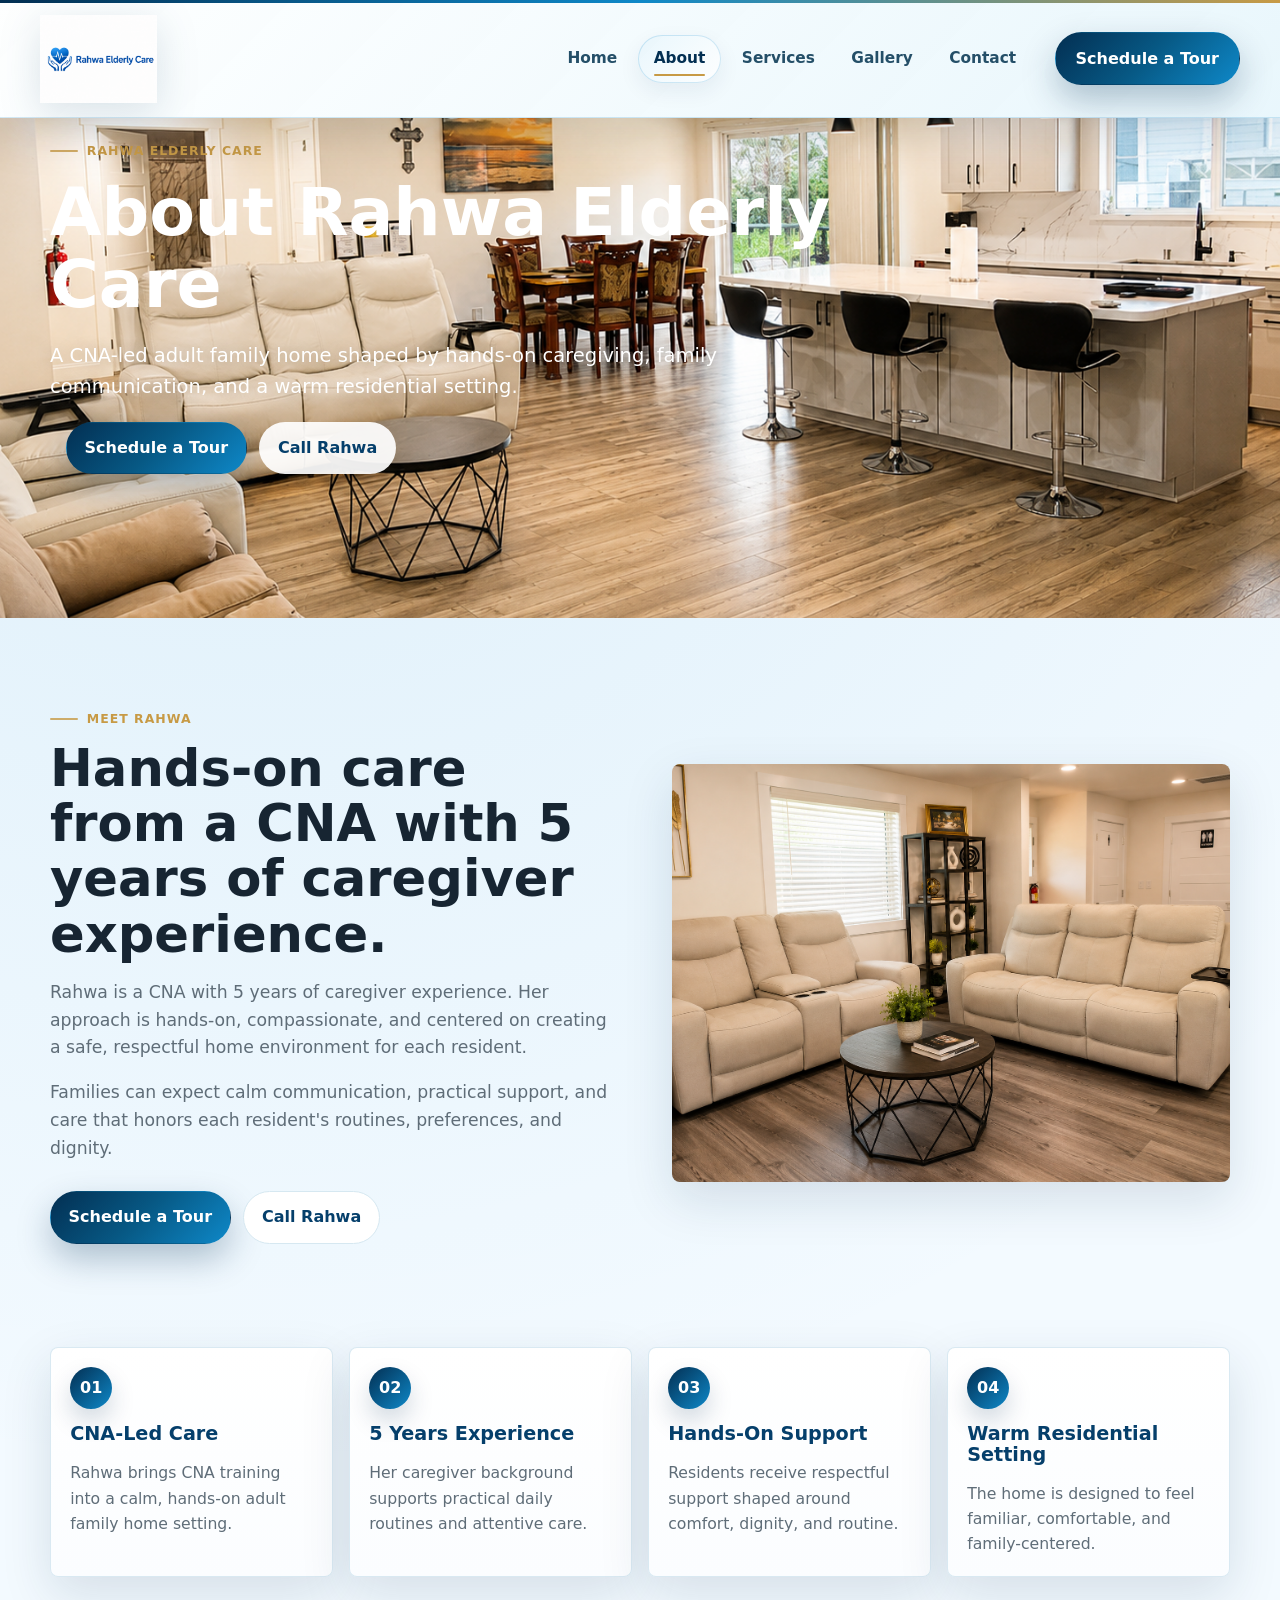
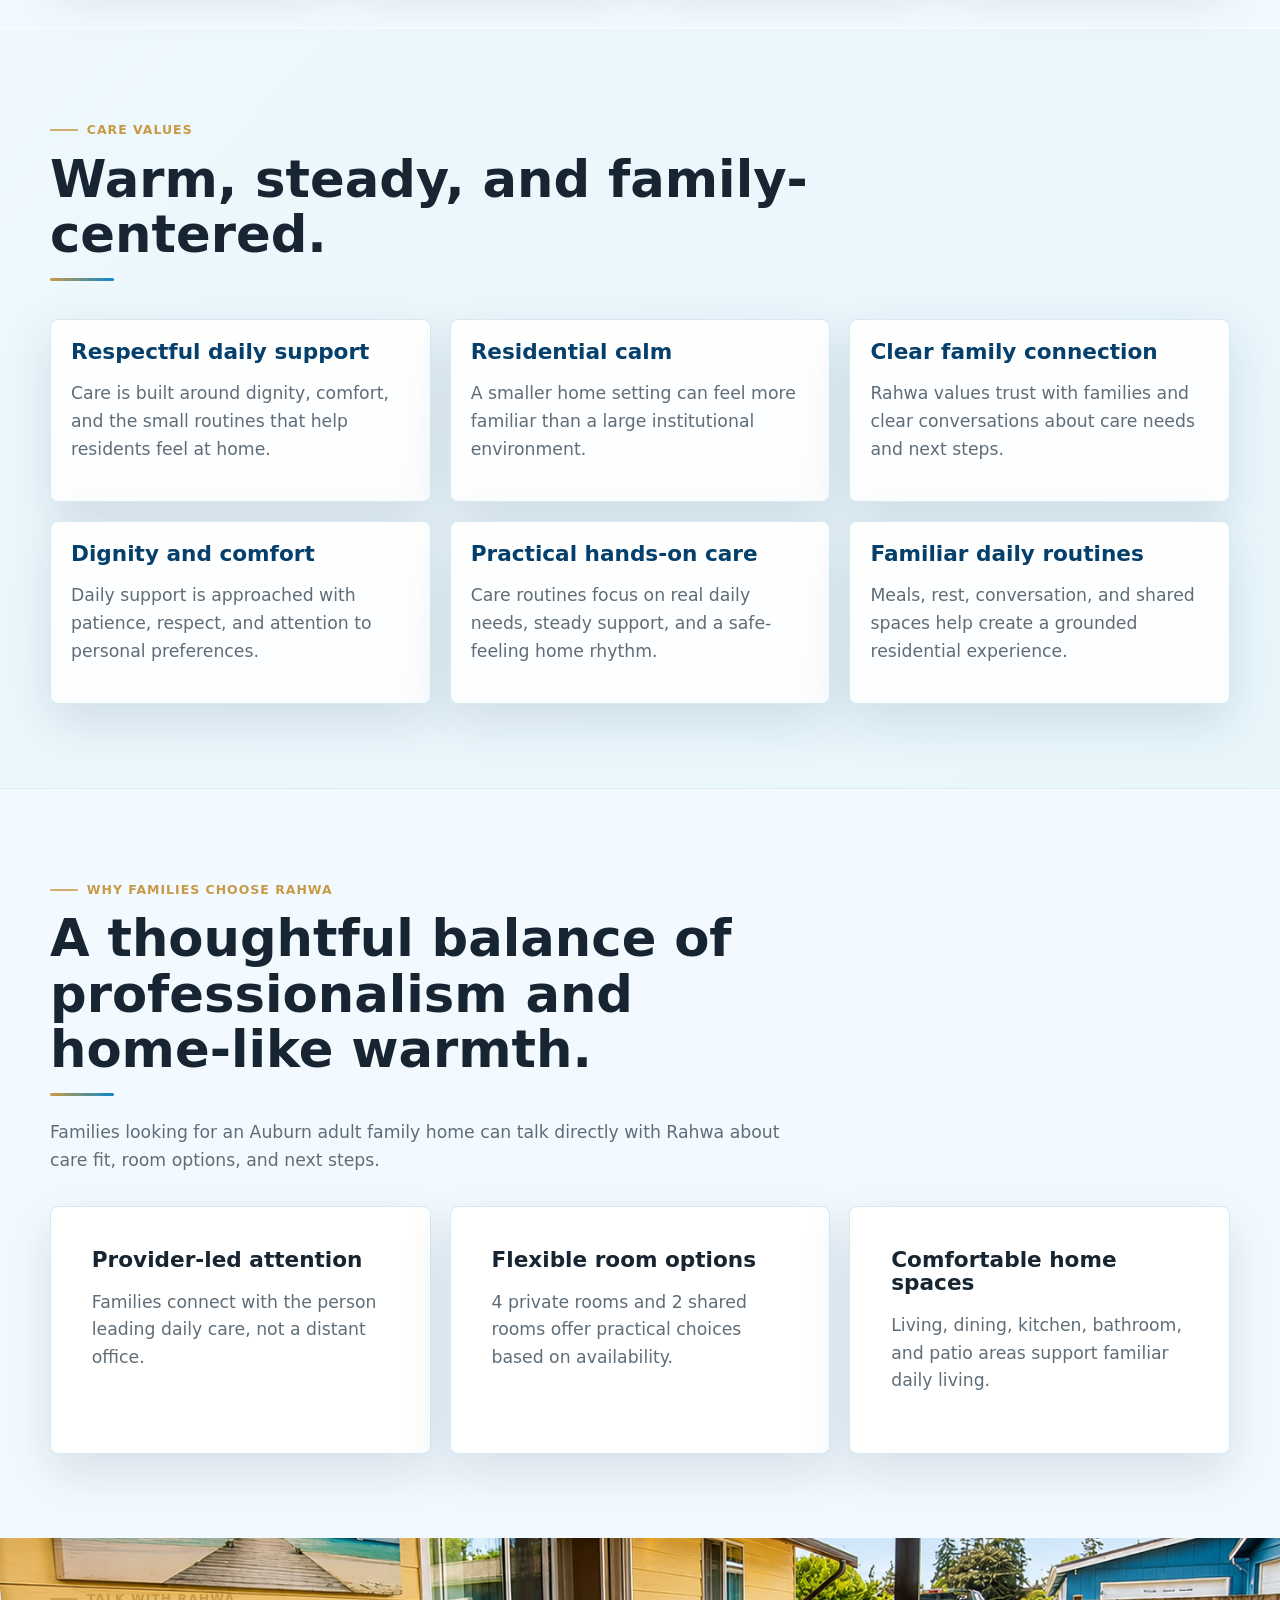
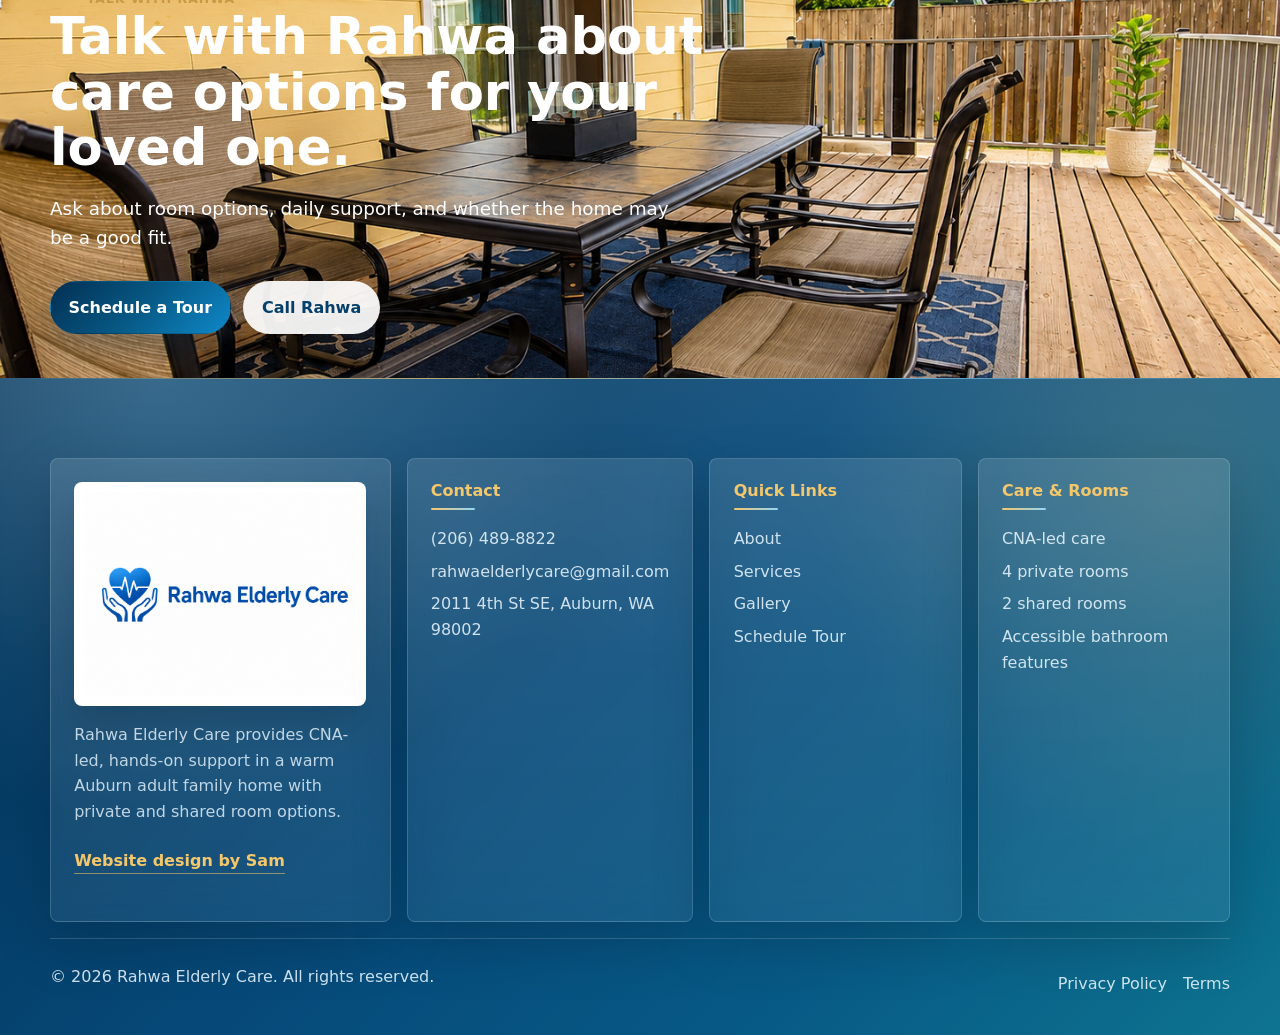
==== about/index.html @ 952e6f59 "Premium polish Rahwa website pages" ====
<!doctype html>
<html lang="en">
<head>
  <meta charset="utf-8">
  <meta name="viewport" content="width=device-width, initial-scale=1">
  <title>About Rahwa Elderly Care | CNA-Led Care in Auburn, WA</title>
  <meta name="description" content="Meet Rahwa, a CNA and hands-on caregiver providing compassionate adult family home care in Auburn, Washington.">
  <link rel="canonical" href="/about/">
  <meta property="og:title" content="About Rahwa Elderly Care | CNA-Led Care in Auburn, WA">
  <meta property="og:description" content="Meet Rahwa, a CNA and hands-on caregiver providing compassionate adult family home care in Auburn, Washington.">
  <meta property="og:type" content="website">
  <meta property="og:image" content="/assets/images/rahwa-exterior-front-home.png">
  <meta name="twitter:card" content="summary_large_image">
  <link rel="icon" type="image/png" href="../assets/logos/rahwa-logo-icon.png">
  <link rel="apple-touch-icon" href="../assets/logos/rahwa-logo-icon.png">
  <link rel="manifest" href="../manifest.webmanifest">
  <link rel="stylesheet" href="../styles.css">
  <script type="application/ld+json">{"@context":"https://schema.org","@type":"NursingHome","name":"Rahwa Elderly Care","description":"CNA-led adult family home in Auburn, WA offering compassionate residential care in a warm home setting.","address":{"@type":"PostalAddress","streetAddress":"2011 4th St SE","addressLocality":"Auburn","addressRegion":"WA","postalCode":"98002","addressCountry":"US"},"telephone":"(206) 489-8822","email":"rahwaelderlycare@gmail.com","areaServed":"Auburn, WA","image":"/assets/images/rahwa-exterior-front-home.png"}</script>
</head>
<body>
  <a class="skip-link" href="#main">Skip to content</a>
  <header class="site-header" data-mobile-nav>
    <nav class="nav-shell" aria-label="Main navigation">
      <a class="brand" href="../" aria-label="Rahwa Elderly Care home">
        <img src="../assets/logos/rahwa-logo-horizontal.png" alt="Rahwa Elderly Care logo">
      </a>
      <div class="desktop-nav" aria-label="Primary links">
        <a class="nav-link" href="../">Home</a>
        <a aria-current="page" class="nav-link is-active" href="../about/">About</a>
        <a class="nav-link" href="../services/">Services</a>
        <a class="nav-link" href="../gallery/">Gallery</a>
        <a class="nav-link" href="../contact/">Contact</a>
      </div>
      <a class="btn btn-primary header-cta" href="../schedule-tour/">Schedule a Tour</a>
      <button class="mobile-menu-toggle" type="button" aria-label="Open navigation menu" aria-expanded="false" aria-controls="mobile-menu"><span></span><span></span><span></span></button>
    </nav>
    <div class="mobile-menu" id="mobile-menu" hidden>
      <a class="mobile-menu-link" href="../">Home</a>
      <a aria-current="page" class="mobile-menu-link is-active" href="../about/">About</a>
      <a class="mobile-menu-link" href="../services/">Services</a>
      <a class="mobile-menu-link" href="../gallery/">Gallery</a>
      <a class="mobile-menu-link" href="../schedule-tour/">Schedule Tour</a>
      <a class="mobile-menu-link" href="../contact/">Contact</a>
      <a class="mobile-menu-link muted-link" href="../privacy-policy/">Privacy Policy</a>
      <a class="mobile-menu-link muted-link" href="../terms/">Terms</a>
    </div>
  </header>
  <main id="main">

    <section class="page-hero"><img src="../assets/images/rahwa-living-room-comfortable-seating.png" alt=""><div><span class="eyebrow">Rahwa Elderly Care</span><h1>About Rahwa Elderly Care</h1><p>A CNA-led adult family home shaped by hands-on caregiving, family communication, and a warm residential setting.</p><div class="button-row hero-actions"><a class="btn btn-primary" href="../schedule-tour/">Schedule a Tour</a><a class="btn btn-light" href="tel:+12064898822">Call Rahwa</a></div></div></section>
    <section class="section split premium-intro">
      <div>
        <span class="eyebrow">Meet Rahwa</span>
        <h2>Hands-on care from a CNA with 5 years of caregiver experience.</h2>
        <p>Rahwa is a CNA with 5 years of caregiver experience. Her approach is hands-on, compassionate, and centered on creating a safe, respectful home environment for each resident.</p>
        <p>Families can expect calm communication, practical support, and care that honors each resident's routines, preferences, and dignity.</p>
        <div class="button-row"><a class="btn btn-primary" href="../schedule-tour/">Schedule a Tour</a><a class="btn btn-secondary" href="tel:+12064898822">Call Rahwa</a></div>
      </div>
      <picture class="image-card"><img src="../assets/images/rahwa-open-living-kitchen.png" alt="Open living and kitchen space inside Rahwa Elderly Care"></picture>
    </section>
    <section class="section compact-section">
      <div class="premium-stat-grid">
        <article><span>01</span><h3>CNA-Led Care</h3><p>Rahwa brings CNA training into a calm, hands-on adult family home setting.</p></article>
        <article><span>02</span><h3>5 Years Experience</h3><p>Her caregiver background supports practical daily routines and attentive care.</p></article>
        <article><span>03</span><h3>Hands-On Support</h3><p>Residents receive respectful support shaped around comfort, dignity, and routine.</p></article>
        <article><span>04</span><h3>Warm Residential Setting</h3><p>The home is designed to feel familiar, comfortable, and family-centered.</p></article>
      </div>
    </section>
    <section class="section warm-band">
      <div class="section-heading"><span class="eyebrow">Care values</span><h2>Warm, steady, and family-centered.</h2></div>
      <div class="cards-three">
        <article><h3>Respectful daily support</h3><p>Care is built around dignity, comfort, and the small routines that help residents feel at home.</p></article>
        <article><h3>Residential calm</h3><p>A smaller home setting can feel more familiar than a large institutional environment.</p></article>
        <article><h3>Clear family connection</h3><p>Rahwa values trust with families and clear conversations about care needs and next steps.</p></article>
        <article><h3>Dignity and comfort</h3><p>Daily support is approached with patience, respect, and attention to personal preferences.</p></article>
        <article><h3>Practical hands-on care</h3><p>Care routines focus on real daily needs, steady support, and a safe-feeling home rhythm.</p></article>
        <article><h3>Familiar daily routines</h3><p>Meals, rest, conversation, and shared spaces help create a grounded residential experience.</p></article>
      </div>
    </section>
    <section class="section">
      <div class="section-heading"><span class="eyebrow">Why families choose Rahwa</span><h2>A thoughtful balance of professionalism and home-like warmth.</h2><p>Families looking for an Auburn adult family home can talk directly with Rahwa about care fit, room options, and next steps.</p></div>
      <div class="feature-grid text-card-grid">
        <article><h3>Provider-led attention</h3><p>Families connect with the person leading daily care, not a distant office.</p></article>
        <article><h3>Flexible room options</h3><p>4 private rooms and 2 shared rooms offer practical choices based on availability.</p></article>
        <article><h3>Comfortable home spaces</h3><p>Living, dining, kitchen, bathroom, and patio areas support familiar daily living.</p></article>
      </div>
    </section>
    <section class="cta-photo compact-cta">
      <img src="../assets/images/rahwa-covered-patio.png" alt="Covered patio at Rahwa Elderly Care">
      <div><span class="eyebrow">Talk with Rahwa</span><h2>Talk with Rahwa about care options for your loved one.</h2><p>Ask about room options, daily support, and whether the home may be a good fit.</p><div class="button-row"><a class="btn btn-primary" href="../schedule-tour/">Schedule a Tour</a><a class="btn btn-light" href="tel:+12064898822">Call Rahwa</a></div></div>
    </section>

  </main>
  <footer class="site-footer">
    <div class="footer-grid">
      <div class="footer-card footer-brand-card">
        <img class="footer-logo" src="../assets/logos/rahwa-logo-horizontal.png" alt="Rahwa Elderly Care logo">
        <p>Rahwa Elderly Care provides CNA-led, hands-on support in a warm Auburn adult family home with private and shared room options.</p>
        <p class="design-credit"><a href="https://webdesignsbysam.com" target="_blank" rel="noopener">Website design by Sam</a></p>
      </div>
      <div class="footer-card">
        <h2>Contact</h2>
        <a href="tel:+12064898822">(206) 489-8822</a>
        <a href="mailto:rahwaelderlycare@gmail.com">rahwaelderlycare@gmail.com</a>
        <a href="https://www.google.com/maps/search/?api=1&query=2011%204th%20St%20SE%2C%20Auburn%2C%20WA%2098002" target="_blank" rel="noopener">2011 4th St SE, Auburn, WA 98002</a>
      </div>
      <div class="footer-card">
        <h2>Quick Links</h2>
        <a href="../about/">About</a>
        <a href="../services/">Services</a>
        <a href="../gallery/">Gallery</a>
        <a href="../schedule-tour/">Schedule Tour</a>
      </div>
      <div class="footer-card">
        <h2>Care & Rooms</h2>
        <span>CNA-led care</span>
        <span>4 private rooms</span>
        <span>2 shared rooms</span>
        <span>Accessible bathroom features</span>
      </div>
    </div>
    <div class="footer-bottom">
      <span>&copy; 2026 Rahwa Elderly Care. All rights reserved.</span>
      <span><a href="../privacy-policy/">Privacy Policy</a> <a href="../terms/">Terms</a></span>
    </div>
  </footer>
  <script src="../assets/js/site.js" defer></script>
</body>
</html>
---- styles.css ----
:root {
  --blue: #075985;
  --blue-dark: #053f6b;
  --blue-bright: #0e88c8;
  --blue-deep: #032f52;
  --sky: #e8f6fc;
  --page-bg: #f3faff;
  --section-soft: #eef8fd;
  --cream: #f8f3e7;
  --gold: #c79a45;
  --gold-light: #f4c76b;
  --ink: #172532;
  --muted: #5f6d78;
  --line: #d6e8f1;
  --white: #ffffff;
  --shadow: 0 18px 50px rgba(18, 48, 74, .13);
  --shadow-strong: 0 22px 58px rgba(6, 74, 122, .2);
}
* { box-sizing: border-box; }
html { scroll-behavior: smooth; }
body { margin: 0; font-family: Inter, ui-sans-serif, system-ui, -apple-system, BlinkMacSystemFont, "Segoe UI", sans-serif; color: var(--ink); background: radial-gradient(circle at 18% 0%, rgba(14, 136, 200, .11), transparent 34%), var(--page-bg); line-height: 1.6; }
img { max-width: 100%; display: block; }
a { color: inherit; }
:focus-visible { outline: 3px solid var(--gold); outline-offset: 3px; }
.skip-link { position: absolute; left: 1rem; top: -4rem; z-index: 99; background: var(--blue-dark); color: white; padding: .75rem 1rem; border-radius: .5rem; }
.skip-link:focus { top: 1rem; }
.site-header { position: sticky; top: 0; z-index: 20; background: linear-gradient(135deg, rgba(255,255,255,.97), rgba(232,246,252,.92)); backdrop-filter: blur(20px); border-bottom: 1px solid rgba(14, 136, 200, .18); box-shadow: 0 18px 44px rgba(3, 47, 82, .13); }
.site-header:before { content: ""; position: absolute; inset: 0 0 auto; height: 3px; background: linear-gradient(90deg, var(--blue-deep), var(--blue-bright), var(--gold)); }
.nav-shell { max-width: 1240px; margin: 0 auto; padding: .92rem 1.25rem; display: flex; align-items: center; gap: 1.45rem; }
.brand { display: inline-flex; align-items: center; flex: 0 0 auto; }
.brand img { width: min(390px, 48vw); height: 88px; object-fit: contain; object-position: left center; filter: drop-shadow(0 10px 20px rgba(3, 47, 82, .14)); }
.desktop-nav { margin-left: auto; display: flex; align-items: center; gap: .38rem; }
.nav-link { position: relative; text-decoration: none; color: #244f68; font-weight: 850; padding: .74rem .95rem; border-radius: 999px; font-size: .96rem; transition: color .2s ease, background .2s ease, transform .2s ease; }
.nav-link:after { content: ""; position: absolute; left: 1rem; right: 1rem; bottom: .42rem; height: 2px; border-radius: 999px; background: var(--gold); opacity: 0; transform: scaleX(.3); transition: opacity .2s ease, transform .2s ease; }
.nav-link:hover { color: var(--blue-deep); background: rgba(14, 136, 200, .11); transform: translateY(-1px); }
.nav-link:hover:after, .nav-link.is-active:after { opacity: 1; transform: scaleX(1); }
.nav-link.is-active { color: var(--blue-deep); background: linear-gradient(135deg, rgba(232,246,252,.98), rgba(255,255,255,.9)); box-shadow: inset 0 0 0 1px rgba(14, 136, 200, .18), 0 8px 22px rgba(3, 47, 82, .07); }
.btn { display: inline-flex; align-items: center; justify-content: center; min-height: 46px; padding: .78rem 1.1rem; border-radius: 999px; font-weight: 800; text-decoration: none; border: 1px solid transparent; cursor: pointer; transition: transform .18s ease, box-shadow .18s ease, background .18s ease, border-color .18s ease; }
.btn:hover { transform: translateY(-2px); }
.btn-primary { background: linear-gradient(135deg, var(--blue-deep), var(--blue), var(--blue-bright)); color: white; box-shadow: 0 15px 34px rgba(3, 47, 82, .28); }
.btn-primary:hover { background: linear-gradient(135deg, #022944, #064f78, #0878b8); box-shadow: var(--shadow-strong); }
.btn-secondary { color: var(--blue-dark); border-color: var(--line); background: white; }
.btn-light { color: var(--blue-dark); background: rgba(255,255,255,.92); }
.btn-secondary:hover, .btn-light:hover { border-color: rgba(14, 136, 200, .22); box-shadow: 0 12px 28px rgba(6, 74, 122, .12); }
.header-cta { padding-inline: 1.25rem; white-space: nowrap; }
.mobile-menu-toggle { display: none; width: 48px; height: 48px; border-radius: 999px; border: 1px solid rgba(14, 136, 200, .22); background: white; box-shadow: 0 12px 26px rgba(6, 74, 122, .12); }
.mobile-menu-toggle span { display: block; width: 19px; height: 2px; background: var(--blue-dark); margin: 4px auto; }
.mobile-menu { display: none; border-top: 1px solid var(--line); padding: .75rem 1rem 1rem; background: rgba(255,255,255,.98); box-shadow: 0 20px 34px rgba(8, 58, 94, .12); }
.mobile-menu-link { display: block; padding: .85rem 1rem; text-decoration: none; border-radius: .75rem; font-weight: 800; }
.mobile-menu-link.is-active, .mobile-menu-link:hover { background: var(--sky); color: var(--blue-dark); }
.muted-link { color: var(--muted); font-weight: 700; }
.hero { min-height: 720px; position: relative; display: grid; align-items: end; overflow: hidden; }
.hero picture, .hero picture img { position: absolute; inset: 0; width: 100%; height: 100%; object-fit: cover; }
.hero-overlay { position: absolute; inset: 0; background: linear-gradient(90deg, rgba(9, 42, 65, .82), rgba(9, 42, 65, .36) 54%, rgba(9, 42, 65, .18)); }
.hero-content { position: relative; width: min(1180px, calc(100% - 2rem)); margin: 0 auto; padding: 0 0 6.5rem; color: white; }
.eyebrow { display: inline-flex; align-items: center; gap: .55rem; color: var(--gold); text-transform: uppercase; font-weight: 900; letter-spacing: .08em; font-size: .78rem; }
.eyebrow:before { content: ""; width: 28px; height: 2px; border-radius: 999px; background: currentColor; opacity: .8; }
h1, h2, h3 { line-height: 1.08; margin: 0; letter-spacing: 0; }
h1 { font-size: clamp(2.7rem, 6vw, 5.8rem); max-width: 850px; margin-top: 1rem; }
.hero p { max-width: 660px; font-size: clamp(1.05rem, 1.7vw, 1.35rem); }
.button-row { display: flex; gap: .8rem; flex-wrap: wrap; margin-top: 1.8rem; }
.trust-strip { width: min(1180px, calc(100% - 2rem)); margin: -3.5rem auto 0; position: relative; z-index: 3; display: grid; grid-template-columns: repeat(4, 1fr); gap: .8rem; }
.trust-card, .cards-three article, .service-grid article { background: linear-gradient(180deg, #ffffff, #fbfdff); border: 1px solid rgba(214, 232, 241, .92); border-radius: 8px; padding: 1.25rem; box-shadow: var(--shadow); }
.trust-card { transition: transform .2s ease, box-shadow .2s ease, border-color .2s ease; }
.trust-card:hover { transform: translateY(-3px); border-color: rgba(14, 136, 200, .22); box-shadow: 0 22px 55px rgba(6, 74, 122, .16); }
.trust-card strong, .trust-card span { display: block; }
.trust-card strong { color: var(--blue-dark); font-size: 1.05rem; }
.trust-card span { color: var(--muted); margin-top: .25rem; }
.section { width: min(1180px, calc(100% - 2rem)); margin: 0 auto; padding: 5.25rem 0; }
.split { display: grid; grid-template-columns: 1fr 1fr; gap: 4rem; align-items: center; }
.reverse picture { order: -1; }
.section h2 { font-size: clamp(2rem, 4vw, 3.6rem); margin-top: .7rem; }
.section p, .section-heading p { color: var(--muted); font-size: 1.08rem; }
.image-card { overflow: hidden; border-radius: 8px; box-shadow: var(--shadow); background: var(--sky); }
.image-card img { aspect-ratio: 4 / 3; width: 100%; height: 100%; object-fit: cover; }
.mini-list { display: grid; gap: .75rem; margin-top: 1.5rem; }
.mini-list span { border-left: 4px solid var(--gold); padding: .7rem 1rem; background: linear-gradient(135deg, var(--section-soft), #ffffff); border-radius: 0 8px 8px 0; font-weight: 800; }
.warm-band { width: 100%; max-width: none; background: linear-gradient(135deg, var(--section-soft), var(--sky)); padding: 5.35rem max(1rem, calc((100vw - 1180px) / 2)); box-shadow: inset 0 1px 0 rgba(255,255,255,.8), inset 0 -1px 0 rgba(214,232,241,.7); }
.section-heading { max-width: 760px; margin-bottom: 2rem; }
.section-heading h2 { position: relative; padding-bottom: .35rem; }
.section-heading h2:after { content: ""; display: block; width: 64px; height: 3px; border-radius: 999px; margin-top: 1rem; background: linear-gradient(90deg, var(--gold), var(--blue-bright)); }
.feature-grid, .cards-three, .service-grid { display: grid; grid-template-columns: repeat(3, 1fr); gap: 1.2rem; }
.feature-grid article { background: white; border: 1px solid var(--line); border-radius: 8px; overflow: hidden; box-shadow: var(--shadow); }
.feature-grid img { aspect-ratio: 4 / 3; width: 100%; object-fit: cover; }
.feature-grid h3, .feature-grid p { padding-left: 1.2rem; padding-right: 1.2rem; }
.feature-grid h3 { margin-top: 1.2rem; font-size: 1.35rem; }
.feature-grid p { padding-bottom: 1.2rem; color: var(--muted); }
.gallery-preview { padding-top: 4rem; }
.photo-mosaic { display: grid; grid-template-columns: 1.3fr 1fr 1fr; grid-template-rows: repeat(2, 220px); gap: .8rem; }
.photo-mosaic img { width: 100%; height: 100%; object-fit: cover; border-radius: 8px; box-shadow: var(--shadow); }
.photo-mosaic img:first-child { grid-row: span 2; }
.cta-photo { position: relative; min-height: 520px; display: grid; align-items: center; color: white; overflow: hidden; margin-top: 2rem; }
.cta-photo > img { position: absolute; inset: 0; width: 100%; height: 100%; object-fit: cover; }
.cta-photo:before { content: ""; position: absolute; inset: 0; background: linear-gradient(90deg, rgba(10,47,74,.82), rgba(10,47,74,.42)); }
.cta-photo > div { position: relative; width: min(1180px, calc(100% - 2rem)); margin: 0 auto; }
.cta-photo h2 { font-size: clamp(2rem, 4vw, 3.8rem); max-width: 690px; }
.cta-photo p { max-width: 620px; font-size: 1.15rem; }
.map-section { padding: 4.5rem max(1rem, calc((100vw - 1180px) / 2)); background: linear-gradient(135deg, var(--sky), var(--section-soft)); box-shadow: inset 0 1px 0 rgba(255,255,255,.8); }
.map-section iframe { width: 100%; height: 420px; border: 0; border-radius: 8px; box-shadow: var(--shadow); }
.page-hero { position: relative; min-height: 500px; display: grid; align-items: end; overflow: hidden; color: white; }
.page-hero img { position: absolute; inset: 0; width: 100%; height: 100%; object-fit: cover; }
.page-hero:before { content: ""; position: absolute; inset: 0; background: linear-gradient(90deg, rgba(3,47,82,.9), rgba(6,74,122,.58) 48%, rgba(3,47,82,.26)); }
.page-hero div { position: relative; width: min(1180px, calc(100% - 2rem)); margin: 0 auto; padding-bottom: 4.5rem; max-width: 1180px; }
.page-hero h1 { font-size: clamp(2.45rem, 5.2vw, 5rem); max-width: 820px; }
.page-hero p { max-width: 720px; font-size: clamp(1.02rem, 1.7vw, 1.22rem); text-shadow: 0 2px 18px rgba(0,0,0,.3); }
.hero-actions { margin-top: 1.5rem; }
.service-grid { grid-template-columns: repeat(4, 1fr); }
.service-grid h3, .cards-three h3 { color: var(--blue-dark); font-size: 1.35rem; }
.compact-section { padding-top: 3.2rem; padding-bottom: 3.2rem; }
.premium-intro { padding-bottom: 3.25rem; }
.premium-stat-grid { display: grid; grid-template-columns: repeat(4, 1fr); gap: 1rem; }
.premium-stat-grid article, .gallery-intro-card, .contact-shortcuts a, .trust-note { border: 1px solid rgba(214,232,241,.92); border-radius: 8px; background: linear-gradient(180deg, #ffffff, #fbfdff); box-shadow: var(--shadow); }
.premium-stat-grid article { padding: 1.2rem; transition: transform .2s ease, box-shadow .2s ease, border-color .2s ease; }
.premium-stat-grid article:hover { transform: translateY(-3px); border-color: rgba(14,136,200,.25); box-shadow: 0 22px 55px rgba(6,74,122,.16); }
.premium-stat-grid span, .card-icon { display: inline-flex; align-items: center; justify-content: center; width: 42px; height: 42px; border-radius: 999px; background: linear-gradient(135deg, var(--blue-deep), var(--blue-bright)); color: white; font-weight: 900; box-shadow: 0 12px 25px rgba(3,47,82,.18); }
.premium-stat-grid h3 { margin-top: .95rem; color: var(--blue-dark); font-size: 1.2rem; }
.premium-stat-grid p { margin-bottom: 0; font-size: .98rem; }
.text-card-grid article { padding: 1.35rem; }
.text-card-grid article img { display: none; }
.cards-three article, .service-grid article { transition: transform .2s ease, box-shadow .2s ease, border-color .2s ease; }
.cards-three article:hover, .service-grid article:hover { transform: translateY(-3px); border-color: rgba(14,136,200,.25); box-shadow: 0 22px 55px rgba(6,74,122,.16); }
.service-grid-premium { grid-template-columns: repeat(3, 1fr); }
.service-grid-premium article { min-height: 100%; }
.service-grid-premium small { display: block; margin-top: 1rem; color: var(--gold); text-transform: uppercase; font-weight: 900; letter-spacing: .07em; font-size: .73rem; }
.service-grid-premium h3 { margin-top: .45rem; }
.gallery-grid { display: grid; grid-template-columns: repeat(3, 1fr); gap: 1rem; }
.gallery-intro-card { padding: 1.65rem; }
.gallery-intro-card h2 { margin-top: .75rem; font-size: clamp(2rem, 4vw, 3.35rem); }
.filter-chips { display: flex; flex-wrap: wrap; gap: .6rem; margin-top: 1.2rem; }
.filter-chips span { display: inline-flex; align-items: center; min-height: 36px; padding: .45rem .8rem; border-radius: 999px; background: var(--sky); color: var(--blue-dark); font-weight: 850; border: 1px solid rgba(14,136,200,.14); }
.gallery-grid-premium { align-items: stretch; }
.gallery-item { border: 0; padding: 0; background: white; border-radius: 8px; overflow: hidden; cursor: zoom-in; box-shadow: var(--shadow); text-align: left; transition: transform .2s ease, box-shadow .2s ease; }
.gallery-item:hover { transform: translateY(-3px); box-shadow: 0 24px 58px rgba(6,74,122,.18); }
.gallery-item img { width: 100%; aspect-ratio: 4 / 3; object-fit: cover; transition: transform .22s ease; }
.gallery-item:hover img { transform: scale(1.035); }
.gallery-item > span { display: grid; gap: .25rem; padding: .9rem 1rem 1rem; color: var(--blue-dark); font-weight: 900; }
.gallery-item small { color: var(--gold); text-transform: uppercase; letter-spacing: .07em; font-size: .72rem; }
.form-layout { display: grid; grid-template-columns: .9fr 1.1fr; gap: 3rem; align-items: start; }
.premium-form-layout { align-items: stretch; }
.contact-panel { display: grid; gap: .7rem; margin-top: 1.5rem; padding: 1.25rem; border: 1px solid var(--line); border-radius: 8px; background: linear-gradient(135deg, var(--sky), #ffffff); font-weight: 800; }
.contact-shortcuts { display: grid; gap: .85rem; margin-top: 1.5rem; }
.contact-shortcuts a { display: grid; gap: .2rem; padding: 1rem 1.1rem; text-decoration: none; transition: transform .2s ease, box-shadow .2s ease, border-color .2s ease; }
.contact-shortcuts a:hover { transform: translateY(-2px); border-color: rgba(14,136,200,.25); box-shadow: 0 20px 48px rgba(6,74,122,.15); }
.contact-shortcuts span { color: var(--gold); text-transform: uppercase; letter-spacing: .07em; font-size: .72rem; font-weight: 900; }
.contact-shortcuts strong { color: var(--blue-dark); line-height: 1.25; word-break: break-word; }
.trust-note { margin-top: 1rem; padding: 1rem 1.1rem; font-weight: 800; color: var(--blue-dark); }
.lead-form { display: grid; grid-template-columns: 1fr 1fr; gap: 1rem; padding: 1.45rem; border: 1px solid rgba(14,136,200,.18); border-radius: 8px; box-shadow: 0 24px 60px rgba(6,74,122,.16); background: linear-gradient(180deg, #ffffff, #fbfdff); }
.lead-form label { display: grid; gap: .35rem; font-weight: 800; color: var(--blue-dark); }
.lead-form .full, .lead-form .form-status, .lead-form button { grid-column: 1 / -1; }
input, select, textarea { width: 100%; border: 1px solid #c8d8e1; border-radius: 8px; padding: .82rem .9rem; font: inherit; color: var(--ink); background: white; }
input:focus, select:focus, textarea:focus { border-color: var(--blue-bright); box-shadow: 0 0 0 4px rgba(14,136,200,.11); outline: 0; }
textarea { resize: vertical; }
.form-status { margin: 0; min-height: 1.5rem; font-weight: 800; color: var(--blue-dark); }
.form-status.error { color: #9f2f2f; }
.legal-section { background: linear-gradient(135deg, var(--section-soft), var(--sky)); padding: 5rem 1rem; }
.legal-card { width: min(860px, 100%); margin: 0 auto; background: white; border: 1px solid var(--line); border-radius: 8px; padding: 2rem; box-shadow: var(--shadow); }
.legal-card h1 { color: var(--blue-dark); font-size: clamp(2.2rem, 5vw, 4rem); }
.legal-card h2 { margin-top: 2rem; font-size: 1.35rem; color: var(--blue-dark); }
.site-footer { position: relative; overflow: hidden; background: linear-gradient(135deg, #032f52, #064a7a 46%, #075985 72%, #0e7490); color: white; padding: 5rem max(1rem, calc((100vw - 1180px) / 2)) 1.5rem; }
.site-footer:before { content: ""; position: absolute; inset: 0; background: radial-gradient(circle at 12% 0%, rgba(147, 213, 246, .25), transparent 34%), radial-gradient(circle at 92% 18%, rgba(244,199,107,.15), transparent 28%), linear-gradient(180deg, rgba(255,255,255,.09), transparent 42%); pointer-events: none; }
.site-footer:after { content: ""; position: absolute; left: 0; right: 0; top: 0; height: 1px; background: linear-gradient(90deg, transparent, rgba(244,199,107,.72), rgba(147,213,246,.72), transparent); }
.footer-grid, .footer-bottom { position: relative; }
.footer-grid { display: grid; grid-template-columns: 1.35fr 1fr 1fr 1fr; gap: 1rem; }
.footer-card { min-height: 100%; padding: 1.45rem; border: 1px solid rgba(255,255,255,.16); border-radius: 8px; background: linear-gradient(180deg, rgba(255,255,255,.12), rgba(255,255,255,.065)); box-shadow: 0 22px 58px rgba(0,0,0,.19); backdrop-filter: blur(16px); transition: transform .2s ease, border-color .2s ease, background .2s ease, box-shadow .2s ease; }
.footer-card:hover { transform: translateY(-5px); border-color: rgba(244,199,107,.5); background: linear-gradient(180deg, rgba(255,255,255,.16), rgba(255,255,255,.085)); box-shadow: 0 30px 70px rgba(0,0,0,.26); }
.footer-logo { width: min(320px, 100%); max-width: 100%; background: white; border-radius: 8px; padding: .62rem; box-shadow: 0 18px 38px rgba(0,0,0,.18); }
.site-footer h2 { position: relative; font-size: 1rem; color: #f4c76b; margin: 0 0 1rem; padding-bottom: .65rem; }
.site-footer h2:after { content: ""; position: absolute; left: 0; bottom: 0; width: 44px; height: 2px; border-radius: 999px; background: linear-gradient(90deg, #f4c76b, #93d5f6); }
.site-footer a, .site-footer span { display: block; color: rgba(235,248,255,.86); text-decoration: none; margin: .45rem 0; transition: color .18s ease, transform .18s ease; }
.site-footer a:hover { color: #ffffff; transform: translateX(3px); }
.site-footer p { color: rgba(235,248,255,.8); }
.design-credit a { color: #f4c76b; font-weight: 900; display: inline-block; border-bottom: 1px solid rgba(244,199,107,.55); }
.design-credit a:hover { color: #ffffff; border-bottom-color: #ffffff; transform: translateY(-1px); }
.footer-bottom { border-top: 1px solid rgba(255,255,255,.16); margin-top: 1rem; padding-top: 1.1rem; display: flex; justify-content: space-between; gap: 1rem; flex-wrap: wrap; color: rgba(235,248,255,.82); }
.footer-bottom span:last-child { display: flex; gap: 1rem; }
.compact-cta { min-height: 440px; margin-top: 0; }
.lightbox { position: fixed; inset: 0; z-index: 50; display: grid; place-items: center; background: rgba(8, 28, 42, .84); padding: 1rem; }
.lightbox[hidden] { display: none; }
.lightbox img { max-height: 88vh; max-width: 94vw; object-fit: contain; border-radius: 8px; box-shadow: 0 28px 80px rgba(0,0,0,.35); }
.lightbox-close { position: fixed; top: 1rem; right: 1rem; width: 48px; height: 48px; border-radius: 999px; border: 0; font-size: 2rem; background: white; color: var(--blue-dark); cursor: pointer; }
@media (max-width: 980px) {
  .desktop-nav, .header-cta { display: none; }
  .mobile-menu-toggle { display: block; margin-left: auto; }
  .mobile-menu.is-open { display: block; }
  .nav-shell { max-width: 100%; }
  .brand img { width: min(320px, 62vw); height: 72px; }
  .hero { min-height: 650px; }
  .trust-strip, .feature-grid, .cards-three, .service-grid, .gallery-grid, .footer-grid { grid-template-columns: repeat(2, 1fr); }
  .premium-stat-grid, .service-grid-premium { grid-template-columns: repeat(2, 1fr); }
  .split, .form-layout { grid-template-columns: 1fr; gap: 2rem; }
  .photo-mosaic { grid-template-columns: 1fr 1fr; grid-template-rows: auto; }
  .photo-mosaic img, .photo-mosaic img:first-child { grid-row: auto; aspect-ratio: 4 / 3; }
}
@media (max-width: 640px) {
  .nav-shell { padding: .65rem 1rem; }
  .brand img { width: min(260px, 68vw); height: 58px; }
  .hero { min-height: 610px; }
  .hero-content { padding-bottom: 4.5rem; }
  h1 { font-size: 2.55rem; }
  .page-hero { min-height: 430px; }
  .page-hero div { padding-bottom: 3.2rem; }
  .page-hero h1 { font-size: clamp(2.1rem, 10vw, 3rem); }
  .trust-strip, .feature-grid, .cards-three, .service-grid, .gallery-grid, .lead-form, .footer-grid { grid-template-columns: 1fr; }
  .premium-stat-grid, .service-grid-premium { grid-template-columns: 1fr; }
  .button-row .btn { width: 100%; }
  .section, .warm-band { padding-top: 3.75rem; padding-bottom: 3.75rem; }
  .photo-mosaic { grid-template-columns: 1fr; }
  .lead-form .full, .lead-form .form-status, .lead-form button { grid-column: auto; }
  .compact-cta { min-height: 420px; }
}
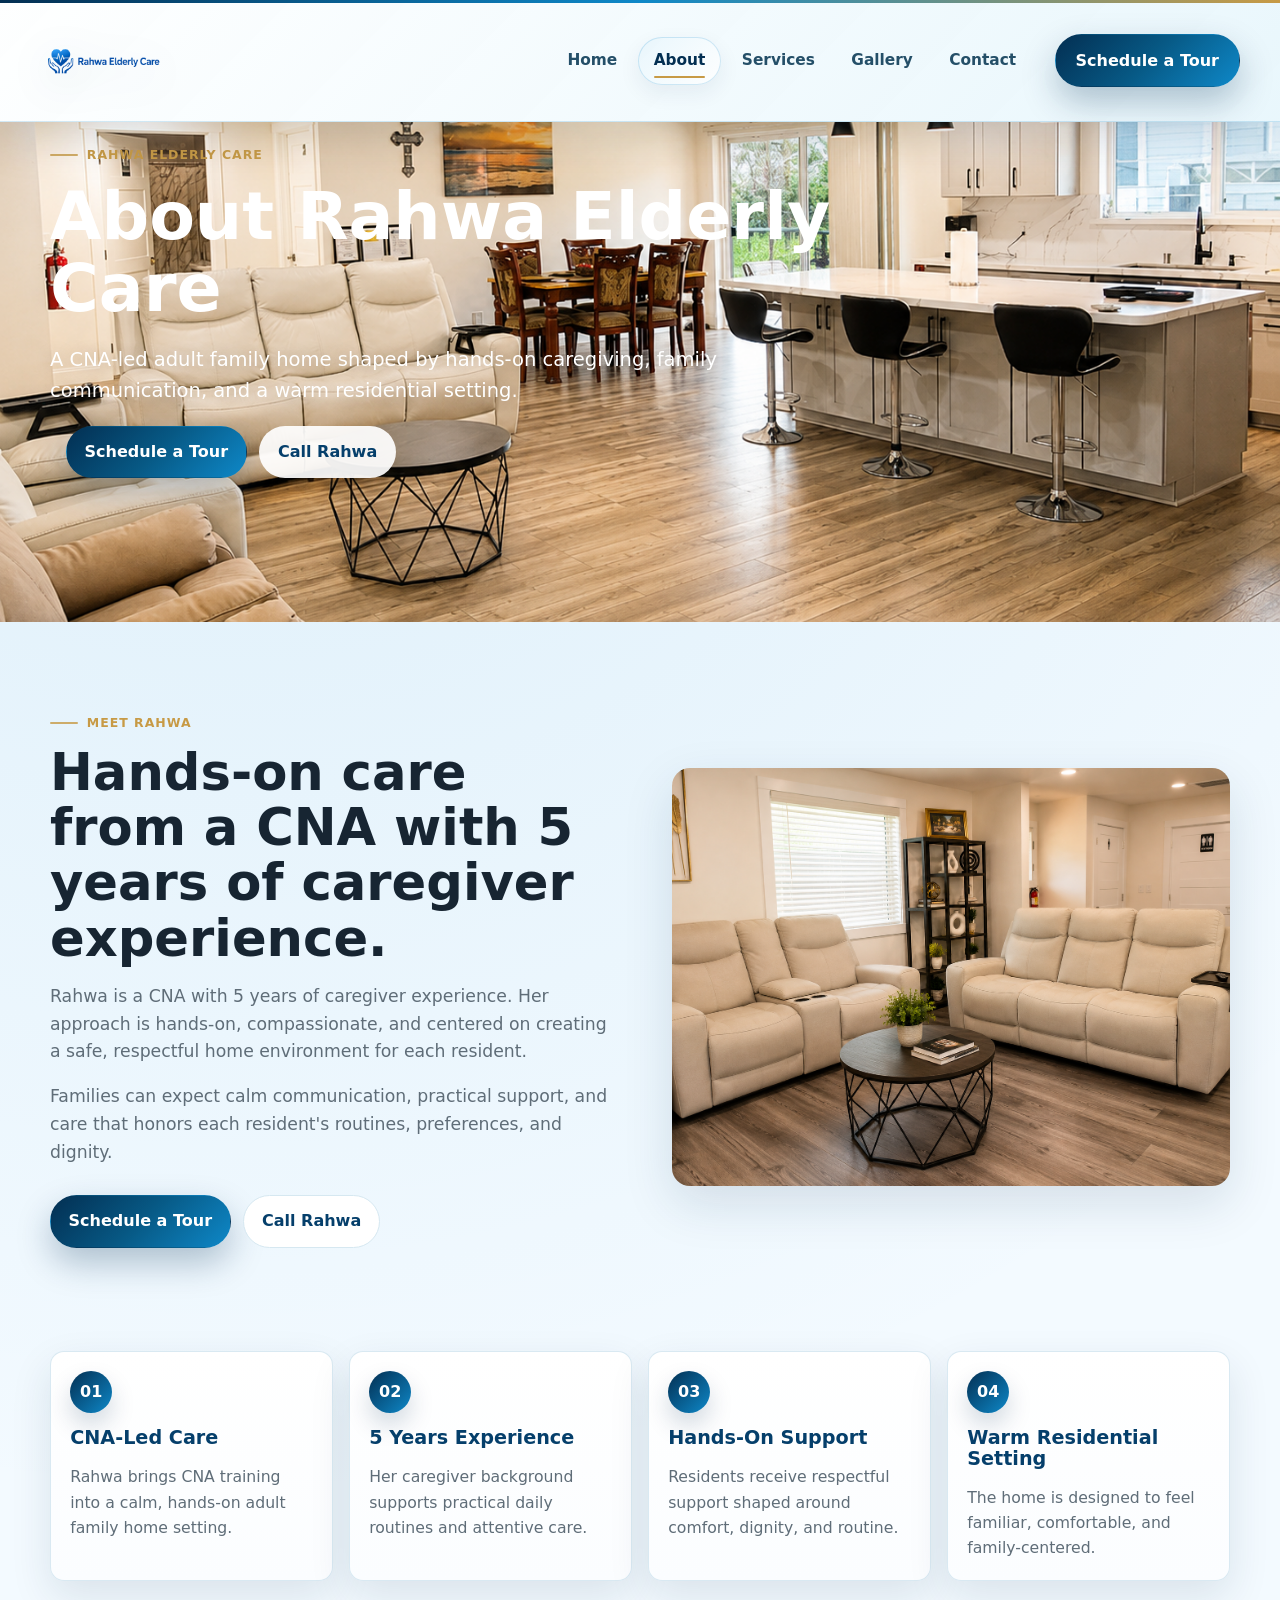
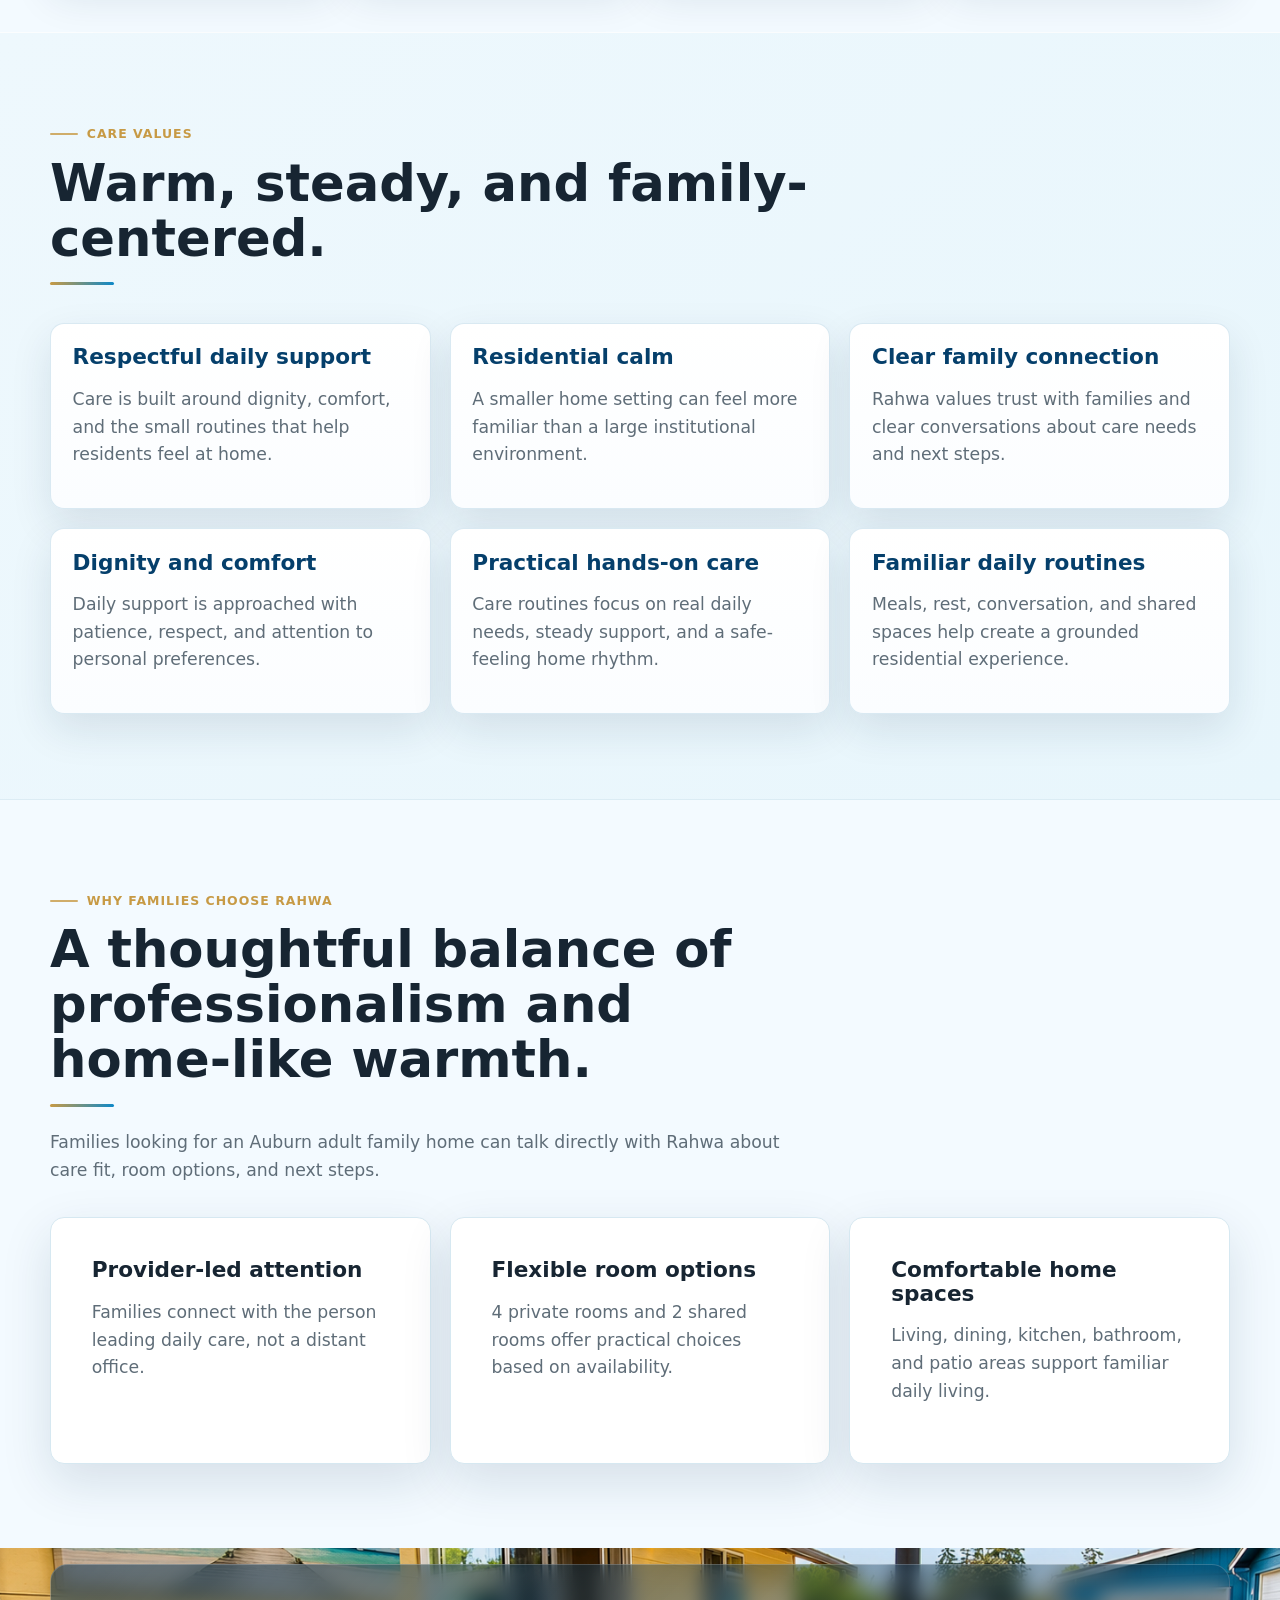
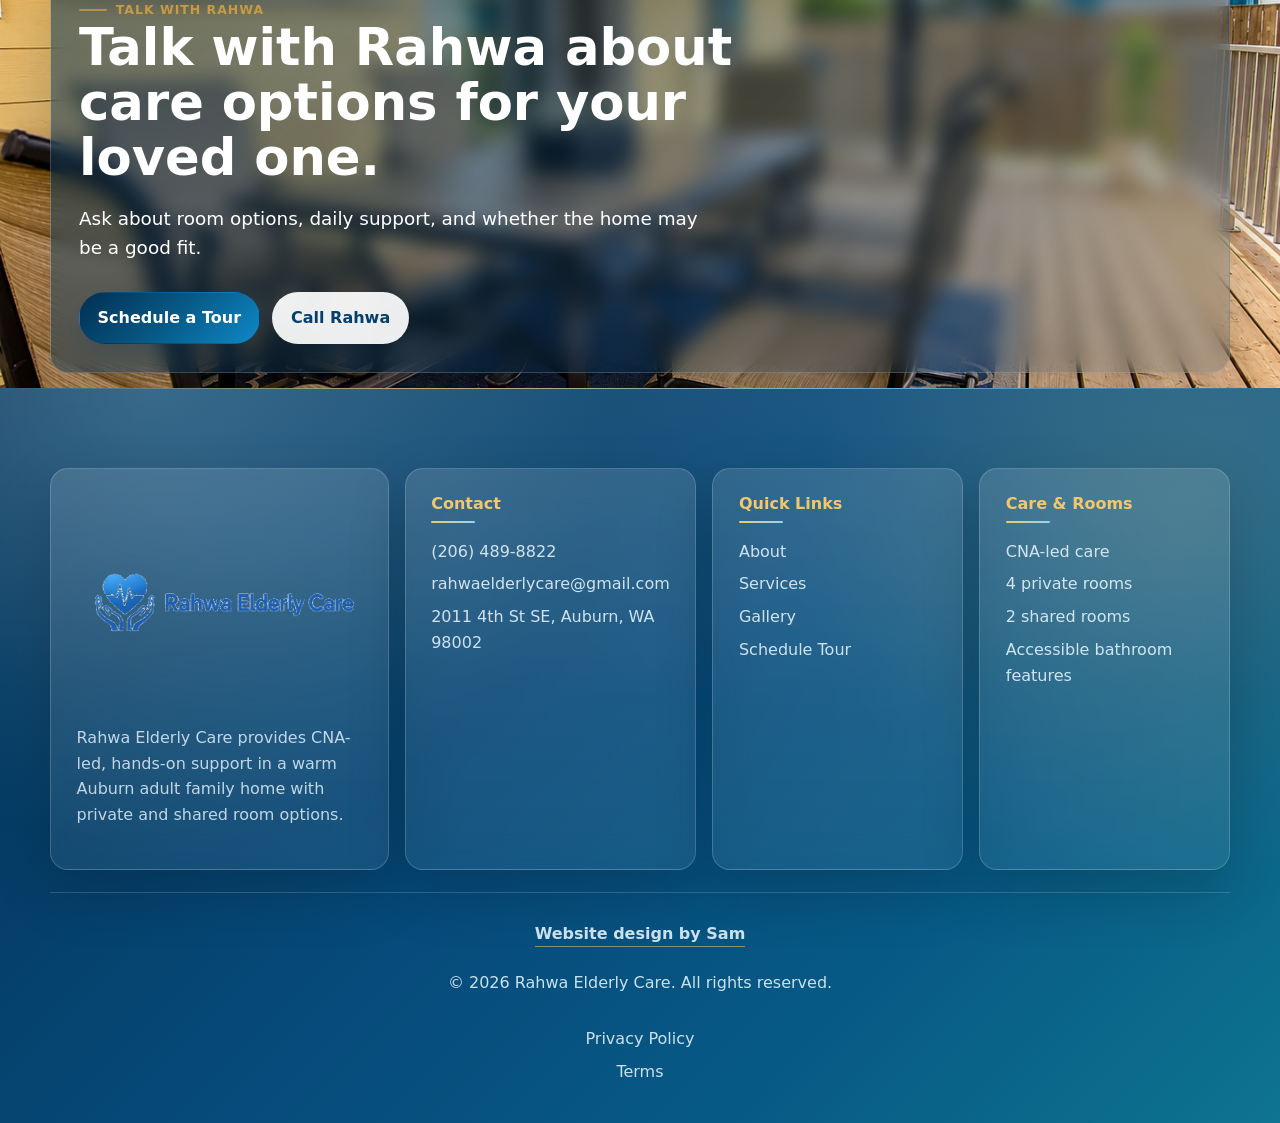
==== commit 1b9bd381: "Final Rahwa premium UI polish" ====
--- a/about/index.html
+++ b/about/index.html
@@ -96,7 +96,6 @@
       <div class="footer-card footer-brand-card">
         <img class="footer-logo" src="../assets/logos/rahwa-logo-horizontal.png" alt="Rahwa Elderly Care logo">
         <p>Rahwa Elderly Care provides CNA-led, hands-on support in a warm Auburn adult family home with private and shared room options.</p>
-        <p class="design-credit"><a href="https://webdesignsbysam.com" target="_blank" rel="noopener">Website design by Sam</a></p>
       </div>
       <div class="footer-card">
         <h2>Contact</h2>
@@ -120,8 +119,9 @@
       </div>
     </div>
     <div class="footer-bottom">
+      <a class="design-credit" href="https://webdesignsbysam.com" target="_blank" rel="noopener">Website design by Sam</a>
       <span>&copy; 2026 Rahwa Elderly Care. All rights reserved.</span>
-      <span><a href="../privacy-policy/">Privacy Policy</a> <a href="../terms/">Terms</a></span>
+      <span class="footer-legal-links"><a href="../privacy-policy/">Privacy Policy</a><a href="../terms/">Terms</a></span>
     </div>
   </footer>
   <script src="../assets/js/site.js" defer></script>
--- a/styles.css
+++ b/styles.css
@@ -13,6 +13,8 @@
   --muted: #5f6d78;
   --line: #d6e8f1;
   --white: #ffffff;
+  --radius: 14px;
+  --radius-lg: 18px;
   --shadow: 0 18px 50px rgba(18, 48, 74, .13);
   --shadow-strong: 0 22px 58px rgba(6, 74, 122, .2);
 }
@@ -22,13 +24,13 @@
 img { max-width: 100%; display: block; }
 a { color: inherit; }
 :focus-visible { outline: 3px solid var(--gold); outline-offset: 3px; }
-.skip-link { position: absolute; left: 1rem; top: -4rem; z-index: 99; background: var(--blue-dark); color: white; padding: .75rem 1rem; border-radius: .5rem; }
+.skip-link { position: absolute; left: 1rem; top: -4rem; z-index: 99; background: var(--blue-dark); color: white; padding: .75rem 1rem; border-radius: var(--radius); }
 .skip-link:focus { top: 1rem; }
 .site-header { position: sticky; top: 0; z-index: 20; background: linear-gradient(135deg, rgba(255,255,255,.97), rgba(232,246,252,.92)); backdrop-filter: blur(20px); border-bottom: 1px solid rgba(14, 136, 200, .18); box-shadow: 0 18px 44px rgba(3, 47, 82, .13); }
 .site-header:before { content: ""; position: absolute; inset: 0 0 auto; height: 3px; background: linear-gradient(90deg, var(--blue-deep), var(--blue-bright), var(--gold)); }
 .nav-shell { max-width: 1240px; margin: 0 auto; padding: .92rem 1.25rem; display: flex; align-items: center; gap: 1.45rem; }
 .brand { display: inline-flex; align-items: center; flex: 0 0 auto; }
-.brand img { width: min(390px, 48vw); height: 88px; object-fit: contain; object-position: left center; filter: drop-shadow(0 10px 20px rgba(3, 47, 82, .14)); }
+.brand img { width: min(410px, 49vw); height: 92px; object-fit: contain; object-position: left center; filter: drop-shadow(0 10px 20px rgba(3, 47, 82, .14)); mix-blend-mode: multiply; }
 .desktop-nav { margin-left: auto; display: flex; align-items: center; gap: .38rem; }
 .nav-link { position: relative; text-decoration: none; color: #244f68; font-weight: 850; padding: .74rem .95rem; border-radius: 999px; font-size: .96rem; transition: color .2s ease, background .2s ease, transform .2s ease; }
 .nav-link:after { content: ""; position: absolute; left: 1rem; right: 1rem; bottom: .42rem; height: 2px; border-radius: 999px; background: var(--gold); opacity: 0; transform: scaleX(.3); transition: opacity .2s ease, transform .2s ease; }
@@ -51,7 +53,7 @@
 .muted-link { color: var(--muted); font-weight: 700; }
 .hero { min-height: 720px; position: relative; display: grid; align-items: end; overflow: hidden; }
 .hero picture, .hero picture img { position: absolute; inset: 0; width: 100%; height: 100%; object-fit: cover; }
-.hero-overlay { position: absolute; inset: 0; background: linear-gradient(90deg, rgba(9, 42, 65, .82), rgba(9, 42, 65, .36) 54%, rgba(9, 42, 65, .18)); }
+.hero-overlay { position: absolute; inset: 0; background: linear-gradient(90deg, rgba(3,47,82,.9), rgba(6,74,122,.62) 48%, rgba(3,47,82,.24)); }
 .hero-content { position: relative; width: min(1180px, calc(100% - 2rem)); margin: 0 auto; padding: 0 0 6.5rem; color: white; }
 .eyebrow { display: inline-flex; align-items: center; gap: .55rem; color: var(--gold); text-transform: uppercase; font-weight: 900; letter-spacing: .08em; font-size: .78rem; }
 .eyebrow:before { content: ""; width: 28px; height: 2px; border-radius: 999px; background: currentColor; opacity: .8; }
@@ -60,7 +62,7 @@
 .hero p { max-width: 660px; font-size: clamp(1.05rem, 1.7vw, 1.35rem); }
 .button-row { display: flex; gap: .8rem; flex-wrap: wrap; margin-top: 1.8rem; }
 .trust-strip { width: min(1180px, calc(100% - 2rem)); margin: -3.5rem auto 0; position: relative; z-index: 3; display: grid; grid-template-columns: repeat(4, 1fr); gap: .8rem; }
-.trust-card, .cards-three article, .service-grid article { background: linear-gradient(180deg, #ffffff, #fbfdff); border: 1px solid rgba(214, 232, 241, .92); border-radius: 8px; padding: 1.25rem; box-shadow: var(--shadow); }
+.trust-card, .cards-three article, .service-grid article { background: linear-gradient(180deg, #ffffff, #fbfdff); border: 1px solid rgba(214, 232, 241, .92); border-radius: var(--radius); padding: 1.35rem; box-shadow: 0 16px 42px rgba(18, 48, 74, .11); }
 .trust-card { transition: transform .2s ease, box-shadow .2s ease, border-color .2s ease; }
 .trust-card:hover { transform: translateY(-3px); border-color: rgba(14, 136, 200, .22); box-shadow: 0 22px 55px rgba(6, 74, 122, .16); }
 .trust-card strong, .trust-card span { display: block; }
@@ -71,35 +73,36 @@
 .reverse picture { order: -1; }
 .section h2 { font-size: clamp(2rem, 4vw, 3.6rem); margin-top: .7rem; }
 .section p, .section-heading p { color: var(--muted); font-size: 1.08rem; }
-.image-card { overflow: hidden; border-radius: 8px; box-shadow: var(--shadow); background: var(--sky); }
+.image-card { overflow: hidden; border-radius: var(--radius-lg); box-shadow: var(--shadow); background: var(--sky); }
 .image-card img { aspect-ratio: 4 / 3; width: 100%; height: 100%; object-fit: cover; }
 .mini-list { display: grid; gap: .75rem; margin-top: 1.5rem; }
-.mini-list span { border-left: 4px solid var(--gold); padding: .7rem 1rem; background: linear-gradient(135deg, var(--section-soft), #ffffff); border-radius: 0 8px 8px 0; font-weight: 800; }
+.mini-list span { border-left: 4px solid var(--gold); padding: .7rem 1rem; background: linear-gradient(135deg, var(--section-soft), #ffffff); border-radius: 0 var(--radius) var(--radius) 0; font-weight: 800; }
 .warm-band { width: 100%; max-width: none; background: linear-gradient(135deg, var(--section-soft), var(--sky)); padding: 5.35rem max(1rem, calc((100vw - 1180px) / 2)); box-shadow: inset 0 1px 0 rgba(255,255,255,.8), inset 0 -1px 0 rgba(214,232,241,.7); }
 .section-heading { max-width: 760px; margin-bottom: 2rem; }
 .section-heading h2 { position: relative; padding-bottom: .35rem; }
 .section-heading h2:after { content: ""; display: block; width: 64px; height: 3px; border-radius: 999px; margin-top: 1rem; background: linear-gradient(90deg, var(--gold), var(--blue-bright)); }
 .feature-grid, .cards-three, .service-grid { display: grid; grid-template-columns: repeat(3, 1fr); gap: 1.2rem; }
-.feature-grid article { background: white; border: 1px solid var(--line); border-radius: 8px; overflow: hidden; box-shadow: var(--shadow); }
+.feature-grid article { background: white; border: 1px solid var(--line); border-radius: var(--radius); overflow: hidden; box-shadow: var(--shadow); transition: transform .2s ease, box-shadow .2s ease, border-color .2s ease; }
+.feature-grid article:hover { transform: translateY(-3px); border-color: rgba(14,136,200,.25); box-shadow: 0 24px 58px rgba(6,74,122,.16); }
 .feature-grid img { aspect-ratio: 4 / 3; width: 100%; object-fit: cover; }
 .feature-grid h3, .feature-grid p { padding-left: 1.2rem; padding-right: 1.2rem; }
 .feature-grid h3 { margin-top: 1.2rem; font-size: 1.35rem; }
 .feature-grid p { padding-bottom: 1.2rem; color: var(--muted); }
 .gallery-preview { padding-top: 4rem; }
 .photo-mosaic { display: grid; grid-template-columns: 1.3fr 1fr 1fr; grid-template-rows: repeat(2, 220px); gap: .8rem; }
-.photo-mosaic img { width: 100%; height: 100%; object-fit: cover; border-radius: 8px; box-shadow: var(--shadow); }
+.photo-mosaic img { width: 100%; height: 100%; object-fit: cover; border-radius: var(--radius); box-shadow: var(--shadow); }
 .photo-mosaic img:first-child { grid-row: span 2; }
 .cta-photo { position: relative; min-height: 520px; display: grid; align-items: center; color: white; overflow: hidden; margin-top: 2rem; }
 .cta-photo > img { position: absolute; inset: 0; width: 100%; height: 100%; object-fit: cover; }
-.cta-photo:before { content: ""; position: absolute; inset: 0; background: linear-gradient(90deg, rgba(10,47,74,.82), rgba(10,47,74,.42)); }
-.cta-photo > div { position: relative; width: min(1180px, calc(100% - 2rem)); margin: 0 auto; }
+.cta-photo:before { content: ""; position: absolute; inset: 0; background: linear-gradient(90deg, rgba(3,47,82,.9), rgba(6,74,122,.66) 52%, rgba(3,47,82,.34)); }
+.cta-photo > div { position: relative; width: min(1180px, calc(100% - 2rem)); margin: 0 auto; padding: 1.75rem; border: 1px solid rgba(255,255,255,.18); border-radius: var(--radius-lg); background: linear-gradient(135deg, rgba(3,47,82,.56), rgba(3,47,82,.24)); box-shadow: 0 26px 70px rgba(0,0,0,.24); backdrop-filter: blur(10px); }
 .cta-photo h2 { font-size: clamp(2rem, 4vw, 3.8rem); max-width: 690px; }
 .cta-photo p { max-width: 620px; font-size: 1.15rem; }
 .map-section { padding: 4.5rem max(1rem, calc((100vw - 1180px) / 2)); background: linear-gradient(135deg, var(--sky), var(--section-soft)); box-shadow: inset 0 1px 0 rgba(255,255,255,.8); }
-.map-section iframe { width: 100%; height: 420px; border: 0; border-radius: 8px; box-shadow: var(--shadow); }
+.map-section iframe { width: 100%; height: 420px; border: 0; border-radius: var(--radius-lg); box-shadow: var(--shadow); }
 .page-hero { position: relative; min-height: 500px; display: grid; align-items: end; overflow: hidden; color: white; }
 .page-hero img { position: absolute; inset: 0; width: 100%; height: 100%; object-fit: cover; }
-.page-hero:before { content: ""; position: absolute; inset: 0; background: linear-gradient(90deg, rgba(3,47,82,.9), rgba(6,74,122,.58) 48%, rgba(3,47,82,.26)); }
+.page-hero:before { content: ""; position: absolute; inset: 0; background: linear-gradient(90deg, rgba(3,31,54,.94), rgba(6,74,122,.72) 48%, rgba(3,47,82,.34)); }
 .page-hero div { position: relative; width: min(1180px, calc(100% - 2rem)); margin: 0 auto; padding-bottom: 4.5rem; max-width: 1180px; }
 .page-hero h1 { font-size: clamp(2.45rem, 5.2vw, 5rem); max-width: 820px; }
 .page-hero p { max-width: 720px; font-size: clamp(1.02rem, 1.7vw, 1.22rem); text-shadow: 0 2px 18px rgba(0,0,0,.3); }
@@ -109,7 +112,7 @@
 .compact-section { padding-top: 3.2rem; padding-bottom: 3.2rem; }
 .premium-intro { padding-bottom: 3.25rem; }
 .premium-stat-grid { display: grid; grid-template-columns: repeat(4, 1fr); gap: 1rem; }
-.premium-stat-grid article, .gallery-intro-card, .contact-shortcuts a, .trust-note { border: 1px solid rgba(214,232,241,.92); border-radius: 8px; background: linear-gradient(180deg, #ffffff, #fbfdff); box-shadow: var(--shadow); }
+.premium-stat-grid article, .gallery-intro-card, .contact-shortcuts a, .trust-note { border: 1px solid rgba(214,232,241,.92); border-radius: var(--radius); background: linear-gradient(180deg, #ffffff, #fbfdff); box-shadow: 0 16px 42px rgba(18, 48, 74, .11); }
 .premium-stat-grid article { padding: 1.2rem; transition: transform .2s ease, box-shadow .2s ease, border-color .2s ease; }
 .premium-stat-grid article:hover { transform: translateY(-3px); border-color: rgba(14,136,200,.25); box-shadow: 0 22px 55px rgba(6,74,122,.16); }
 .premium-stat-grid span, .card-icon { display: inline-flex; align-items: center; justify-content: center; width: 42px; height: 42px; border-radius: 999px; background: linear-gradient(135deg, var(--blue-deep), var(--blue-bright)); color: white; font-weight: 900; box-shadow: 0 12px 25px rgba(3,47,82,.18); }
@@ -124,36 +127,40 @@
 .service-grid-premium small { display: block; margin-top: 1rem; color: var(--gold); text-transform: uppercase; font-weight: 900; letter-spacing: .07em; font-size: .73rem; }
 .service-grid-premium h3 { margin-top: .45rem; }
 .gallery-grid { display: grid; grid-template-columns: repeat(3, 1fr); gap: 1rem; }
-.gallery-intro-card { padding: 1.65rem; }
+.gallery-intro-card { position: relative; padding: 2rem; overflow: hidden; }
+.gallery-intro-card:after { content: ""; position: absolute; right: -70px; top: -80px; width: 220px; height: 220px; border-radius: 999px; background: radial-gradient(circle, rgba(14,136,200,.14), transparent 68%); pointer-events: none; }
 .gallery-intro-card h2 { margin-top: .75rem; font-size: clamp(2rem, 4vw, 3.35rem); }
-.filter-chips { display: flex; flex-wrap: wrap; gap: .6rem; margin-top: 1.2rem; }
-.filter-chips span { display: inline-flex; align-items: center; min-height: 36px; padding: .45rem .8rem; border-radius: 999px; background: var(--sky); color: var(--blue-dark); font-weight: 850; border: 1px solid rgba(14,136,200,.14); }
+.filter-chips { display: flex; flex-wrap: wrap; gap: .65rem; margin-top: 1.35rem; position: relative; z-index: 1; }
+.filter-chips span { display: inline-flex; align-items: center; min-height: 40px; padding: .52rem .95rem; border-radius: 999px; background: linear-gradient(135deg, #ffffff, var(--sky)); color: var(--blue-dark); font-weight: 850; border: 1px solid rgba(14,136,200,.18); box-shadow: 0 10px 24px rgba(6,74,122,.08); transition: transform .18s ease, border-color .18s ease, box-shadow .18s ease; }
+.filter-chips span:first-child { background: linear-gradient(135deg, var(--blue-deep), var(--blue-bright)); color: white; border-color: rgba(255,255,255,.4); }
+.filter-chips span:hover { transform: translateY(-2px); border-color: rgba(14,136,200,.3); box-shadow: 0 14px 30px rgba(6,74,122,.13); }
 .gallery-grid-premium { align-items: stretch; }
-.gallery-item { border: 0; padding: 0; background: white; border-radius: 8px; overflow: hidden; cursor: zoom-in; box-shadow: var(--shadow); text-align: left; transition: transform .2s ease, box-shadow .2s ease; }
-.gallery-item:hover { transform: translateY(-3px); box-shadow: 0 24px 58px rgba(6,74,122,.18); }
-.gallery-item img { width: 100%; aspect-ratio: 4 / 3; object-fit: cover; transition: transform .22s ease; }
+.gallery-item { border: 1px solid rgba(214,232,241,.95); padding: .45rem; background: linear-gradient(180deg, #ffffff, #fbfdff); border-radius: var(--radius-lg); overflow: hidden; cursor: zoom-in; box-shadow: 0 16px 42px rgba(18,48,74,.11); text-align: left; transition: transform .2s ease, box-shadow .2s ease, border-color .2s ease; }
+.gallery-item:hover { transform: translateY(-4px); border-color: rgba(14,136,200,.3); box-shadow: 0 26px 62px rgba(6,74,122,.18); }
+.gallery-item img { width: 100%; aspect-ratio: 4 / 3; object-fit: cover; transition: transform .22s ease; border-radius: calc(var(--radius-lg) - 5px); }
 .gallery-item:hover img { transform: scale(1.035); }
-.gallery-item > span { display: grid; gap: .25rem; padding: .9rem 1rem 1rem; color: var(--blue-dark); font-weight: 900; }
+.gallery-item > span { display: grid; gap: .3rem; padding: 1rem .8rem .75rem; color: var(--blue-dark); font-weight: 900; line-height: 1.25; }
 .gallery-item small { color: var(--gold); text-transform: uppercase; letter-spacing: .07em; font-size: .72rem; }
 .form-layout { display: grid; grid-template-columns: .9fr 1.1fr; gap: 3rem; align-items: start; }
 .premium-form-layout { align-items: stretch; }
 .contact-panel { display: grid; gap: .7rem; margin-top: 1.5rem; padding: 1.25rem; border: 1px solid var(--line); border-radius: 8px; background: linear-gradient(135deg, var(--sky), #ffffff); font-weight: 800; }
 .contact-shortcuts { display: grid; gap: .85rem; margin-top: 1.5rem; }
-.contact-shortcuts a { display: grid; gap: .2rem; padding: 1rem 1.1rem; text-decoration: none; transition: transform .2s ease, box-shadow .2s ease, border-color .2s ease; }
+.contact-shortcuts a { display: grid; gap: .28rem; padding: 1.1rem 1.2rem; text-decoration: none; transition: transform .2s ease, box-shadow .2s ease, border-color .2s ease; }
 .contact-shortcuts a:hover { transform: translateY(-2px); border-color: rgba(14,136,200,.25); box-shadow: 0 20px 48px rgba(6,74,122,.15); }
 .contact-shortcuts span { color: var(--gold); text-transform: uppercase; letter-spacing: .07em; font-size: .72rem; font-weight: 900; }
 .contact-shortcuts strong { color: var(--blue-dark); line-height: 1.25; word-break: break-word; }
-.trust-note { margin-top: 1rem; padding: 1rem 1.1rem; font-weight: 800; color: var(--blue-dark); }
-.lead-form { display: grid; grid-template-columns: 1fr 1fr; gap: 1rem; padding: 1.45rem; border: 1px solid rgba(14,136,200,.18); border-radius: 8px; box-shadow: 0 24px 60px rgba(6,74,122,.16); background: linear-gradient(180deg, #ffffff, #fbfdff); }
-.lead-form label { display: grid; gap: .35rem; font-weight: 800; color: var(--blue-dark); }
+.trust-note { margin-top: 1rem; padding: 1.1rem 1.2rem; font-weight: 800; color: var(--blue-dark); border-left: 4px solid var(--gold); }
+.lead-form { display: grid; grid-template-columns: 1fr 1fr; gap: 1.15rem; padding: 1.8rem; border: 1px solid rgba(14,136,200,.18); border-radius: var(--radius-lg); box-shadow: 0 28px 70px rgba(6,74,122,.17); background: linear-gradient(180deg, #ffffff, #fbfdff); }
+.lead-form label { display: grid; gap: .45rem; font-weight: 850; color: var(--blue-dark); }
 .lead-form .full, .lead-form .form-status, .lead-form button { grid-column: 1 / -1; }
-input, select, textarea { width: 100%; border: 1px solid #c8d8e1; border-radius: 8px; padding: .82rem .9rem; font: inherit; color: var(--ink); background: white; }
+input, select, textarea { width: 100%; border: 1px solid #c8d8e1; border-radius: var(--radius); padding: .92rem 1rem; font: inherit; color: var(--ink); background: white; transition: border-color .18s ease, box-shadow .18s ease, background .18s ease; }
+input:hover, select:hover, textarea:hover { border-color: rgba(14,136,200,.32); background: #fbfdff; }
 input:focus, select:focus, textarea:focus { border-color: var(--blue-bright); box-shadow: 0 0 0 4px rgba(14,136,200,.11); outline: 0; }
 textarea { resize: vertical; }
 .form-status { margin: 0; min-height: 1.5rem; font-weight: 800; color: var(--blue-dark); }
 .form-status.error { color: #9f2f2f; }
 .legal-section { background: linear-gradient(135deg, var(--section-soft), var(--sky)); padding: 5rem 1rem; }
-.legal-card { width: min(860px, 100%); margin: 0 auto; background: white; border: 1px solid var(--line); border-radius: 8px; padding: 2rem; box-shadow: var(--shadow); }
+.legal-card { width: min(860px, 100%); margin: 0 auto; background: white; border: 1px solid var(--line); border-radius: var(--radius-lg); padding: 2rem; box-shadow: var(--shadow); }
 .legal-card h1 { color: var(--blue-dark); font-size: clamp(2.2rem, 5vw, 4rem); }
 .legal-card h2 { margin-top: 2rem; font-size: 1.35rem; color: var(--blue-dark); }
 .site-footer { position: relative; overflow: hidden; background: linear-gradient(135deg, #032f52, #064a7a 46%, #075985 72%, #0e7490); color: white; padding: 5rem max(1rem, calc((100vw - 1180px) / 2)) 1.5rem; }
@@ -161,18 +168,18 @@
 .site-footer:after { content: ""; position: absolute; left: 0; right: 0; top: 0; height: 1px; background: linear-gradient(90deg, transparent, rgba(244,199,107,.72), rgba(147,213,246,.72), transparent); }
 .footer-grid, .footer-bottom { position: relative; }
 .footer-grid { display: grid; grid-template-columns: 1.35fr 1fr 1fr 1fr; gap: 1rem; }
-.footer-card { min-height: 100%; padding: 1.45rem; border: 1px solid rgba(255,255,255,.16); border-radius: 8px; background: linear-gradient(180deg, rgba(255,255,255,.12), rgba(255,255,255,.065)); box-shadow: 0 22px 58px rgba(0,0,0,.19); backdrop-filter: blur(16px); transition: transform .2s ease, border-color .2s ease, background .2s ease, box-shadow .2s ease; }
+.footer-card { min-height: 100%; padding: 1.6rem; border: 1px solid rgba(255,255,255,.18); border-radius: var(--radius-lg); background: linear-gradient(180deg, rgba(255,255,255,.13), rgba(255,255,255,.065)); box-shadow: 0 22px 58px rgba(0,0,0,.19); backdrop-filter: blur(16px); transition: transform .2s ease, border-color .2s ease, background .2s ease, box-shadow .2s ease; }
 .footer-card:hover { transform: translateY(-5px); border-color: rgba(244,199,107,.5); background: linear-gradient(180deg, rgba(255,255,255,.16), rgba(255,255,255,.085)); box-shadow: 0 30px 70px rgba(0,0,0,.26); }
-.footer-logo { width: min(320px, 100%); max-width: 100%; background: white; border-radius: 8px; padding: .62rem; box-shadow: 0 18px 38px rgba(0,0,0,.18); }
+.footer-logo { width: min(320px, 100%); max-width: 100%; border-radius: var(--radius); filter: drop-shadow(0 18px 38px rgba(0,0,0,.18)); mix-blend-mode: screen; }
 .site-footer h2 { position: relative; font-size: 1rem; color: #f4c76b; margin: 0 0 1rem; padding-bottom: .65rem; }
 .site-footer h2:after { content: ""; position: absolute; left: 0; bottom: 0; width: 44px; height: 2px; border-radius: 999px; background: linear-gradient(90deg, #f4c76b, #93d5f6); }
 .site-footer a, .site-footer span { display: block; color: rgba(235,248,255,.86); text-decoration: none; margin: .45rem 0; transition: color .18s ease, transform .18s ease; }
 .site-footer a:hover { color: #ffffff; transform: translateX(3px); }
 .site-footer p { color: rgba(235,248,255,.8); }
-.design-credit a { color: #f4c76b; font-weight: 900; display: inline-block; border-bottom: 1px solid rgba(244,199,107,.55); }
-.design-credit a:hover { color: #ffffff; border-bottom-color: #ffffff; transform: translateY(-1px); }
-.footer-bottom { border-top: 1px solid rgba(255,255,255,.16); margin-top: 1rem; padding-top: 1.1rem; display: flex; justify-content: space-between; gap: 1rem; flex-wrap: wrap; color: rgba(235,248,255,.82); }
-.footer-bottom span:last-child { display: flex; gap: 1rem; }
+.design-credit { color: #f4c76b; font-weight: 900; display: inline-block; border-bottom: 1px solid rgba(244,199,107,.55); text-decoration: none; }
+.design-credit:hover { color: #ffffff; border-bottom-color: #ffffff; transform: translateY(-1px); }
+.footer-bottom { border-top: 1px solid rgba(255,255,255,.16); margin: 1.4rem auto 0; padding-top: 1.25rem; display: grid; justify-items: center; gap: .55rem; color: rgba(235,248,255,.82); text-align: center; }
+.footer-legal-links { display: flex; gap: 1rem; justify-content: center; flex-wrap: wrap; }
 .compact-cta { min-height: 440px; margin-top: 0; }
 .lightbox { position: fixed; inset: 0; z-index: 50; display: grid; place-items: center; background: rgba(8, 28, 42, .84); padding: 1rem; }
 .lightbox[hidden] { display: none; }
@@ -183,7 +190,7 @@
   .mobile-menu-toggle { display: block; margin-left: auto; }
   .mobile-menu.is-open { display: block; }
   .nav-shell { max-width: 100%; }
-  .brand img { width: min(320px, 62vw); height: 72px; }
+  .brand img { width: min(330px, 62vw); height: 74px; }
   .hero { min-height: 650px; }
   .trust-strip, .feature-grid, .cards-three, .service-grid, .gallery-grid, .footer-grid { grid-template-columns: repeat(2, 1fr); }
   .premium-stat-grid, .service-grid-premium { grid-template-columns: repeat(2, 1fr); }
@@ -193,7 +200,7 @@
 }
 @media (max-width: 640px) {
   .nav-shell { padding: .65rem 1rem; }
-  .brand img { width: min(260px, 68vw); height: 58px; }
+  .brand img { width: min(270px, 68vw); height: 60px; }
   .hero { min-height: 610px; }
   .hero-content { padding-bottom: 4.5rem; }
   h1 { font-size: 2.55rem; }
@@ -203,6 +210,9 @@
   .trust-strip, .feature-grid, .cards-three, .service-grid, .gallery-grid, .lead-form, .footer-grid { grid-template-columns: 1fr; }
   .premium-stat-grid, .service-grid-premium { grid-template-columns: 1fr; }
   .button-row .btn { width: 100%; }
+  .gallery-intro-card, .lead-form { padding: 1.25rem; }
+  .filter-chips { gap: .5rem; }
+  .filter-chips span { min-height: 38px; padding: .48rem .78rem; }
   .section, .warm-band { padding-top: 3.75rem; padding-bottom: 3.75rem; }
   .photo-mosaic { grid-template-columns: 1fr; }
   .lead-form .full, .lead-form .form-status, .lead-form button { grid-column: auto; }
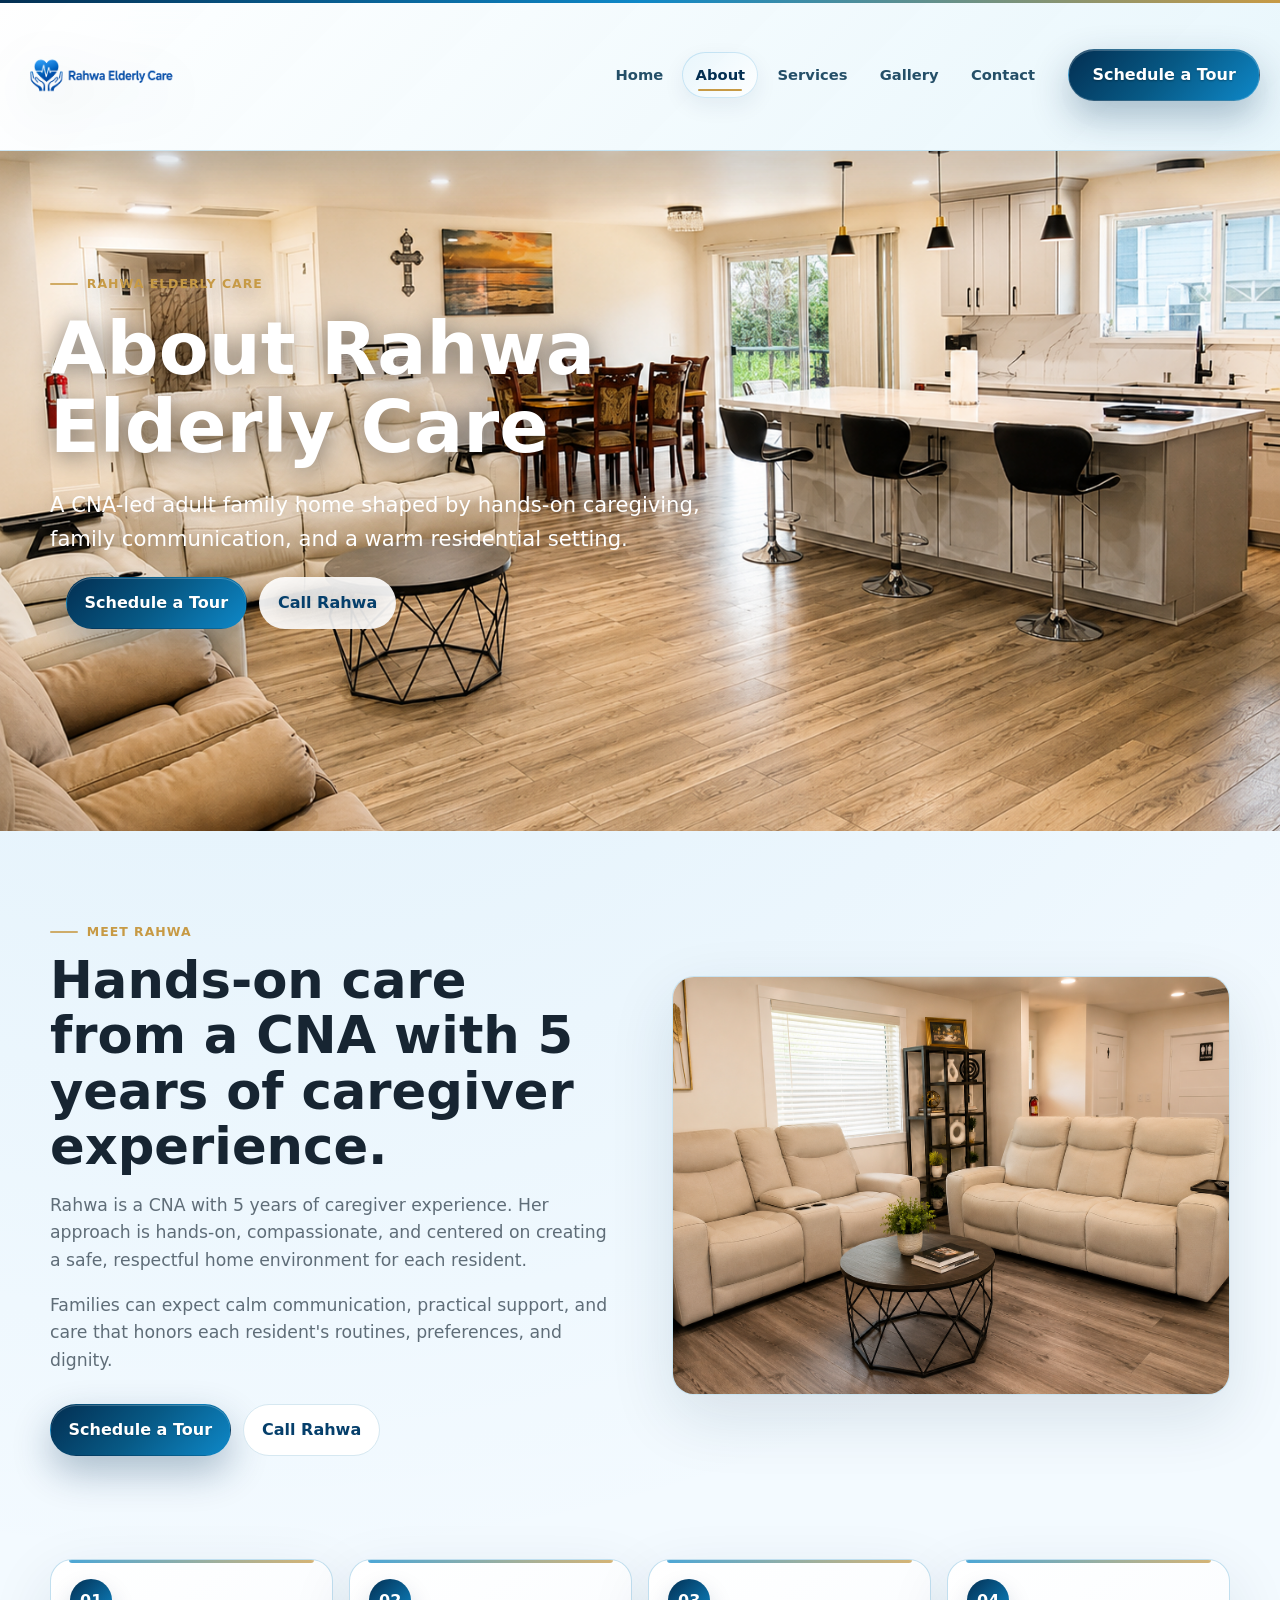
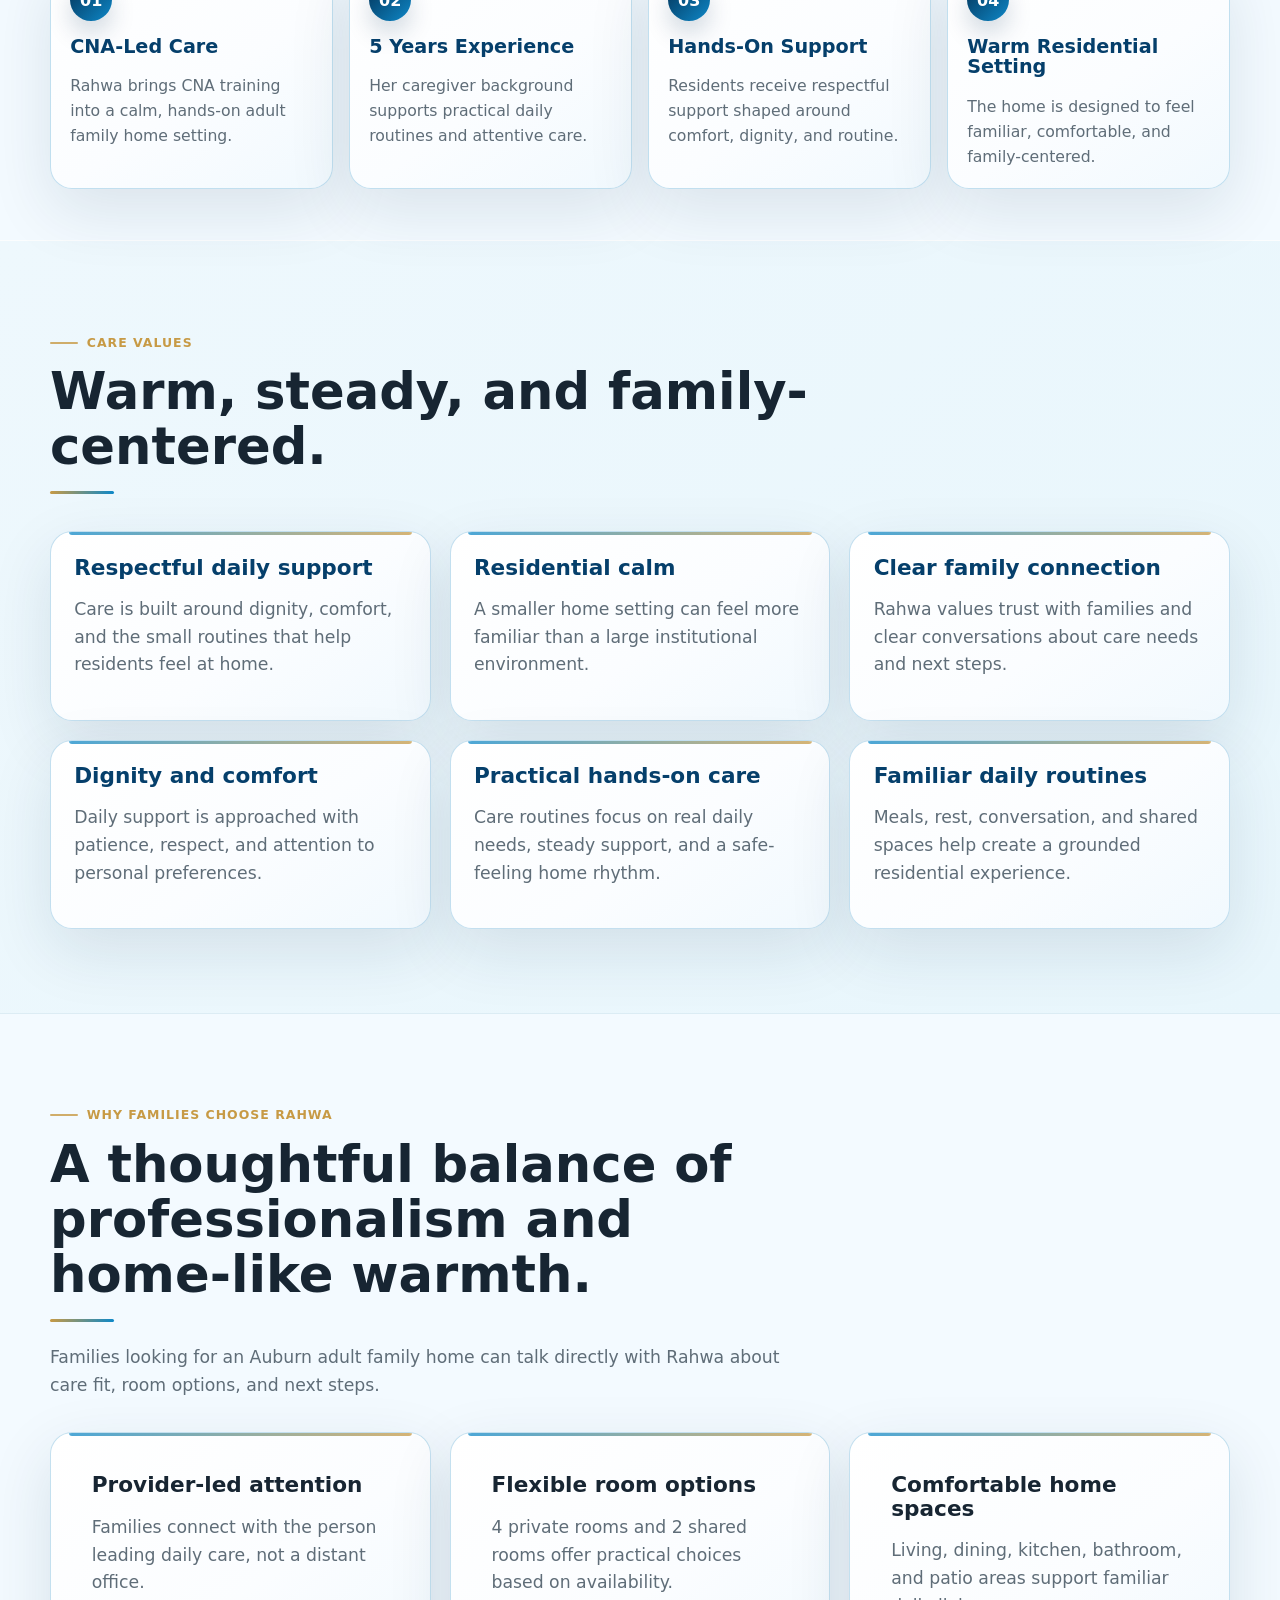
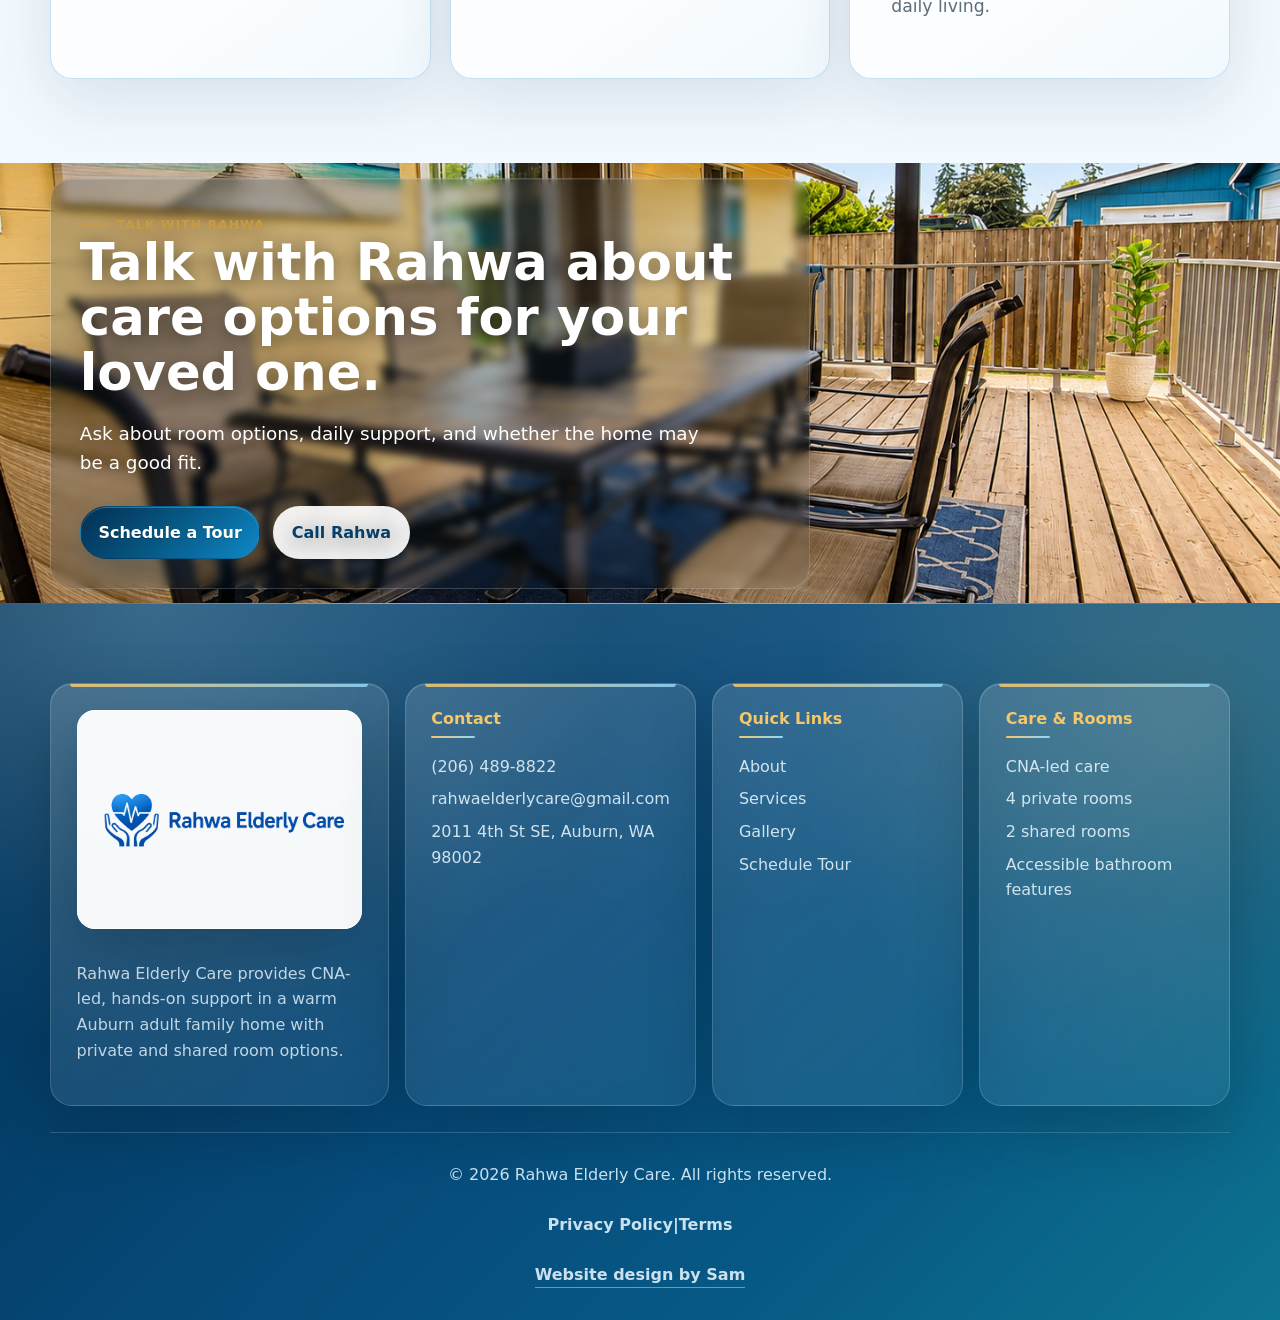
==== commit 858f2947: "Align inner page hero and footer polish" ====
--- a/about/index.html
+++ b/about/index.html
@@ -119,11 +119,11 @@
       </div>
     </div>
     <div class="footer-bottom">
+      <span>&copy; 2026 Rahwa Elderly Care. All rights reserved.</span>
+      <span class="footer-legal-links"><a href="../privacy-policy/">Privacy Policy</a><span class="footer-divider" aria-hidden="true"> | </span><a href="../terms/">Terms</a></span>
       <a class="design-credit" href="https://webdesignsbysam.com" target="_blank" rel="noopener">Website design by Sam</a>
-      <span>&copy; 2026 Rahwa Elderly Care. All rights reserved.</span>
-      <span class="footer-legal-links"><a href="../privacy-policy/">Privacy Policy</a><a href="../terms/">Terms</a></span>
     </div>
   </footer>
   <script src="../assets/js/site.js" defer></script>
 </body>
-</html>+</html>
--- a/styles.css
+++ b/styles.css
@@ -13,10 +13,10 @@
   --muted: #5f6d78;
   --line: #d6e8f1;
   --white: #ffffff;
-  --radius: 14px;
-  --radius-lg: 18px;
-  --shadow: 0 18px 50px rgba(18, 48, 74, .13);
-  --shadow-strong: 0 22px 58px rgba(6, 74, 122, .2);
+  --radius: 16px;
+  --radius-lg: 22px;
+  --shadow: 0 22px 64px rgba(18, 48, 74, .12), inset 0 1px 0 rgba(255,255,255,.76);
+  --shadow-strong: 0 30px 86px rgba(6, 74, 122, .24);
 }
 * { box-sizing: border-box; }
 html { scroll-behavior: smooth; }
@@ -26,26 +26,26 @@
 :focus-visible { outline: 3px solid var(--gold); outline-offset: 3px; }
 .skip-link { position: absolute; left: 1rem; top: -4rem; z-index: 99; background: var(--blue-dark); color: white; padding: .75rem 1rem; border-radius: var(--radius); }
 .skip-link:focus { top: 1rem; }
-.site-header { position: sticky; top: 0; z-index: 20; background: linear-gradient(135deg, rgba(255,255,255,.97), rgba(232,246,252,.92)); backdrop-filter: blur(20px); border-bottom: 1px solid rgba(14, 136, 200, .18); box-shadow: 0 18px 44px rgba(3, 47, 82, .13); }
+.site-header { position: sticky; top: 0; z-index: 20; background: linear-gradient(135deg, rgba(255,255,255,.98), rgba(232,246,252,.94)); backdrop-filter: blur(22px); border-bottom: 1px solid rgba(14, 136, 200, .2); box-shadow: 0 20px 48px rgba(3, 47, 82, .15); }
 .site-header:before { content: ""; position: absolute; inset: 0 0 auto; height: 3px; background: linear-gradient(90deg, var(--blue-deep), var(--blue-bright), var(--gold)); }
-.nav-shell { max-width: 1240px; margin: 0 auto; padding: .92rem 1.25rem; display: flex; align-items: center; gap: 1.45rem; }
+.nav-shell { max-width: 1320px; margin: 0 auto; padding: 1rem 1.25rem; display: flex; align-items: center; gap: 1.25rem; }
 .brand { display: inline-flex; align-items: center; flex: 0 0 auto; }
-.brand img { width: min(410px, 49vw); height: 92px; object-fit: contain; object-position: left center; filter: drop-shadow(0 10px 20px rgba(3, 47, 82, .14)); mix-blend-mode: multiply; }
+.brand img { width: min(520px, 54vw); height: 118px; object-fit: contain; object-position: left center; filter: drop-shadow(0 16px 28px rgba(3, 47, 82, .16)); mix-blend-mode: multiply; }
 .desktop-nav { margin-left: auto; display: flex; align-items: center; gap: .38rem; }
-.nav-link { position: relative; text-decoration: none; color: #244f68; font-weight: 850; padding: .74rem .95rem; border-radius: 999px; font-size: .96rem; transition: color .2s ease, background .2s ease, transform .2s ease; }
+.nav-link { position: relative; text-decoration: none; color: #244f68; font-weight: 850; padding: .7rem .82rem; border-radius: 999px; font-size: .92rem; transition: color .2s ease, background .2s ease, transform .2s ease, box-shadow .2s ease; }
 .nav-link:after { content: ""; position: absolute; left: 1rem; right: 1rem; bottom: .42rem; height: 2px; border-radius: 999px; background: var(--gold); opacity: 0; transform: scaleX(.3); transition: opacity .2s ease, transform .2s ease; }
 .nav-link:hover { color: var(--blue-deep); background: rgba(14, 136, 200, .11); transform: translateY(-1px); }
 .nav-link:hover:after, .nav-link.is-active:after { opacity: 1; transform: scaleX(1); }
 .nav-link.is-active { color: var(--blue-deep); background: linear-gradient(135deg, rgba(232,246,252,.98), rgba(255,255,255,.9)); box-shadow: inset 0 0 0 1px rgba(14, 136, 200, .18), 0 8px 22px rgba(3, 47, 82, .07); }
-.btn { display: inline-flex; align-items: center; justify-content: center; min-height: 46px; padding: .78rem 1.1rem; border-radius: 999px; font-weight: 800; text-decoration: none; border: 1px solid transparent; cursor: pointer; transition: transform .18s ease, box-shadow .18s ease, background .18s ease, border-color .18s ease; }
+.btn { display: inline-flex; align-items: center; justify-content: center; min-height: 46px; padding: .78rem 1.1rem; border-radius: 999px; font-weight: 900; text-decoration: none; border: 1px solid transparent; cursor: pointer; letter-spacing: 0; transition: transform .18s ease, box-shadow .18s ease, background .18s ease, border-color .18s ease; }
 .btn:hover { transform: translateY(-2px); }
-.btn-primary { background: linear-gradient(135deg, var(--blue-deep), var(--blue), var(--blue-bright)); color: white; box-shadow: 0 15px 34px rgba(3, 47, 82, .28); }
+.btn-primary { background: linear-gradient(135deg, var(--blue-deep), var(--blue), var(--blue-bright)); color: #ffffff; text-shadow: 0 1px 1px rgba(0,0,0,.22); box-shadow: 0 16px 38px rgba(3, 47, 82, .3), inset 0 1px 0 rgba(255,255,255,.22); }
 .btn-primary:hover { background: linear-gradient(135deg, #022944, #064f78, #0878b8); box-shadow: var(--shadow-strong); }
 .btn-secondary { color: var(--blue-dark); border-color: var(--line); background: white; }
 .btn-light { color: var(--blue-dark); background: rgba(255,255,255,.92); }
 .btn-secondary:hover, .btn-light:hover { border-color: rgba(14, 136, 200, .22); box-shadow: 0 12px 28px rgba(6, 74, 122, .12); }
-.header-cta { padding-inline: 1.25rem; white-space: nowrap; }
-.mobile-menu-toggle { display: none; width: 48px; height: 48px; border-radius: 999px; border: 1px solid rgba(14, 136, 200, .22); background: white; box-shadow: 0 12px 26px rgba(6, 74, 122, .12); }
+.header-cta { padding-inline: 1.45rem; min-height: 50px; white-space: nowrap; color: #ffffff; text-shadow: 0 1px 2px rgba(0,0,0,.3); border-color: rgba(255,255,255,.18); }
+.mobile-menu-toggle { display: none; flex: 0 0 48px; width: 48px; height: 48px; border-radius: 999px; border: 1px solid rgba(14, 136, 200, .22); background: white; box-shadow: 0 12px 26px rgba(6, 74, 122, .12); }
 .mobile-menu-toggle span { display: block; width: 19px; height: 2px; background: var(--blue-dark); margin: 4px auto; }
 .mobile-menu { display: none; border-top: 1px solid var(--line); padding: .75rem 1rem 1rem; background: rgba(255,255,255,.98); box-shadow: 0 20px 34px rgba(8, 58, 94, .12); }
 .mobile-menu-link { display: block; padding: .85rem 1rem; text-decoration: none; border-radius: .75rem; font-weight: 800; }
@@ -62,9 +62,9 @@
 .hero p { max-width: 660px; font-size: clamp(1.05rem, 1.7vw, 1.35rem); }
 .button-row { display: flex; gap: .8rem; flex-wrap: wrap; margin-top: 1.8rem; }
 .trust-strip { width: min(1180px, calc(100% - 2rem)); margin: -3.5rem auto 0; position: relative; z-index: 3; display: grid; grid-template-columns: repeat(4, 1fr); gap: .8rem; }
-.trust-card, .cards-three article, .service-grid article { background: linear-gradient(180deg, #ffffff, #fbfdff); border: 1px solid rgba(214, 232, 241, .92); border-radius: var(--radius); padding: 1.35rem; box-shadow: 0 16px 42px rgba(18, 48, 74, .11); }
+.trust-card, .cards-three article, .service-grid article { position: relative; overflow: hidden; background: linear-gradient(145deg, #ffffff, #fbfdff 56%, #f1f9fe); border: 1px solid rgba(190, 221, 238, .92); border-radius: var(--radius-lg); padding: 1.45rem; box-shadow: 0 22px 64px rgba(18, 48, 74, .11), inset 0 1px 0 rgba(255,255,255,.86); }
 .trust-card { transition: transform .2s ease, box-shadow .2s ease, border-color .2s ease; }
-.trust-card:hover { transform: translateY(-3px); border-color: rgba(14, 136, 200, .22); box-shadow: 0 22px 55px rgba(6, 74, 122, .16); }
+.trust-card:hover { transform: translateY(-4px); border-color: rgba(14, 136, 200, .3); box-shadow: 0 30px 78px rgba(6, 74, 122, .17); }
 .trust-card strong, .trust-card span { display: block; }
 .trust-card strong { color: var(--blue-dark); font-size: 1.05rem; }
 .trust-card span { color: var(--muted); margin-top: .25rem; }
@@ -73,7 +73,7 @@
 .reverse picture { order: -1; }
 .section h2 { font-size: clamp(2rem, 4vw, 3.6rem); margin-top: .7rem; }
 .section p, .section-heading p { color: var(--muted); font-size: 1.08rem; }
-.image-card { overflow: hidden; border-radius: var(--radius-lg); box-shadow: var(--shadow); background: var(--sky); }
+.image-card { overflow: hidden; border-radius: var(--radius-lg); box-shadow: var(--shadow); background: var(--sky); border: 1px solid rgba(190,221,238,.75); }
 .image-card img { aspect-ratio: 4 / 3; width: 100%; height: 100%; object-fit: cover; }
 .mini-list { display: grid; gap: .75rem; margin-top: 1.5rem; }
 .mini-list span { border-left: 4px solid var(--gold); padding: .7rem 1rem; background: linear-gradient(135deg, var(--section-soft), #ffffff); border-radius: 0 var(--radius) var(--radius) 0; font-weight: 800; }
@@ -82,39 +82,40 @@
 .section-heading h2 { position: relative; padding-bottom: .35rem; }
 .section-heading h2:after { content: ""; display: block; width: 64px; height: 3px; border-radius: 999px; margin-top: 1rem; background: linear-gradient(90deg, var(--gold), var(--blue-bright)); }
 .feature-grid, .cards-three, .service-grid { display: grid; grid-template-columns: repeat(3, 1fr); gap: 1.2rem; }
-.feature-grid article { background: white; border: 1px solid var(--line); border-radius: var(--radius); overflow: hidden; box-shadow: var(--shadow); transition: transform .2s ease, box-shadow .2s ease, border-color .2s ease; }
-.feature-grid article:hover { transform: translateY(-3px); border-color: rgba(14,136,200,.25); box-shadow: 0 24px 58px rgba(6,74,122,.16); }
+.feature-grid article { position: relative; background: linear-gradient(145deg, #ffffff, #fbfdff 58%, #f1f9fe); border: 1px solid rgba(190,221,238,.9); border-radius: var(--radius-lg); overflow: hidden; box-shadow: var(--shadow); transition: transform .2s ease, box-shadow .2s ease, border-color .2s ease; }
+.feature-grid article:hover { transform: translateY(-4px); border-color: rgba(14,136,200,.32); box-shadow: 0 30px 78px rgba(6,74,122,.17); }
 .feature-grid img { aspect-ratio: 4 / 3; width: 100%; object-fit: cover; }
 .feature-grid h3, .feature-grid p { padding-left: 1.2rem; padding-right: 1.2rem; }
 .feature-grid h3 { margin-top: 1.2rem; font-size: 1.35rem; }
 .feature-grid p { padding-bottom: 1.2rem; color: var(--muted); }
 .gallery-preview { padding-top: 4rem; }
 .photo-mosaic { display: grid; grid-template-columns: 1.3fr 1fr 1fr; grid-template-rows: repeat(2, 220px); gap: .8rem; }
-.photo-mosaic img { width: 100%; height: 100%; object-fit: cover; border-radius: var(--radius); box-shadow: var(--shadow); }
+.photo-mosaic img { width: 100%; height: 100%; object-fit: cover; border-radius: var(--radius-lg); box-shadow: var(--shadow); border: 1px solid rgba(190,221,238,.72); }
 .photo-mosaic img:first-child { grid-row: span 2; }
 .cta-photo { position: relative; min-height: 520px; display: grid; align-items: center; color: white; overflow: hidden; margin-top: 2rem; }
 .cta-photo > img { position: absolute; inset: 0; width: 100%; height: 100%; object-fit: cover; }
-.cta-photo:before { content: ""; position: absolute; inset: 0; background: linear-gradient(90deg, rgba(3,47,82,.9), rgba(6,74,122,.66) 52%, rgba(3,47,82,.34)); }
-.cta-photo > div { position: relative; width: min(1180px, calc(100% - 2rem)); margin: 0 auto; padding: 1.75rem; border: 1px solid rgba(255,255,255,.18); border-radius: var(--radius-lg); background: linear-gradient(135deg, rgba(3,47,82,.56), rgba(3,47,82,.24)); box-shadow: 0 26px 70px rgba(0,0,0,.24); backdrop-filter: blur(10px); }
+.cta-photo:before { content: ""; position: absolute; inset: 0; background: linear-gradient(90deg, rgba(3,47,82,.58), rgba(6,74,122,.28) 46%, rgba(3,47,82,.08)); }
+.cta-photo > div { position: relative; width: min(760px, calc(100% - 2rem)); margin-left: max(1rem, calc((100vw - 1180px) / 2)); margin-right: auto; padding: clamp(1.15rem, 2.6vw, 1.8rem); border: 1px solid rgba(255,255,255,.18); border-radius: var(--radius-lg); background: linear-gradient(135deg, rgba(3,47,82,.22), rgba(3,47,82,.08)); box-shadow: 0 24px 68px rgba(0,0,0,.16), inset 0 1px 0 rgba(255,255,255,.1); backdrop-filter: blur(4px); text-shadow: 0 3px 20px rgba(0,0,0,.48); }
 .cta-photo h2 { font-size: clamp(2rem, 4vw, 3.8rem); max-width: 690px; }
 .cta-photo p { max-width: 620px; font-size: 1.15rem; }
 .map-section { padding: 4.5rem max(1rem, calc((100vw - 1180px) / 2)); background: linear-gradient(135deg, var(--sky), var(--section-soft)); box-shadow: inset 0 1px 0 rgba(255,255,255,.8); }
 .map-section iframe { width: 100%; height: 420px; border: 0; border-radius: var(--radius-lg); box-shadow: var(--shadow); }
-.page-hero { position: relative; min-height: 500px; display: grid; align-items: end; overflow: hidden; color: white; }
+.page-hero { position: relative; min-height: 680px; display: grid; align-items: end; overflow: hidden; color: white; }
 .page-hero img { position: absolute; inset: 0; width: 100%; height: 100%; object-fit: cover; }
-.page-hero:before { content: ""; position: absolute; inset: 0; background: linear-gradient(90deg, rgba(3,31,54,.94), rgba(6,74,122,.72) 48%, rgba(3,47,82,.34)); }
-.page-hero div { position: relative; width: min(1180px, calc(100% - 2rem)); margin: 0 auto; padding-bottom: 4.5rem; max-width: 1180px; }
-.page-hero h1 { font-size: clamp(2.45rem, 5.2vw, 5rem); max-width: 820px; }
-.page-hero p { max-width: 720px; font-size: clamp(1.02rem, 1.7vw, 1.22rem); text-shadow: 0 2px 18px rgba(0,0,0,.3); }
-.hero-actions { margin-top: 1.5rem; }
+.page-hero:before { content: ""; position: absolute; inset: 0; background: linear-gradient(90deg, rgba(3,47,82,.9), rgba(6,74,122,.62) 48%, rgba(3,47,82,.24)); }
+.page-hero div { position: relative; width: min(1180px, calc(100% - 2rem)); margin: 0 auto; padding: 0 0 6.3rem; max-width: 1180px; text-shadow: 0 3px 24px rgba(0,0,0,.5); }
+.page-hero h1 { font-size: clamp(2.7rem, 5.7vw, 5.35rem); max-width: 850px; margin-top: 1rem; }
+.page-hero p { max-width: 680px; font-size: clamp(1.05rem, 1.7vw, 1.32rem); text-shadow: 0 2px 20px rgba(0,0,0,.38); }
+.hero-actions { margin-top: 1.8rem; }
 .service-grid { grid-template-columns: repeat(4, 1fr); }
 .service-grid h3, .cards-three h3 { color: var(--blue-dark); font-size: 1.35rem; }
 .compact-section { padding-top: 3.2rem; padding-bottom: 3.2rem; }
 .premium-intro { padding-bottom: 3.25rem; }
 .premium-stat-grid { display: grid; grid-template-columns: repeat(4, 1fr); gap: 1rem; }
-.premium-stat-grid article, .gallery-intro-card, .contact-shortcuts a, .trust-note { border: 1px solid rgba(214,232,241,.92); border-radius: var(--radius); background: linear-gradient(180deg, #ffffff, #fbfdff); box-shadow: 0 16px 42px rgba(18, 48, 74, .11); }
+.premium-stat-grid article, .gallery-intro-card, .contact-shortcuts a, .trust-note { position: relative; overflow: hidden; border: 1px solid rgba(190,221,238,.94); border-radius: var(--radius-lg); background: linear-gradient(145deg, #ffffff, #fbfdff 56%, #f1f9fe); box-shadow: 0 22px 64px rgba(18, 48, 74, .11), inset 0 1px 0 rgba(255,255,255,.86); }
+.premium-stat-grid article:before, .gallery-intro-card:before, .contact-shortcuts a:before, .trust-note:before, .cards-three article:before, .service-grid article:before, .feature-grid article:before, .gallery-item:before, .lead-form:before { content: ""; position: absolute; left: 1.1rem; right: 1.1rem; top: 0; height: 3px; border-radius: 0 0 999px 999px; background: linear-gradient(90deg, var(--blue-bright), var(--gold)); opacity: .74; }
 .premium-stat-grid article { padding: 1.2rem; transition: transform .2s ease, box-shadow .2s ease, border-color .2s ease; }
-.premium-stat-grid article:hover { transform: translateY(-3px); border-color: rgba(14,136,200,.25); box-shadow: 0 22px 55px rgba(6,74,122,.16); }
+.premium-stat-grid article:hover { transform: translateY(-4px); border-color: rgba(14,136,200,.32); box-shadow: 0 30px 78px rgba(6,74,122,.17); }
 .premium-stat-grid span, .card-icon { display: inline-flex; align-items: center; justify-content: center; width: 42px; height: 42px; border-radius: 999px; background: linear-gradient(135deg, var(--blue-deep), var(--blue-bright)); color: white; font-weight: 900; box-shadow: 0 12px 25px rgba(3,47,82,.18); }
 .premium-stat-grid h3 { margin-top: .95rem; color: var(--blue-dark); font-size: 1.2rem; }
 .premium-stat-grid p { margin-bottom: 0; font-size: .98rem; }
@@ -128,15 +129,15 @@
 .service-grid-premium h3 { margin-top: .45rem; }
 .gallery-grid { display: grid; grid-template-columns: repeat(3, 1fr); gap: 1rem; }
 .gallery-intro-card { position: relative; padding: 2rem; overflow: hidden; }
-.gallery-intro-card:after { content: ""; position: absolute; right: -70px; top: -80px; width: 220px; height: 220px; border-radius: 999px; background: radial-gradient(circle, rgba(14,136,200,.14), transparent 68%); pointer-events: none; }
+.gallery-intro-card:after { display: none; }
 .gallery-intro-card h2 { margin-top: .75rem; font-size: clamp(2rem, 4vw, 3.35rem); }
 .filter-chips { display: flex; flex-wrap: wrap; gap: .65rem; margin-top: 1.35rem; position: relative; z-index: 1; }
 .filter-chips span { display: inline-flex; align-items: center; min-height: 40px; padding: .52rem .95rem; border-radius: 999px; background: linear-gradient(135deg, #ffffff, var(--sky)); color: var(--blue-dark); font-weight: 850; border: 1px solid rgba(14,136,200,.18); box-shadow: 0 10px 24px rgba(6,74,122,.08); transition: transform .18s ease, border-color .18s ease, box-shadow .18s ease; }
 .filter-chips span:first-child { background: linear-gradient(135deg, var(--blue-deep), var(--blue-bright)); color: white; border-color: rgba(255,255,255,.4); }
 .filter-chips span:hover { transform: translateY(-2px); border-color: rgba(14,136,200,.3); box-shadow: 0 14px 30px rgba(6,74,122,.13); }
 .gallery-grid-premium { align-items: stretch; }
-.gallery-item { border: 1px solid rgba(214,232,241,.95); padding: .45rem; background: linear-gradient(180deg, #ffffff, #fbfdff); border-radius: var(--radius-lg); overflow: hidden; cursor: zoom-in; box-shadow: 0 16px 42px rgba(18,48,74,.11); text-align: left; transition: transform .2s ease, box-shadow .2s ease, border-color .2s ease; }
-.gallery-item:hover { transform: translateY(-4px); border-color: rgba(14,136,200,.3); box-shadow: 0 26px 62px rgba(6,74,122,.18); }
+.gallery-item { position: relative; border: 1px solid rgba(190,221,238,.95); padding: .6rem; background: linear-gradient(145deg, #ffffff, #fbfdff 62%, #f1f9fe); border-radius: var(--radius-lg); overflow: hidden; cursor: zoom-in; box-shadow: 0 22px 64px rgba(18,48,74,.11), inset 0 1px 0 rgba(255,255,255,.86); text-align: left; transition: transform .22s ease, box-shadow .22s ease, border-color .22s ease; }
+.gallery-item:hover { transform: translateY(-5px); border-color: rgba(14,136,200,.34); box-shadow: 0 32px 82px rgba(6,74,122,.18); }
 .gallery-item img { width: 100%; aspect-ratio: 4 / 3; object-fit: cover; transition: transform .22s ease; border-radius: calc(var(--radius-lg) - 5px); }
 .gallery-item:hover img { transform: scale(1.035); }
 .gallery-item > span { display: grid; gap: .3rem; padding: 1rem .8rem .75rem; color: var(--blue-dark); font-weight: 900; line-height: 1.25; }
@@ -150,10 +151,10 @@
 .contact-shortcuts span { color: var(--gold); text-transform: uppercase; letter-spacing: .07em; font-size: .72rem; font-weight: 900; }
 .contact-shortcuts strong { color: var(--blue-dark); line-height: 1.25; word-break: break-word; }
 .trust-note { margin-top: 1rem; padding: 1.1rem 1.2rem; font-weight: 800; color: var(--blue-dark); border-left: 4px solid var(--gold); }
-.lead-form { display: grid; grid-template-columns: 1fr 1fr; gap: 1.15rem; padding: 1.8rem; border: 1px solid rgba(14,136,200,.18); border-radius: var(--radius-lg); box-shadow: 0 28px 70px rgba(6,74,122,.17); background: linear-gradient(180deg, #ffffff, #fbfdff); }
+.lead-form { position: relative; display: grid; grid-template-columns: 1fr 1fr; gap: 1.15rem; padding: clamp(1.35rem, 3vw, 2rem); border: 1px solid rgba(14,136,200,.24); border-radius: var(--radius-lg); box-shadow: 0 32px 86px rgba(6,74,122,.16), inset 0 1px 0 rgba(255,255,255,.88); background: linear-gradient(145deg, #ffffff, #fbfdff 58%, #f1f9fe); overflow: hidden; }
 .lead-form label { display: grid; gap: .45rem; font-weight: 850; color: var(--blue-dark); }
 .lead-form .full, .lead-form .form-status, .lead-form button { grid-column: 1 / -1; }
-input, select, textarea { width: 100%; border: 1px solid #c8d8e1; border-radius: var(--radius); padding: .92rem 1rem; font: inherit; color: var(--ink); background: white; transition: border-color .18s ease, box-shadow .18s ease, background .18s ease; }
+input, select, textarea { width: 100%; min-height: 52px; border: 1px solid #c8d8e1; border-radius: var(--radius); padding: .92rem 1rem; font: inherit; color: var(--ink); background: white; box-shadow: 0 8px 22px rgba(18,48,74,.04); transition: border-color .18s ease, box-shadow .18s ease, background .18s ease; }
 input:hover, select:hover, textarea:hover { border-color: rgba(14,136,200,.32); background: #fbfdff; }
 input:focus, select:focus, textarea:focus { border-color: var(--blue-bright); box-shadow: 0 0 0 4px rgba(14,136,200,.11); outline: 0; }
 textarea { resize: vertical; }
@@ -168,9 +169,11 @@
 .site-footer:after { content: ""; position: absolute; left: 0; right: 0; top: 0; height: 1px; background: linear-gradient(90deg, transparent, rgba(244,199,107,.72), rgba(147,213,246,.72), transparent); }
 .footer-grid, .footer-bottom { position: relative; }
 .footer-grid { display: grid; grid-template-columns: 1.35fr 1fr 1fr 1fr; gap: 1rem; }
-.footer-card { min-height: 100%; padding: 1.6rem; border: 1px solid rgba(255,255,255,.18); border-radius: var(--radius-lg); background: linear-gradient(180deg, rgba(255,255,255,.13), rgba(255,255,255,.065)); box-shadow: 0 22px 58px rgba(0,0,0,.19); backdrop-filter: blur(16px); transition: transform .2s ease, border-color .2s ease, background .2s ease, box-shadow .2s ease; }
-.footer-card:hover { transform: translateY(-5px); border-color: rgba(244,199,107,.5); background: linear-gradient(180deg, rgba(255,255,255,.16), rgba(255,255,255,.085)); box-shadow: 0 30px 70px rgba(0,0,0,.26); }
-.footer-logo { width: min(320px, 100%); max-width: 100%; border-radius: var(--radius); filter: drop-shadow(0 18px 38px rgba(0,0,0,.18)); mix-blend-mode: screen; }
+.footer-card { position: relative; min-height: 100%; padding: clamp(1.25rem, 2vw, 1.6rem); border: 1px solid rgba(255,255,255,.17); border-radius: var(--radius-lg); background: linear-gradient(145deg, rgba(255,255,255,.14), rgba(255,255,255,.06)); box-shadow: 0 24px 66px rgba(0,0,0,.2), inset 0 1px 0 rgba(255,255,255,.13); backdrop-filter: blur(16px); transition: transform .2s ease, border-color .2s ease, background .2s ease, box-shadow .2s ease; }
+.footer-card:before { content: ""; position: absolute; left: 1.2rem; right: 1.2rem; top: 0; height: 3px; border-radius: 0 0 999px 999px; background: linear-gradient(90deg, #f4c76b, #93d5f6); opacity: .86; }
+.footer-card:hover { transform: translateY(-4px); border-color: rgba(244,199,107,.5); background: linear-gradient(180deg, rgba(255,255,255,.17), rgba(255,255,255,.085)); box-shadow: 0 32px 78px rgba(0,0,0,.27), 0 0 36px rgba(147,213,246,.08); }
+.footer-brand-card { display: flex; flex-direction: column; gap: 1rem; }
+.footer-logo { width: min(350px, 100%); max-width: 100%; border-radius: calc(var(--radius-lg) - 4px); padding: .62rem; background: rgba(255,255,255,.96); box-shadow: 0 20px 58px rgba(0,0,0,.22), inset 0 0 0 1px rgba(255,255,255,.9); filter: none; mix-blend-mode: normal; }
 .site-footer h2 { position: relative; font-size: 1rem; color: #f4c76b; margin: 0 0 1rem; padding-bottom: .65rem; }
 .site-footer h2:after { content: ""; position: absolute; left: 0; bottom: 0; width: 44px; height: 2px; border-radius: 999px; background: linear-gradient(90deg, #f4c76b, #93d5f6); }
 .site-footer a, .site-footer span { display: block; color: rgba(235,248,255,.86); text-decoration: none; margin: .45rem 0; transition: color .18s ease, transform .18s ease; }
@@ -178,8 +181,10 @@
 .site-footer p { color: rgba(235,248,255,.8); }
 .design-credit { color: #f4c76b; font-weight: 900; display: inline-block; border-bottom: 1px solid rgba(244,199,107,.55); text-decoration: none; }
 .design-credit:hover { color: #ffffff; border-bottom-color: #ffffff; transform: translateY(-1px); }
-.footer-bottom { border-top: 1px solid rgba(255,255,255,.16); margin: 1.4rem auto 0; padding-top: 1.25rem; display: grid; justify-items: center; gap: .55rem; color: rgba(235,248,255,.82); text-align: center; }
-.footer-legal-links { display: flex; gap: 1rem; justify-content: center; flex-wrap: wrap; }
+.footer-bottom { border-top: 1px solid rgba(255,255,255,.16); margin: 1.65rem auto 0; padding-top: 1.35rem; display: grid; justify-items: center; gap: .62rem; color: rgba(235,248,255,.84); text-align: center; }
+.footer-legal-links { display: flex; gap: .65rem; align-items: center; justify-content: center; flex-wrap: wrap; font-weight: 850; }
+.footer-legal-links a, .footer-legal-links span { display: inline-flex; margin: 0; }
+.footer-divider { color: rgba(235,248,255,.55); }
 .compact-cta { min-height: 440px; margin-top: 0; }
 .lightbox { position: fixed; inset: 0; z-index: 50; display: grid; place-items: center; background: rgba(8, 28, 42, .84); padding: 1rem; }
 .lightbox[hidden] { display: none; }
@@ -190,7 +195,7 @@
   .mobile-menu-toggle { display: block; margin-left: auto; }
   .mobile-menu.is-open { display: block; }
   .nav-shell { max-width: 100%; }
-  .brand img { width: min(330px, 62vw); height: 74px; }
+  .brand img { width: min(380px, 66vw); height: 88px; }
   .hero { min-height: 650px; }
   .trust-strip, .feature-grid, .cards-three, .service-grid, .gallery-grid, .footer-grid { grid-template-columns: repeat(2, 1fr); }
   .premium-stat-grid, .service-grid-premium { grid-template-columns: repeat(2, 1fr); }
@@ -200,12 +205,12 @@
 }
 @media (max-width: 640px) {
   .nav-shell { padding: .65rem 1rem; }
-  .brand img { width: min(270px, 68vw); height: 60px; }
+  .brand img { width: min(310px, 72vw); height: 70px; }
   .hero { min-height: 610px; }
   .hero-content { padding-bottom: 4.5rem; }
   h1 { font-size: 2.55rem; }
-  .page-hero { min-height: 430px; }
-  .page-hero div { padding-bottom: 3.2rem; }
+  .page-hero { min-height: 560px; }
+  .page-hero div { padding: 0 0 4rem; }
   .page-hero h1 { font-size: clamp(2.1rem, 10vw, 3rem); }
   .trust-strip, .feature-grid, .cards-three, .service-grid, .gallery-grid, .lead-form, .footer-grid { grid-template-columns: 1fr; }
   .premium-stat-grid, .service-grid-premium { grid-template-columns: 1fr; }
@@ -217,4 +222,5 @@
   .photo-mosaic { grid-template-columns: 1fr; }
   .lead-form .full, .lead-form .form-status, .lead-form button { grid-column: auto; }
   .compact-cta { min-height: 420px; }
+  .footer-card:hover, .gallery-item:hover, .contact-shortcuts a:hover, .trust-card:hover, .feature-grid article:hover, .cards-three article:hover, .service-grid article:hover { transform: none; }
 }
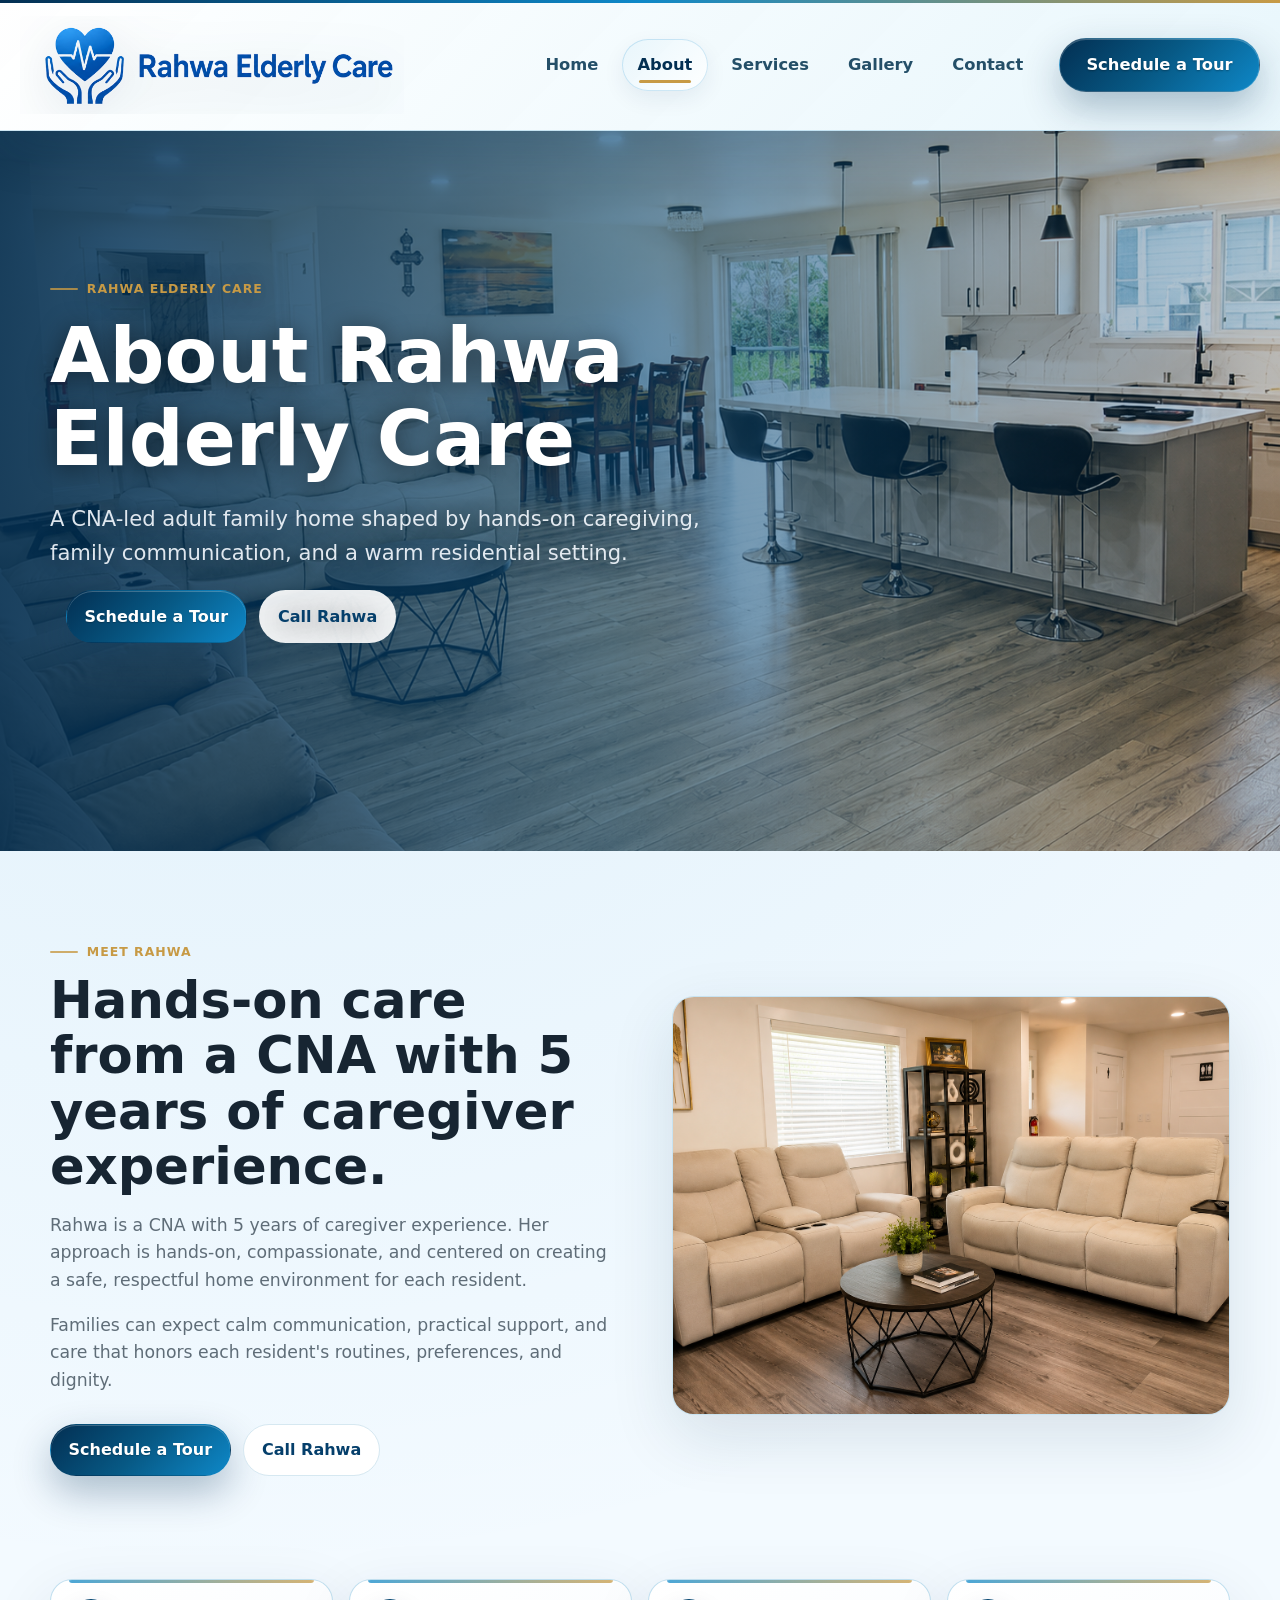
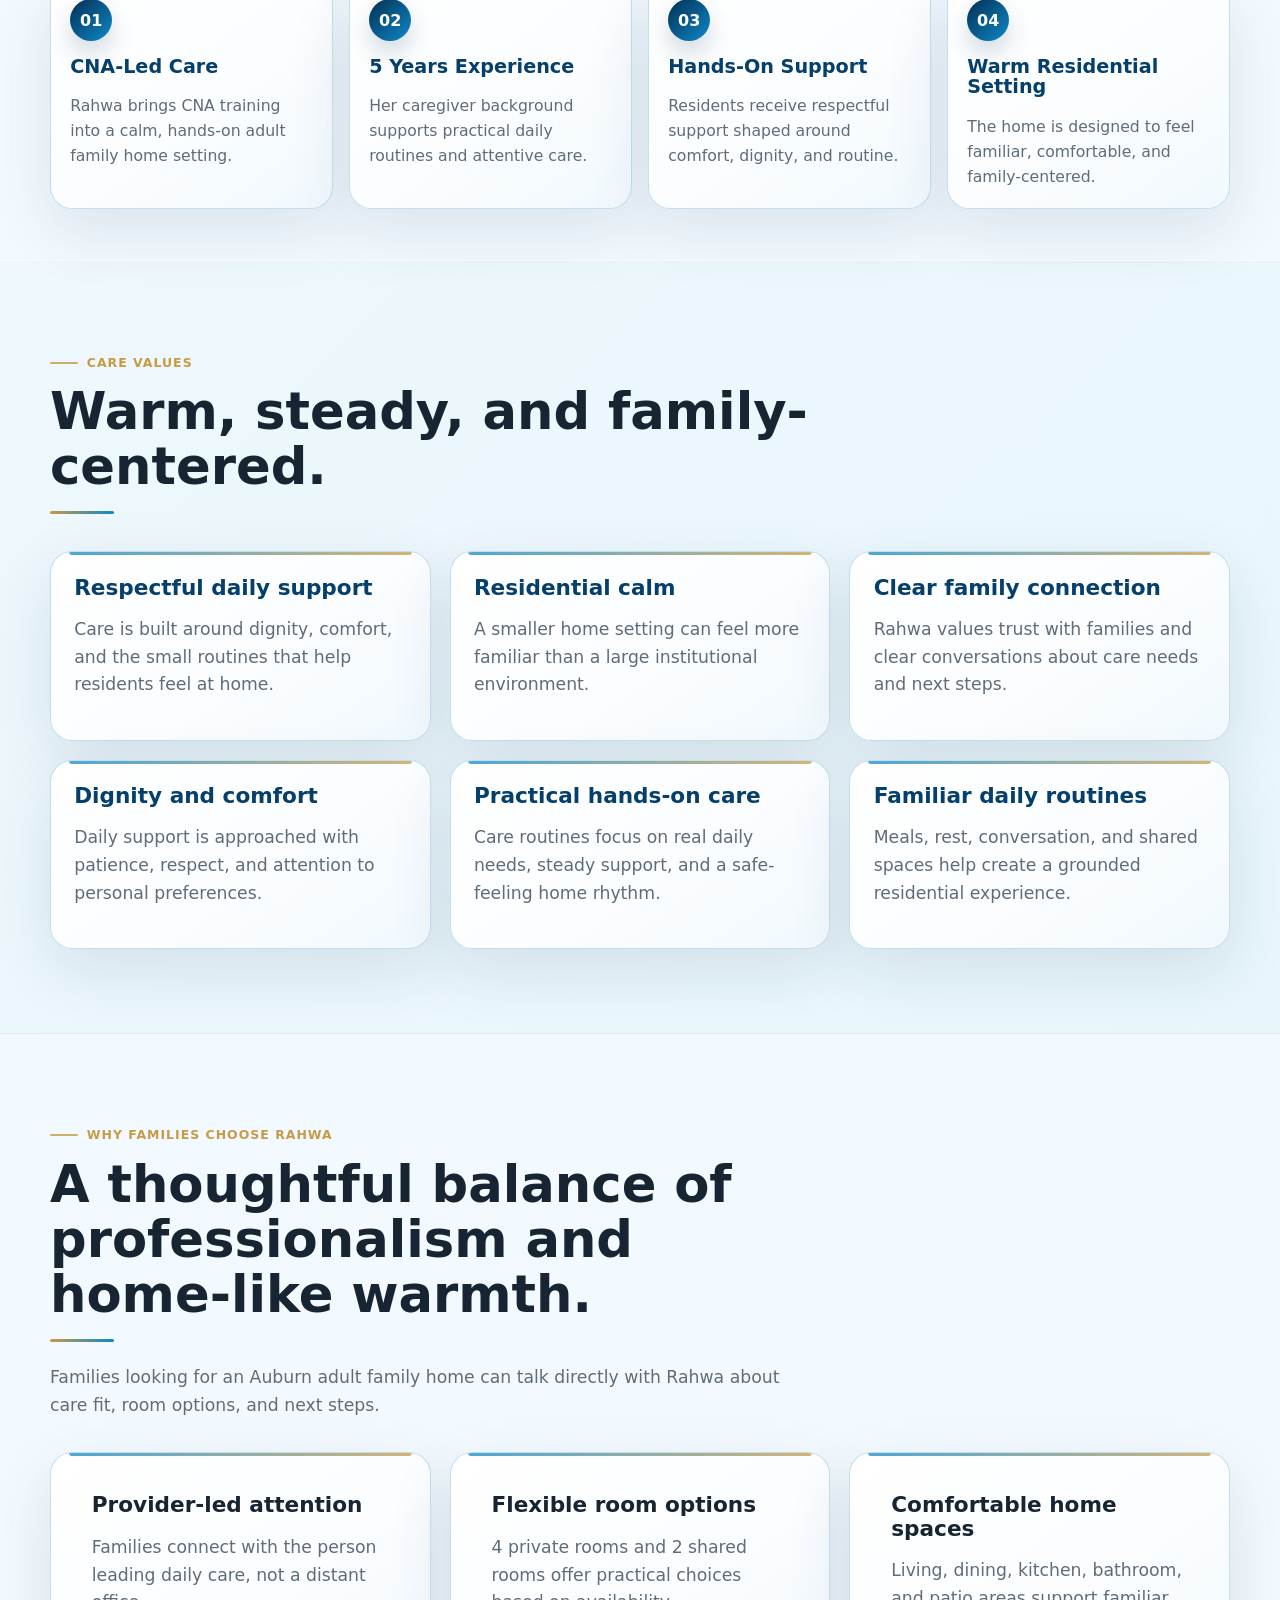
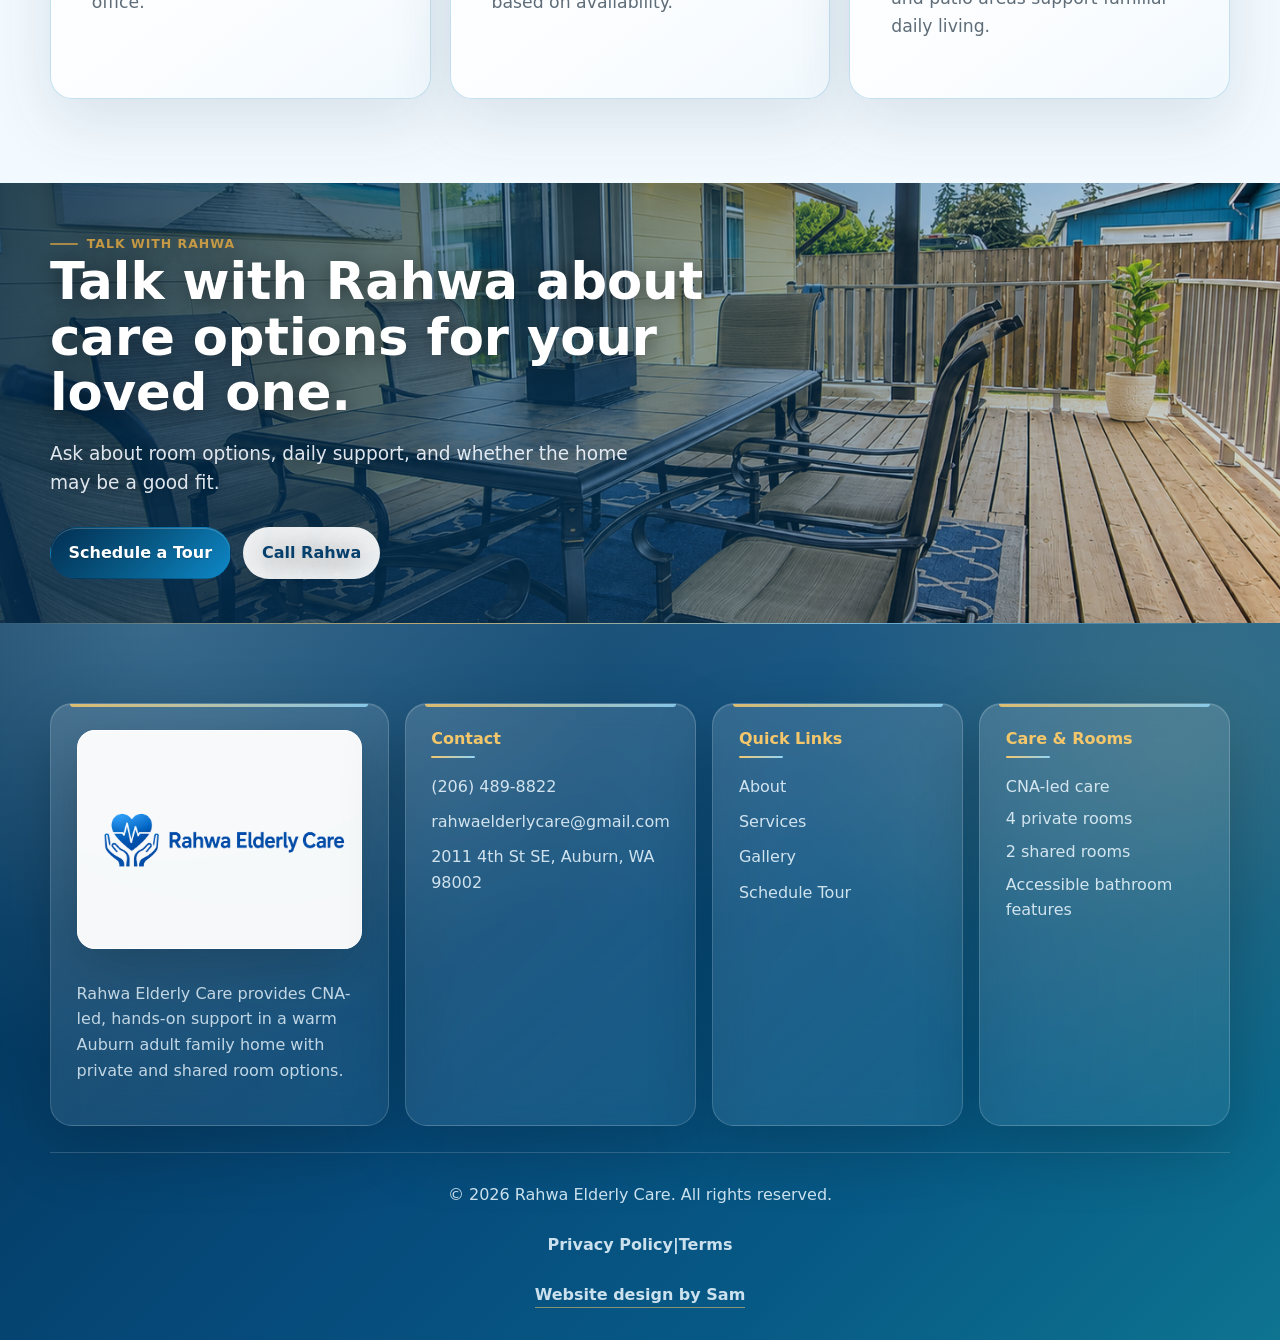
==== commit 9e6b8ccc: "Prepare Rahwa production metadata" ====
--- a/about/index.html
+++ b/about/index.html
@@ -5,7 +5,7 @@
   <meta name="viewport" content="width=device-width, initial-scale=1">
   <title>About Rahwa Elderly Care | CNA-Led Care in Auburn, WA</title>
   <meta name="description" content="Meet Rahwa, a CNA and hands-on caregiver providing compassionate adult family home care in Auburn, Washington.">
-  <link rel="canonical" href="/about/">
+  <link rel="canonical" href="https://rahwaelderlycare.com/about/">
   <meta property="og:title" content="About Rahwa Elderly Care | CNA-Led Care in Auburn, WA">
   <meta property="og:description" content="Meet Rahwa, a CNA and hands-on caregiver providing compassionate adult family home care in Auburn, Washington.">
   <meta property="og:type" content="website">
--- a/styles.css
+++ b/styles.css
@@ -29,11 +29,11 @@
 .site-header { position: sticky; top: 0; z-index: 20; background: linear-gradient(135deg, rgba(255,255,255,.98), rgba(232,246,252,.94)); backdrop-filter: blur(22px); border-bottom: 1px solid rgba(14, 136, 200, .2); box-shadow: 0 20px 48px rgba(3, 47, 82, .15); }
 .site-header:before { content: ""; position: absolute; inset: 0 0 auto; height: 3px; background: linear-gradient(90deg, var(--blue-deep), var(--blue-bright), var(--gold)); }
 .nav-shell { max-width: 1320px; margin: 0 auto; padding: 1rem 1.25rem; display: flex; align-items: center; gap: 1.25rem; }
-.brand { display: inline-flex; align-items: center; flex: 0 0 auto; }
-.brand img { width: min(520px, 54vw); height: 118px; object-fit: contain; object-position: left center; filter: drop-shadow(0 16px 28px rgba(3, 47, 82, .16)); mix-blend-mode: multiply; }
-.desktop-nav { margin-left: auto; display: flex; align-items: center; gap: .38rem; }
-.nav-link { position: relative; text-decoration: none; color: #244f68; font-weight: 850; padding: .7rem .82rem; border-radius: 999px; font-size: .92rem; transition: color .2s ease, background .2s ease, transform .2s ease, box-shadow .2s ease; }
-.nav-link:after { content: ""; position: absolute; left: 1rem; right: 1rem; bottom: .42rem; height: 2px; border-radius: 999px; background: var(--gold); opacity: 0; transform: scaleX(.3); transition: opacity .2s ease, transform .2s ease; }
+.brand { display: inline-flex; align-items: center; flex: 0 0 auto; width: clamp(300px, 30vw, 390px); height: 98px; overflow: hidden; }
+.brand img { width: 100%; height: 100%; object-fit: cover; object-position: center; filter: drop-shadow(0 16px 28px rgba(3, 47, 82, .16)); mix-blend-mode: multiply; }
+.desktop-nav { margin-left: auto; display: flex; align-items: center; gap: .48rem; }
+.nav-link { position: relative; display: inline-flex; align-items: center; justify-content: center; min-height: 50px; text-decoration: none; color: #244f68; font-weight: 900; padding: .82rem .98rem; border-radius: 999px; font-size: 1.02rem; transition: color .2s ease, background .2s ease, transform .2s ease, box-shadow .2s ease; }
+.nav-link:after { content: ""; position: absolute; left: 1.08rem; right: 1.08rem; bottom: .48rem; height: 3px; border-radius: 999px; background: var(--gold); opacity: 0; transform: scaleX(.3); transition: opacity .2s ease, transform .2s ease; }
 .nav-link:hover { color: var(--blue-deep); background: rgba(14, 136, 200, .11); transform: translateY(-1px); }
 .nav-link:hover:after, .nav-link.is-active:after { opacity: 1; transform: scaleX(1); }
 .nav-link.is-active { color: var(--blue-deep); background: linear-gradient(135deg, rgba(232,246,252,.98), rgba(255,255,255,.9)); box-shadow: inset 0 0 0 1px rgba(14, 136, 200, .18), 0 8px 22px rgba(3, 47, 82, .07); }
@@ -44,12 +44,15 @@
 .btn-secondary { color: var(--blue-dark); border-color: var(--line); background: white; }
 .btn-light { color: var(--blue-dark); background: rgba(255,255,255,.92); }
 .btn-secondary:hover, .btn-light:hover { border-color: rgba(14, 136, 200, .22); box-shadow: 0 12px 28px rgba(6, 74, 122, .12); }
-.header-cta { padding-inline: 1.45rem; min-height: 50px; white-space: nowrap; color: #ffffff; text-shadow: 0 1px 2px rgba(0,0,0,.3); border-color: rgba(255,255,255,.18); }
-.mobile-menu-toggle { display: none; flex: 0 0 48px; width: 48px; height: 48px; border-radius: 999px; border: 1px solid rgba(14, 136, 200, .22); background: white; box-shadow: 0 12px 26px rgba(6, 74, 122, .12); }
-.mobile-menu-toggle span { display: block; width: 19px; height: 2px; background: var(--blue-dark); margin: 4px auto; }
-.mobile-menu { display: none; border-top: 1px solid var(--line); padding: .75rem 1rem 1rem; background: rgba(255,255,255,.98); box-shadow: 0 20px 34px rgba(8, 58, 94, .12); }
-.mobile-menu-link { display: block; padding: .85rem 1rem; text-decoration: none; border-radius: .75rem; font-weight: 800; }
-.mobile-menu-link.is-active, .mobile-menu-link:hover { background: var(--sky); color: var(--blue-dark); }
+.header-cta { padding-inline: 1.65rem; min-height: 54px; font-size: 1.02rem; white-space: nowrap; color: #ffffff; text-shadow: 0 1px 2px rgba(0,0,0,.3); border-color: rgba(255,255,255,.18); }
+.mobile-menu-toggle { display: none; flex: 0 0 52px; width: 52px; height: 52px; border-radius: 999px; border: 1px solid rgba(14, 136, 200, .22); background: linear-gradient(135deg, #ffffff, var(--sky)); box-shadow: 0 12px 26px rgba(6, 74, 122, .12); transition: transform .2s ease, box-shadow .2s ease, border-color .2s ease; }
+.mobile-menu-toggle:hover { transform: translateY(-1px); border-color: rgba(14, 136, 200, .34); box-shadow: 0 18px 34px rgba(6, 74, 122, .16); }
+.mobile-menu-toggle span { display: block; width: 21px; height: 2px; background: var(--blue-dark); margin: 4px auto; border-radius: 999px; }
+.mobile-menu { display: none; border-top: 1px solid var(--line); padding: .85rem 1rem 1.1rem; background: linear-gradient(135deg, rgba(255,255,255,.99), rgba(232,246,252,.96)); box-shadow: 0 20px 34px rgba(8, 58, 94, .12); }
+.mobile-menu-link { position: relative; display: flex; align-items: center; min-height: 50px; padding: .9rem 1.05rem; text-decoration: none; border-radius: 999px; font-size: 1.02rem; font-weight: 900; color: #244f68; transition: color .2s ease, background .2s ease, transform .2s ease, box-shadow .2s ease; }
+.mobile-menu-link:after { content: ""; position: absolute; left: 1.05rem; right: 1.05rem; bottom: .48rem; height: 3px; border-radius: 999px; background: var(--gold); opacity: 0; transform: scaleX(.3); transition: opacity .2s ease, transform .2s ease; }
+.mobile-menu-link.is-active, .mobile-menu-link:hover { color: var(--blue-deep); background: linear-gradient(135deg, rgba(232,246,252,.98), rgba(255,255,255,.9)); box-shadow: inset 0 0 0 1px rgba(14, 136, 200, .18), 0 8px 22px rgba(3, 47, 82, .07); transform: translateY(-1px); }
+.mobile-menu-link.is-active:after, .mobile-menu-link:hover:after { opacity: 1; transform: scaleX(1); }
 .muted-link { color: var(--muted); font-weight: 700; }
 .hero { min-height: 720px; position: relative; display: grid; align-items: end; overflow: hidden; }
 .hero picture, .hero picture img { position: absolute; inset: 0; width: 100%; height: 100%; object-fit: cover; }
@@ -93,19 +96,19 @@
 .photo-mosaic img { width: 100%; height: 100%; object-fit: cover; border-radius: var(--radius-lg); box-shadow: var(--shadow); border: 1px solid rgba(190,221,238,.72); }
 .photo-mosaic img:first-child { grid-row: span 2; }
 .cta-photo { position: relative; min-height: 520px; display: grid; align-items: center; color: white; overflow: hidden; margin-top: 2rem; }
-.cta-photo > img { position: absolute; inset: 0; width: 100%; height: 100%; object-fit: cover; }
-.cta-photo:before { content: ""; position: absolute; inset: 0; background: linear-gradient(90deg, rgba(3,47,82,.58), rgba(6,74,122,.28) 46%, rgba(3,47,82,.08)); }
-.cta-photo > div { position: relative; width: min(760px, calc(100% - 2rem)); margin-left: max(1rem, calc((100vw - 1180px) / 2)); margin-right: auto; padding: clamp(1.15rem, 2.6vw, 1.8rem); border: 1px solid rgba(255,255,255,.18); border-radius: var(--radius-lg); background: linear-gradient(135deg, rgba(3,47,82,.22), rgba(3,47,82,.08)); box-shadow: 0 24px 68px rgba(0,0,0,.16), inset 0 1px 0 rgba(255,255,255,.1); backdrop-filter: blur(4px); text-shadow: 0 3px 20px rgba(0,0,0,.48); }
+.cta-photo > img { position: absolute; inset: 0; z-index: 0; width: 100%; height: 100%; object-fit: cover; }
+.cta-photo:before { content: ""; position: absolute; inset: 0; z-index: 1; background: linear-gradient(90deg, rgba(3,47,82,.84), rgba(6,74,122,.52) 48%, rgba(3,47,82,.16)); }
+.cta-photo > div { position: relative; z-index: 2; width: min(760px, calc(100% - 2rem)); margin-left: max(1rem, calc((100vw - 1180px) / 2)); margin-right: auto; padding: 0; border: 0; border-radius: 0; background: transparent; box-shadow: none; backdrop-filter: none; text-shadow: 0 3px 24px rgba(0,0,0,.55); }
 .cta-photo h2 { font-size: clamp(2rem, 4vw, 3.8rem); max-width: 690px; }
-.cta-photo p { max-width: 620px; font-size: 1.15rem; }
+.cta-photo p { max-width: 620px; font-size: clamp(1.03rem, 1.45vw, 1.18rem); color: rgba(245,250,255,.9); text-shadow: 0 2px 18px rgba(0,0,0,.46); }
 .map-section { padding: 4.5rem max(1rem, calc((100vw - 1180px) / 2)); background: linear-gradient(135deg, var(--sky), var(--section-soft)); box-shadow: inset 0 1px 0 rgba(255,255,255,.8); }
 .map-section iframe { width: 100%; height: 420px; border: 0; border-radius: var(--radius-lg); box-shadow: var(--shadow); }
-.page-hero { position: relative; min-height: 680px; display: grid; align-items: end; overflow: hidden; color: white; }
-.page-hero img { position: absolute; inset: 0; width: 100%; height: 100%; object-fit: cover; }
-.page-hero:before { content: ""; position: absolute; inset: 0; background: linear-gradient(90deg, rgba(3,47,82,.9), rgba(6,74,122,.62) 48%, rgba(3,47,82,.24)); }
-.page-hero div { position: relative; width: min(1180px, calc(100% - 2rem)); margin: 0 auto; padding: 0 0 6.3rem; max-width: 1180px; text-shadow: 0 3px 24px rgba(0,0,0,.5); }
-.page-hero h1 { font-size: clamp(2.7rem, 5.7vw, 5.35rem); max-width: 850px; margin-top: 1rem; }
-.page-hero p { max-width: 680px; font-size: clamp(1.05rem, 1.7vw, 1.32rem); text-shadow: 0 2px 20px rgba(0,0,0,.38); }
+.page-hero { position: relative; min-height: 720px; display: grid; align-items: end; overflow: hidden; color: white; }
+.page-hero img { position: absolute; inset: 0; z-index: 0; width: 100%; height: 100%; object-fit: cover; }
+.page-hero:before { content: ""; position: absolute; inset: 0; z-index: 1; background: linear-gradient(90deg, rgba(3,47,82,.9), rgba(6,74,122,.62) 48%, rgba(3,47,82,.24)); }
+.page-hero div { position: relative; z-index: 2; width: min(1180px, calc(100% - 2rem)); margin: 0 auto; padding: 0 0 6.5rem; max-width: 1180px; text-shadow: 0 3px 24px rgba(0,0,0,.5); }
+.page-hero h1 { font-size: clamp(2.7rem, 6vw, 5.8rem); max-width: 850px; margin-top: 1rem; }
+.page-hero p { max-width: 680px; font-size: clamp(1.05rem, 1.7vw, 1.32rem); color: rgba(245,250,255,.9); text-shadow: 0 2px 20px rgba(0,0,0,.42); }
 .hero-actions { margin-top: 1.8rem; }
 .service-grid { grid-template-columns: repeat(4, 1fr); }
 .service-grid h3, .cards-three h3 { color: var(--blue-dark); font-size: 1.35rem; }
@@ -171,12 +174,19 @@
 .footer-grid { display: grid; grid-template-columns: 1.35fr 1fr 1fr 1fr; gap: 1rem; }
 .footer-card { position: relative; min-height: 100%; padding: clamp(1.25rem, 2vw, 1.6rem); border: 1px solid rgba(255,255,255,.17); border-radius: var(--radius-lg); background: linear-gradient(145deg, rgba(255,255,255,.14), rgba(255,255,255,.06)); box-shadow: 0 24px 66px rgba(0,0,0,.2), inset 0 1px 0 rgba(255,255,255,.13); backdrop-filter: blur(16px); transition: transform .2s ease, border-color .2s ease, background .2s ease, box-shadow .2s ease; }
 .footer-card:before { content: ""; position: absolute; left: 1.2rem; right: 1.2rem; top: 0; height: 3px; border-radius: 0 0 999px 999px; background: linear-gradient(90deg, #f4c76b, #93d5f6); opacity: .86; }
+.footer-card:after { content: ""; position: absolute; left: 1.2rem; right: 1.2rem; bottom: 0; height: 3px; border-radius: 999px 999px 0 0; background: linear-gradient(90deg, #f4c76b, #93d5f6); opacity: 0; transform: scaleX(.3); transform-origin: center; transition: opacity .2s ease, transform .2s ease; }
 .footer-card:hover { transform: translateY(-4px); border-color: rgba(244,199,107,.5); background: linear-gradient(180deg, rgba(255,255,255,.17), rgba(255,255,255,.085)); box-shadow: 0 32px 78px rgba(0,0,0,.27), 0 0 36px rgba(147,213,246,.08); }
+.footer-card:hover:after { opacity: 1; transform: scaleX(1); }
 .footer-brand-card { display: flex; flex-direction: column; gap: 1rem; }
 .footer-logo { width: min(350px, 100%); max-width: 100%; border-radius: calc(var(--radius-lg) - 4px); padding: .62rem; background: rgba(255,255,255,.96); box-shadow: 0 20px 58px rgba(0,0,0,.22), inset 0 0 0 1px rgba(255,255,255,.9); filter: none; mix-blend-mode: normal; }
 .site-footer h2 { position: relative; font-size: 1rem; color: #f4c76b; margin: 0 0 1rem; padding-bottom: .65rem; }
-.site-footer h2:after { content: ""; position: absolute; left: 0; bottom: 0; width: 44px; height: 2px; border-radius: 999px; background: linear-gradient(90deg, #f4c76b, #93d5f6); }
+.site-footer h2:after { content: ""; position: absolute; left: 0; bottom: 0; width: 44px; height: 2px; border-radius: 999px; background: linear-gradient(90deg, #f4c76b, #93d5f6); transform-origin: left; transition: width .2s ease, box-shadow .2s ease; }
+.footer-card:hover h2:after { width: 68px; box-shadow: 0 0 18px rgba(244,199,107,.24); }
 .site-footer a, .site-footer span { display: block; color: rgba(235,248,255,.86); text-decoration: none; margin: .45rem 0; transition: color .18s ease, transform .18s ease; }
+.footer-card a { position: relative; width: fit-content; max-width: 100%; padding-bottom: .16rem; }
+.footer-card a:after { content: ""; position: absolute; left: 0; right: 0; bottom: 0; height: 2px; border-radius: 999px; background: linear-gradient(90deg, #f4c76b, #93d5f6); opacity: 0; transform: scaleX(.28); transform-origin: left; transition: opacity .18s ease, transform .18s ease; }
+.footer-card a:hover:after { opacity: 1; transform: scaleX(1); }
+.footer-card:hover a, .footer-card:hover span, .footer-card:hover p { color: rgba(245,250,255,.94); }
 .site-footer a:hover { color: #ffffff; transform: translateX(3px); }
 .site-footer p { color: rgba(235,248,255,.8); }
 .design-credit { color: #f4c76b; font-weight: 900; display: inline-block; border-bottom: 1px solid rgba(244,199,107,.55); text-decoration: none; }
@@ -195,7 +205,7 @@
   .mobile-menu-toggle { display: block; margin-left: auto; }
   .mobile-menu.is-open { display: block; }
   .nav-shell { max-width: 100%; }
-  .brand img { width: min(380px, 66vw); height: 88px; }
+  .brand { width: min(360px, 66vw); height: 88px; }
   .hero { min-height: 650px; }
   .trust-strip, .feature-grid, .cards-three, .service-grid, .gallery-grid, .footer-grid { grid-template-columns: repeat(2, 1fr); }
   .premium-stat-grid, .service-grid-premium { grid-template-columns: repeat(2, 1fr); }
@@ -205,7 +215,7 @@
 }
 @media (max-width: 640px) {
   .nav-shell { padding: .65rem 1rem; }
-  .brand img { width: min(310px, 72vw); height: 70px; }
+  .brand { width: min(300px, 72vw); height: 72px; }
   .hero { min-height: 610px; }
   .hero-content { padding-bottom: 4.5rem; }
   h1 { font-size: 2.55rem; }
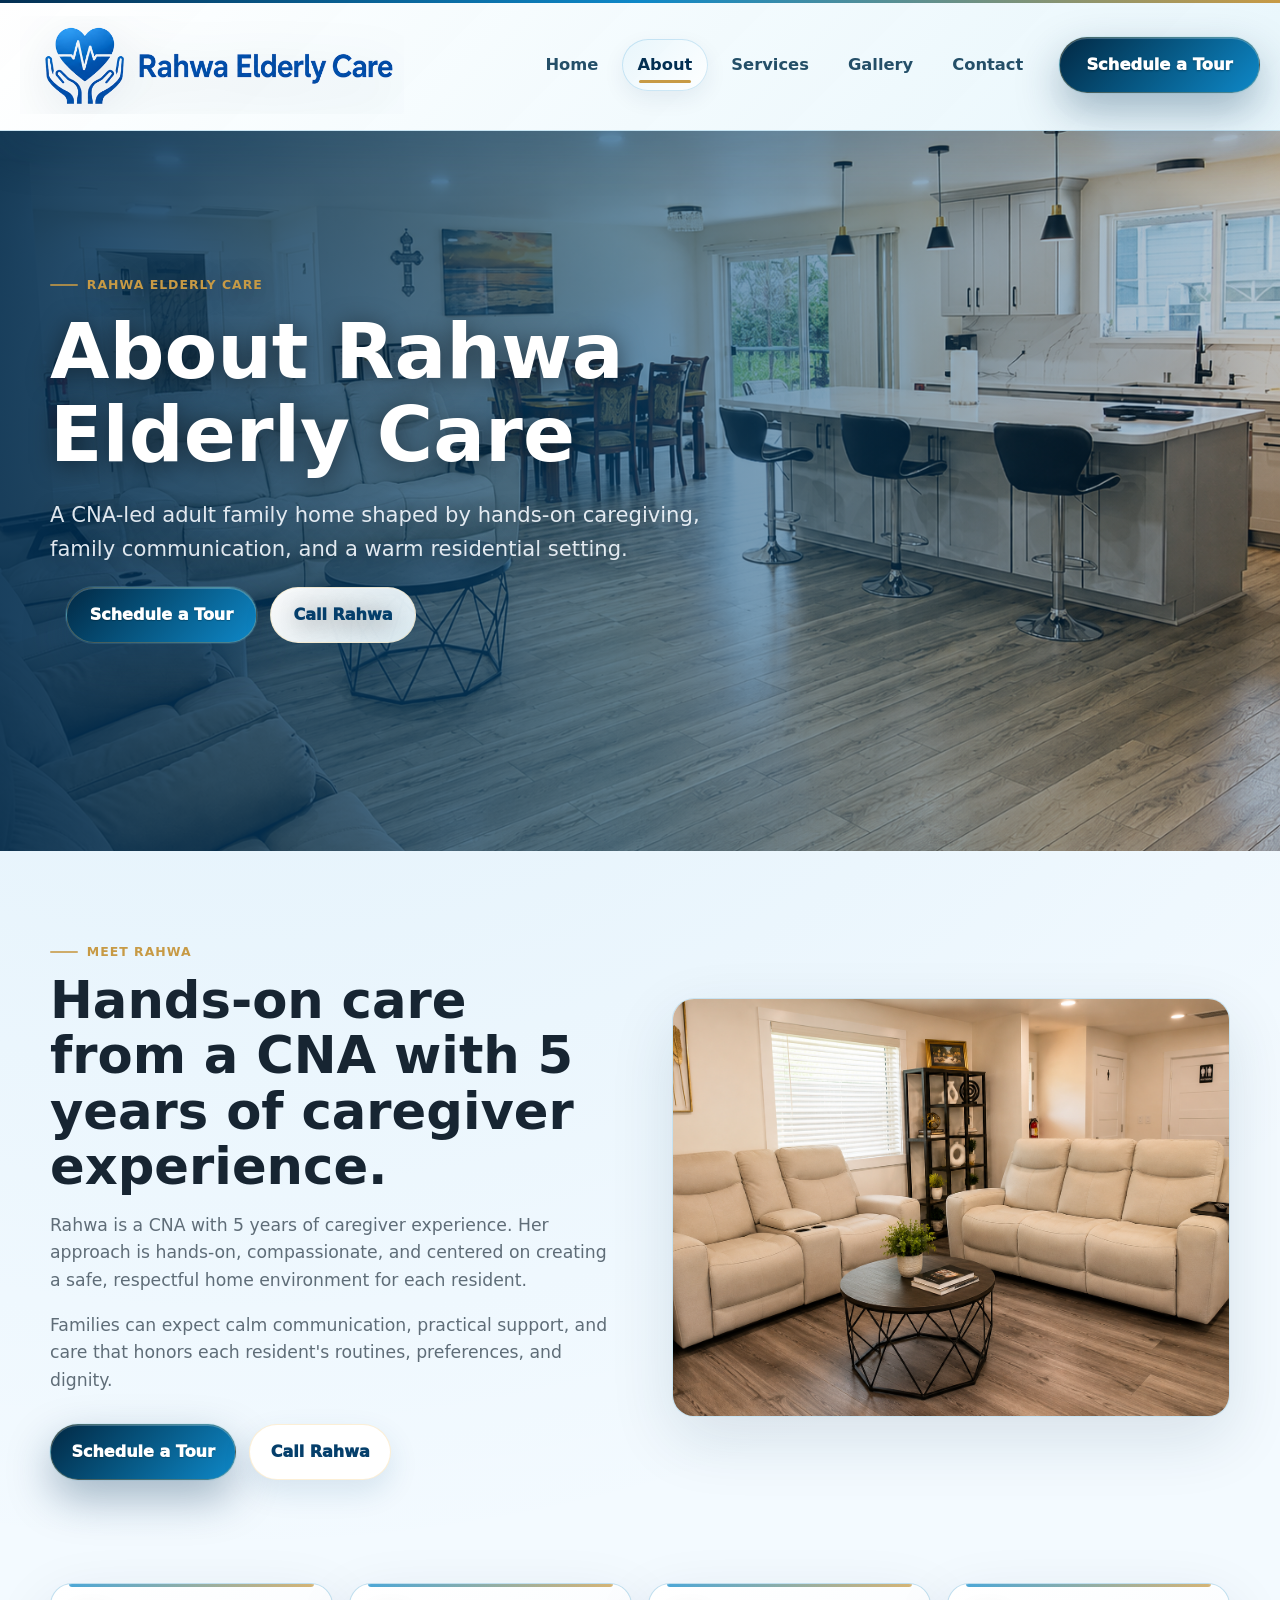
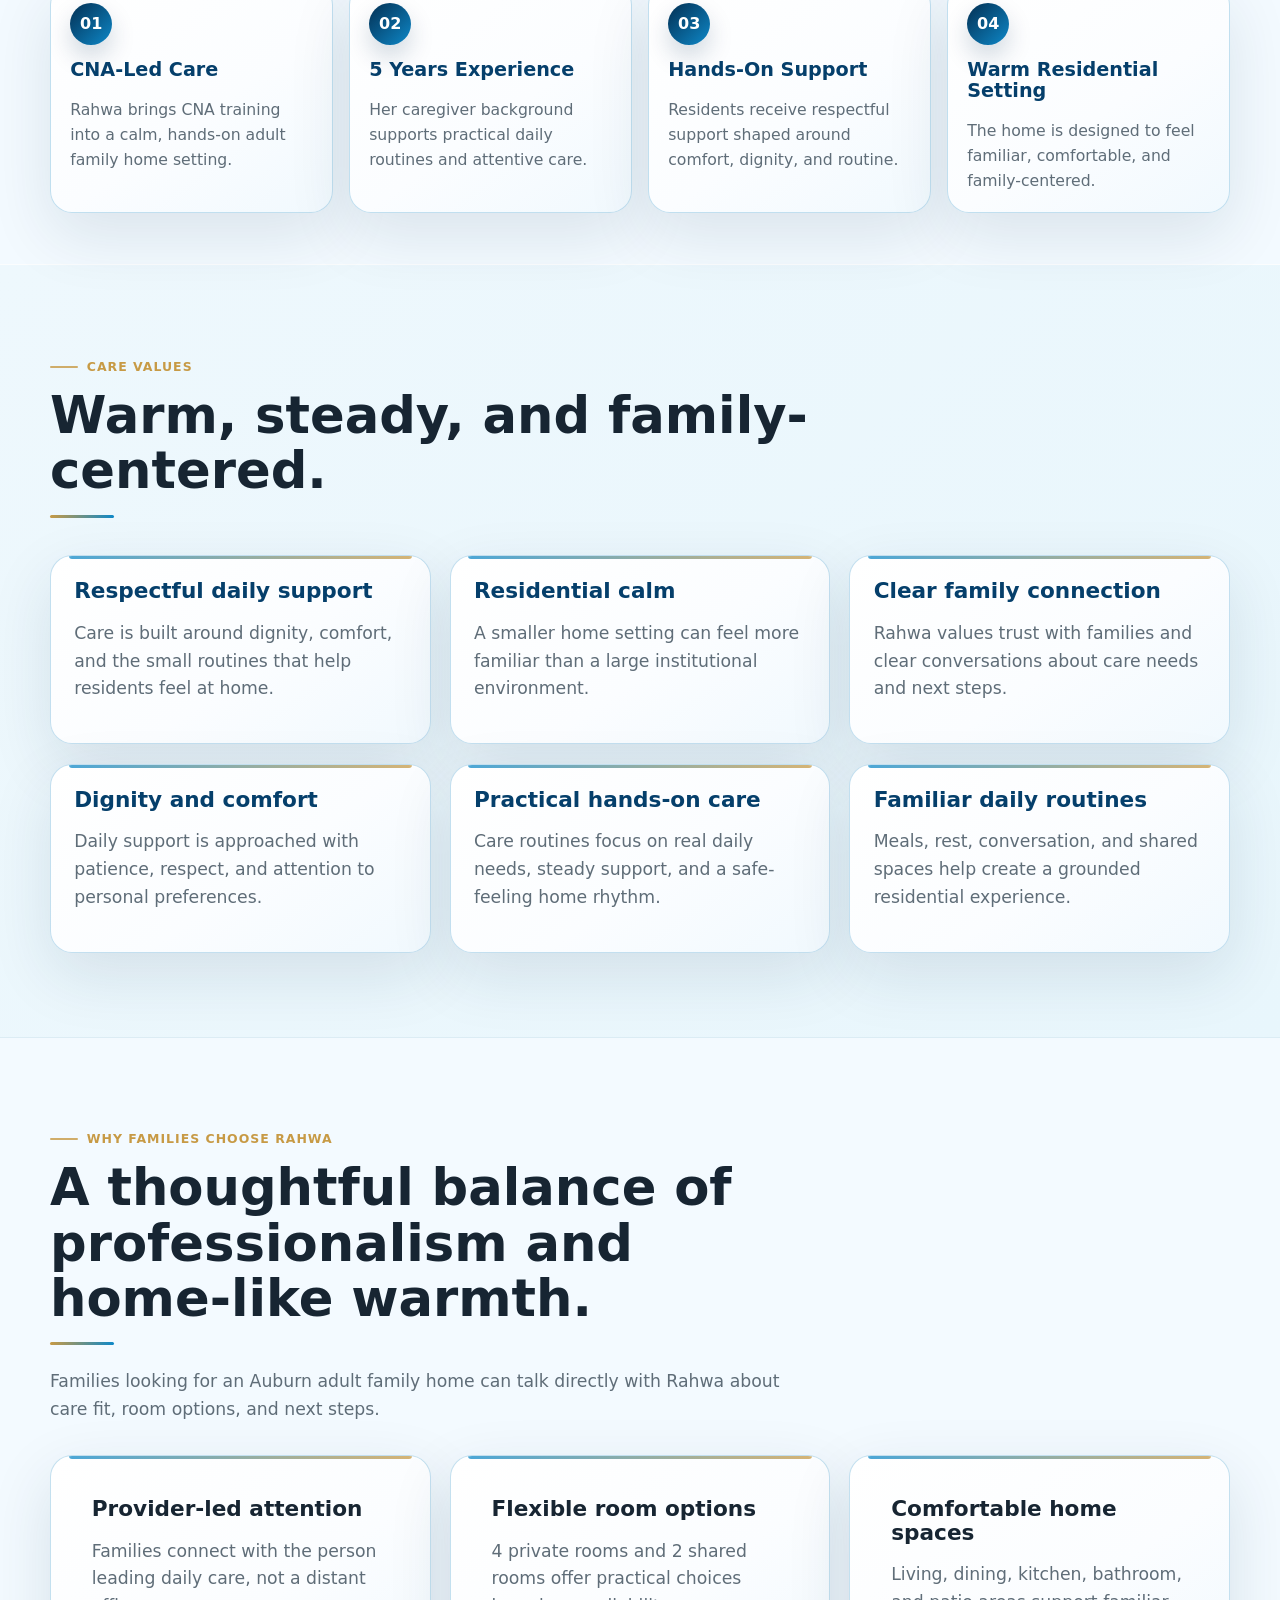
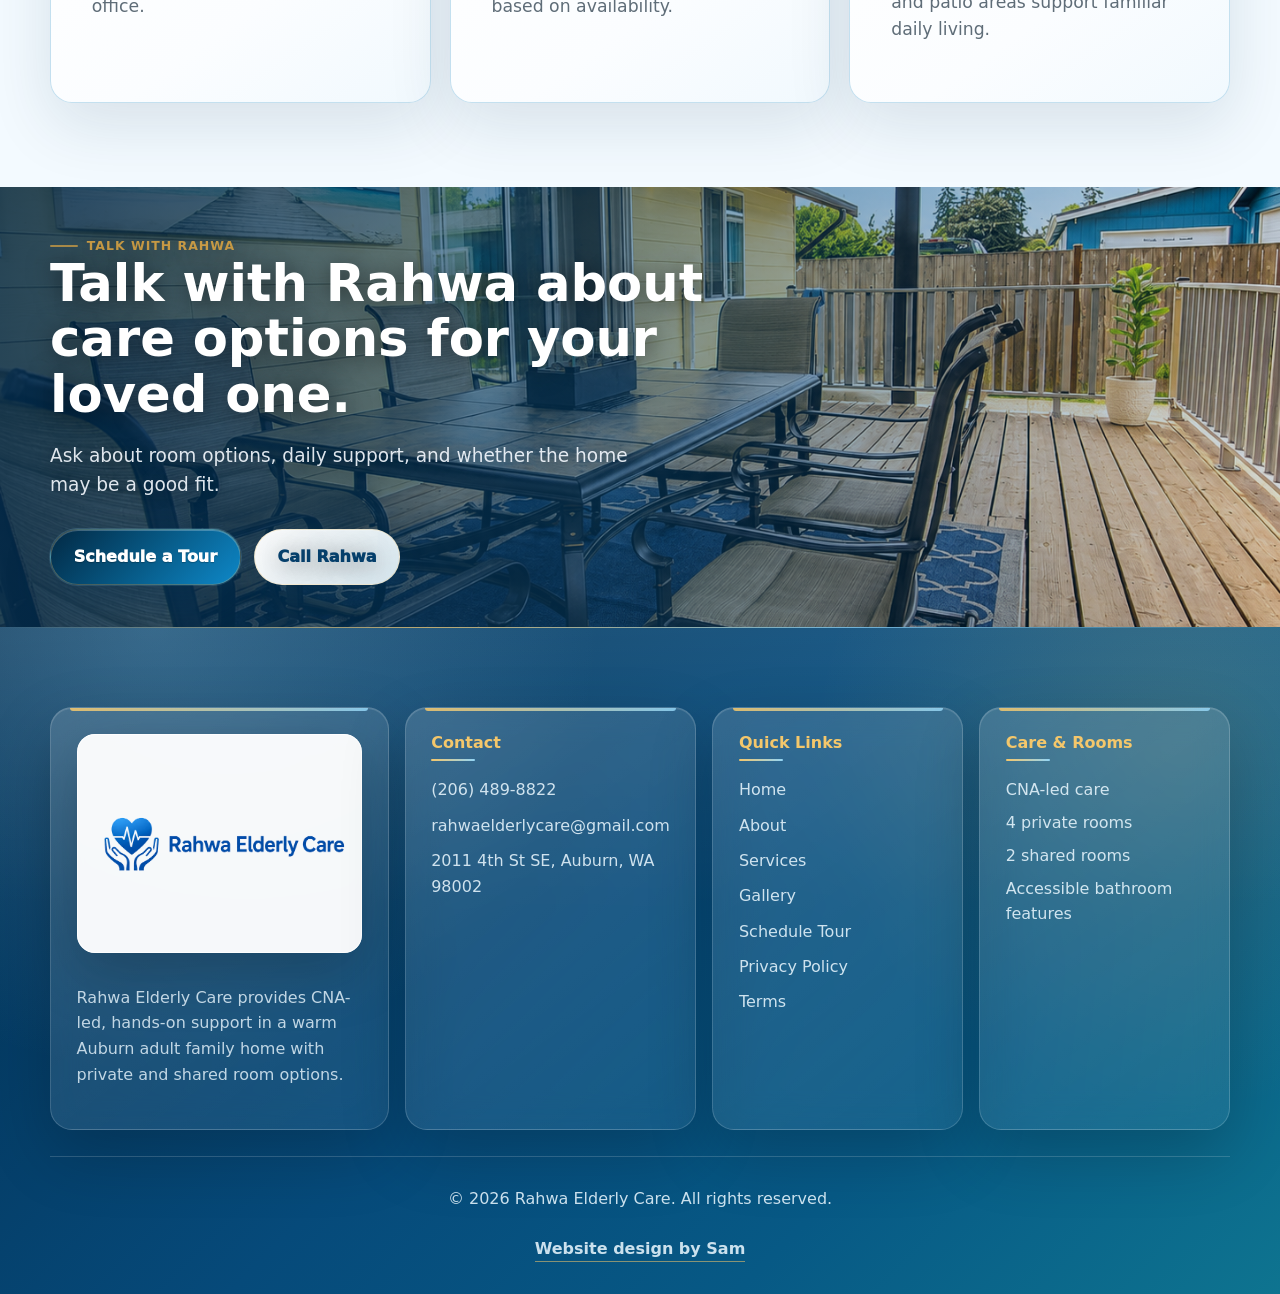
==== commit 1bebb5a1: "Polish Rahwa footer links and CTA buttons" ====
--- a/about/index.html
+++ b/about/index.html
@@ -105,10 +105,13 @@
       </div>
       <div class="footer-card">
         <h2>Quick Links</h2>
+        <a href="../">Home</a>
         <a href="../about/">About</a>
         <a href="../services/">Services</a>
         <a href="../gallery/">Gallery</a>
         <a href="../schedule-tour/">Schedule Tour</a>
+        <a href="../privacy-policy/">Privacy Policy</a>
+        <a href="../terms/">Terms</a>
       </div>
       <div class="footer-card">
         <h2>Care & Rooms</h2>
@@ -120,8 +123,7 @@
     </div>
     <div class="footer-bottom">
       <span>&copy; 2026 Rahwa Elderly Care. All rights reserved.</span>
-      <span class="footer-legal-links"><a href="../privacy-policy/">Privacy Policy</a><span class="footer-divider" aria-hidden="true"> | </span><a href="../terms/">Terms</a></span>
-      <a class="design-credit" href="https://webdesignsbysam.com" target="_blank" rel="noopener">Website design by Sam</a>
+      <a class="design-credit" href="https://www.afhdesignsbysam.com/" target="_blank" rel="noopener">Website design by Sam</a>
     </div>
   </footer>
   <script src="../assets/js/site.js" defer></script>
--- a/styles.css
+++ b/styles.css
@@ -37,13 +37,17 @@
 .nav-link:hover { color: var(--blue-deep); background: rgba(14, 136, 200, .11); transform: translateY(-1px); }
 .nav-link:hover:after, .nav-link.is-active:after { opacity: 1; transform: scaleX(1); }
 .nav-link.is-active { color: var(--blue-deep); background: linear-gradient(135deg, rgba(232,246,252,.98), rgba(255,255,255,.9)); box-shadow: inset 0 0 0 1px rgba(14, 136, 200, .18), 0 8px 22px rgba(3, 47, 82, .07); }
-.btn { display: inline-flex; align-items: center; justify-content: center; min-height: 46px; padding: .78rem 1.1rem; border-radius: 999px; font-weight: 900; text-decoration: none; border: 1px solid transparent; cursor: pointer; letter-spacing: 0; transition: transform .18s ease, box-shadow .18s ease, background .18s ease, border-color .18s ease; }
-.btn:hover { transform: translateY(-2px); }
-.btn-primary { background: linear-gradient(135deg, var(--blue-deep), var(--blue), var(--blue-bright)); color: #ffffff; text-shadow: 0 1px 1px rgba(0,0,0,.22); box-shadow: 0 16px 38px rgba(3, 47, 82, .3), inset 0 1px 0 rgba(255,255,255,.22); }
-.btn-primary:hover { background: linear-gradient(135deg, #022944, #064f78, #0878b8); box-shadow: var(--shadow-strong); }
+.btn { position: relative; isolation: isolate; overflow: hidden; display: inline-flex; align-items: center; justify-content: center; min-height: 50px; padding: .9rem 1.28rem; border-radius: 999px; font-weight: 950; text-decoration: none; border: 1px solid transparent; cursor: pointer; letter-spacing: 0; box-shadow: 0 12px 30px rgba(6,74,122,.12), inset 0 1px 0 rgba(255,255,255,.2); transition: transform .18s ease, box-shadow .18s ease, background .18s ease, border-color .18s ease, color .18s ease; }
+.btn:before { content: ""; position: absolute; inset: 0; z-index: -1; background: linear-gradient(110deg, transparent 0%, rgba(255,255,255,.34) 46%, transparent 62%); transform: translateX(-120%); transition: transform .45s ease; }
+.btn:hover { transform: translateY(-3px); }
+.btn:hover:before { transform: translateX(120%); }
+.btn-primary { background: linear-gradient(135deg, #022944, var(--blue), var(--blue-bright)); color: #ffffff; text-shadow: 0 1px 1px rgba(0,0,0,.24); border-color: rgba(255,255,255,.2); box-shadow: 0 18px 44px rgba(3, 47, 82, .34), 0 0 0 1px rgba(147,213,246,.18), inset 0 1px 0 rgba(255,255,255,.24); }
+.btn-primary:hover { background: linear-gradient(135deg, #021f36, #064f78, #0793d8); box-shadow: 0 26px 64px rgba(3, 47, 82, .4), 0 0 0 1px rgba(244,199,107,.3), inset 0 1px 0 rgba(255,255,255,.28); }
 .btn-secondary { color: var(--blue-dark); border-color: var(--line); background: white; }
-.btn-light { color: var(--blue-dark); background: rgba(255,255,255,.92); }
-.btn-secondary:hover, .btn-light:hover { border-color: rgba(14, 136, 200, .22); box-shadow: 0 12px 28px rgba(6, 74, 122, .12); }
+.btn-light { color: var(--blue-dark); background: linear-gradient(135deg, rgba(255,255,255,.98), rgba(232,246,252,.92)); border-color: rgba(255,255,255,.72); }
+.btn-secondary:hover, .btn-light:hover { color: var(--blue-deep); border-color: rgba(14, 136, 200, .28); box-shadow: 0 18px 42px rgba(6, 74, 122, .18), inset 0 1px 0 rgba(255,255,255,.9); }
+.hero-actions .btn, .cta-photo .btn, .hero .button-row .btn { min-height: 54px; padding-inline: 1.42rem; }
+.btn[href^="tel:"], .btn[href*="schedule-tour"] { border-color: rgba(244,199,107,.28); }
 .header-cta { padding-inline: 1.65rem; min-height: 54px; font-size: 1.02rem; white-space: nowrap; color: #ffffff; text-shadow: 0 1px 2px rgba(0,0,0,.3); border-color: rgba(255,255,255,.18); }
 .mobile-menu-toggle { display: none; flex: 0 0 52px; width: 52px; height: 52px; border-radius: 999px; border: 1px solid rgba(14, 136, 200, .22); background: linear-gradient(135deg, #ffffff, var(--sky)); box-shadow: 0 12px 26px rgba(6, 74, 122, .12); transition: transform .2s ease, box-shadow .2s ease, border-color .2s ease; }
 .mobile-menu-toggle:hover { transform: translateY(-1px); border-color: rgba(14, 136, 200, .34); box-shadow: 0 18px 34px rgba(6, 74, 122, .16); }
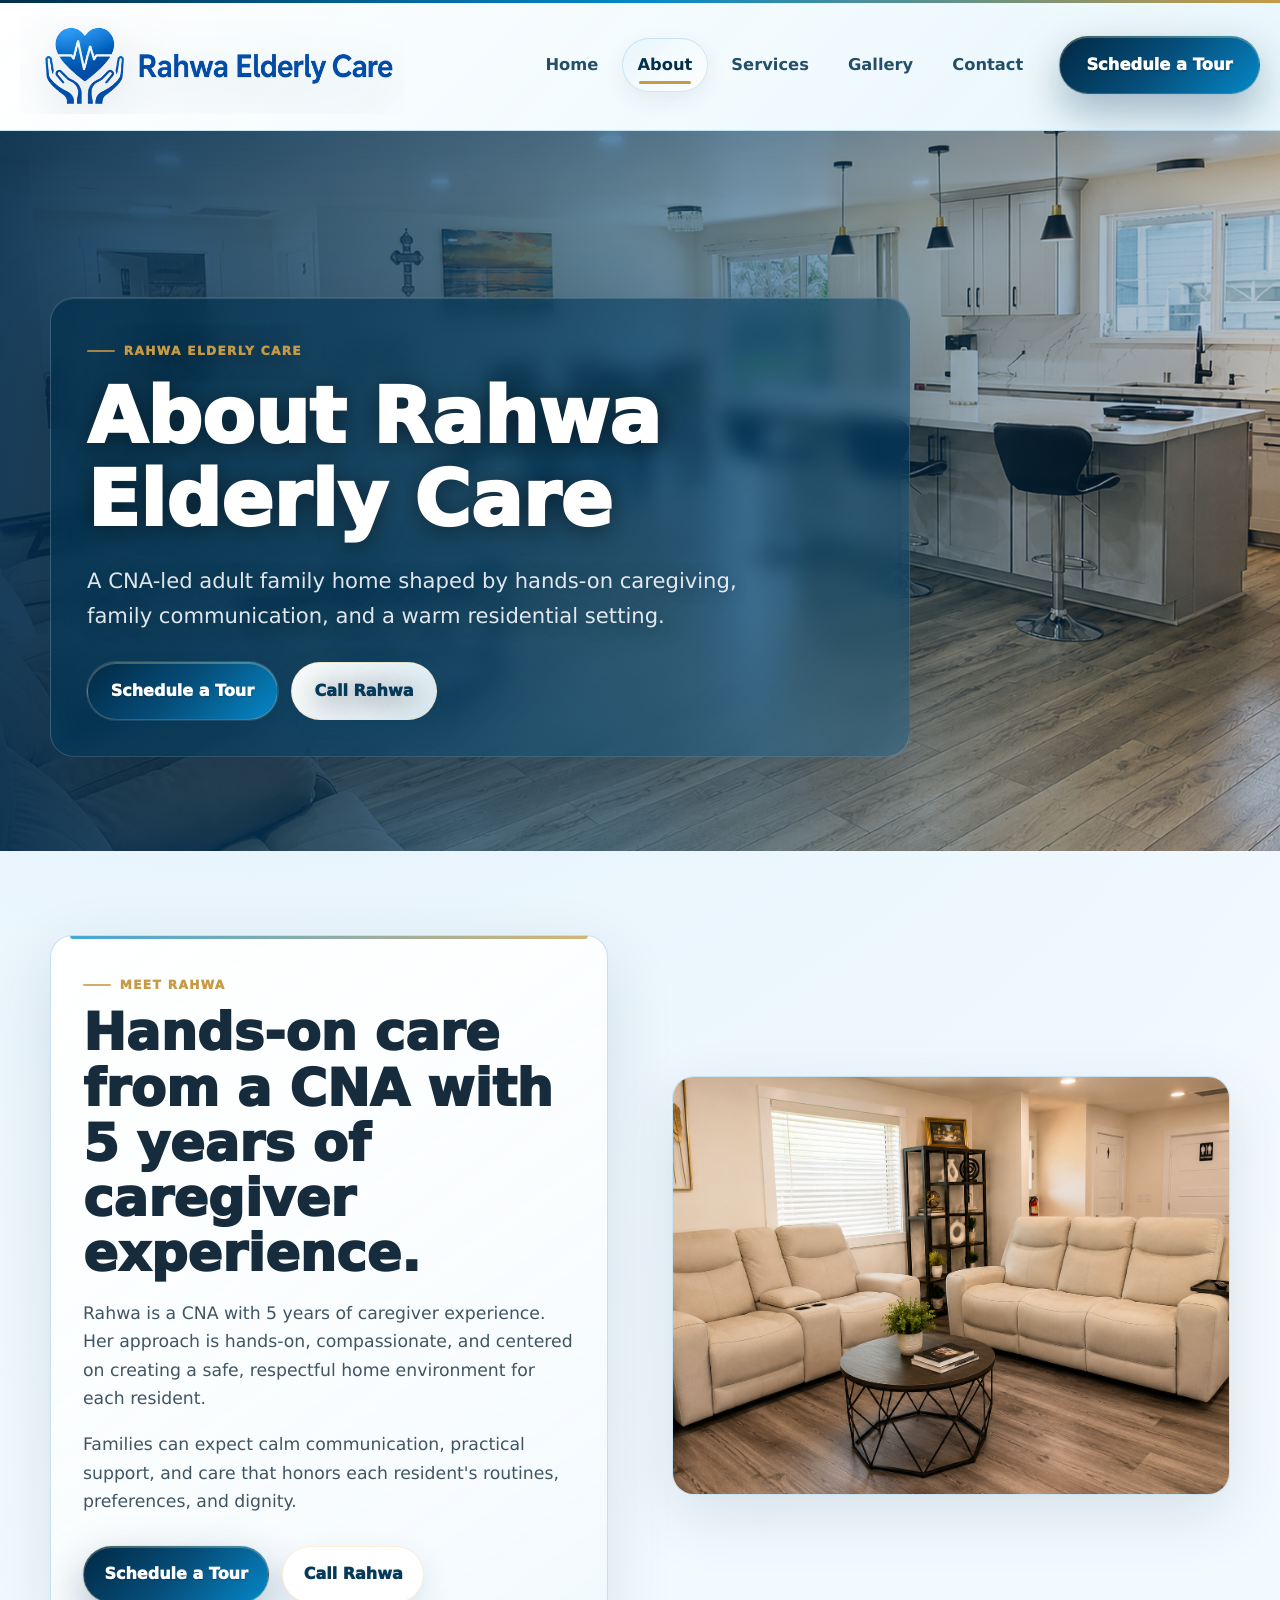
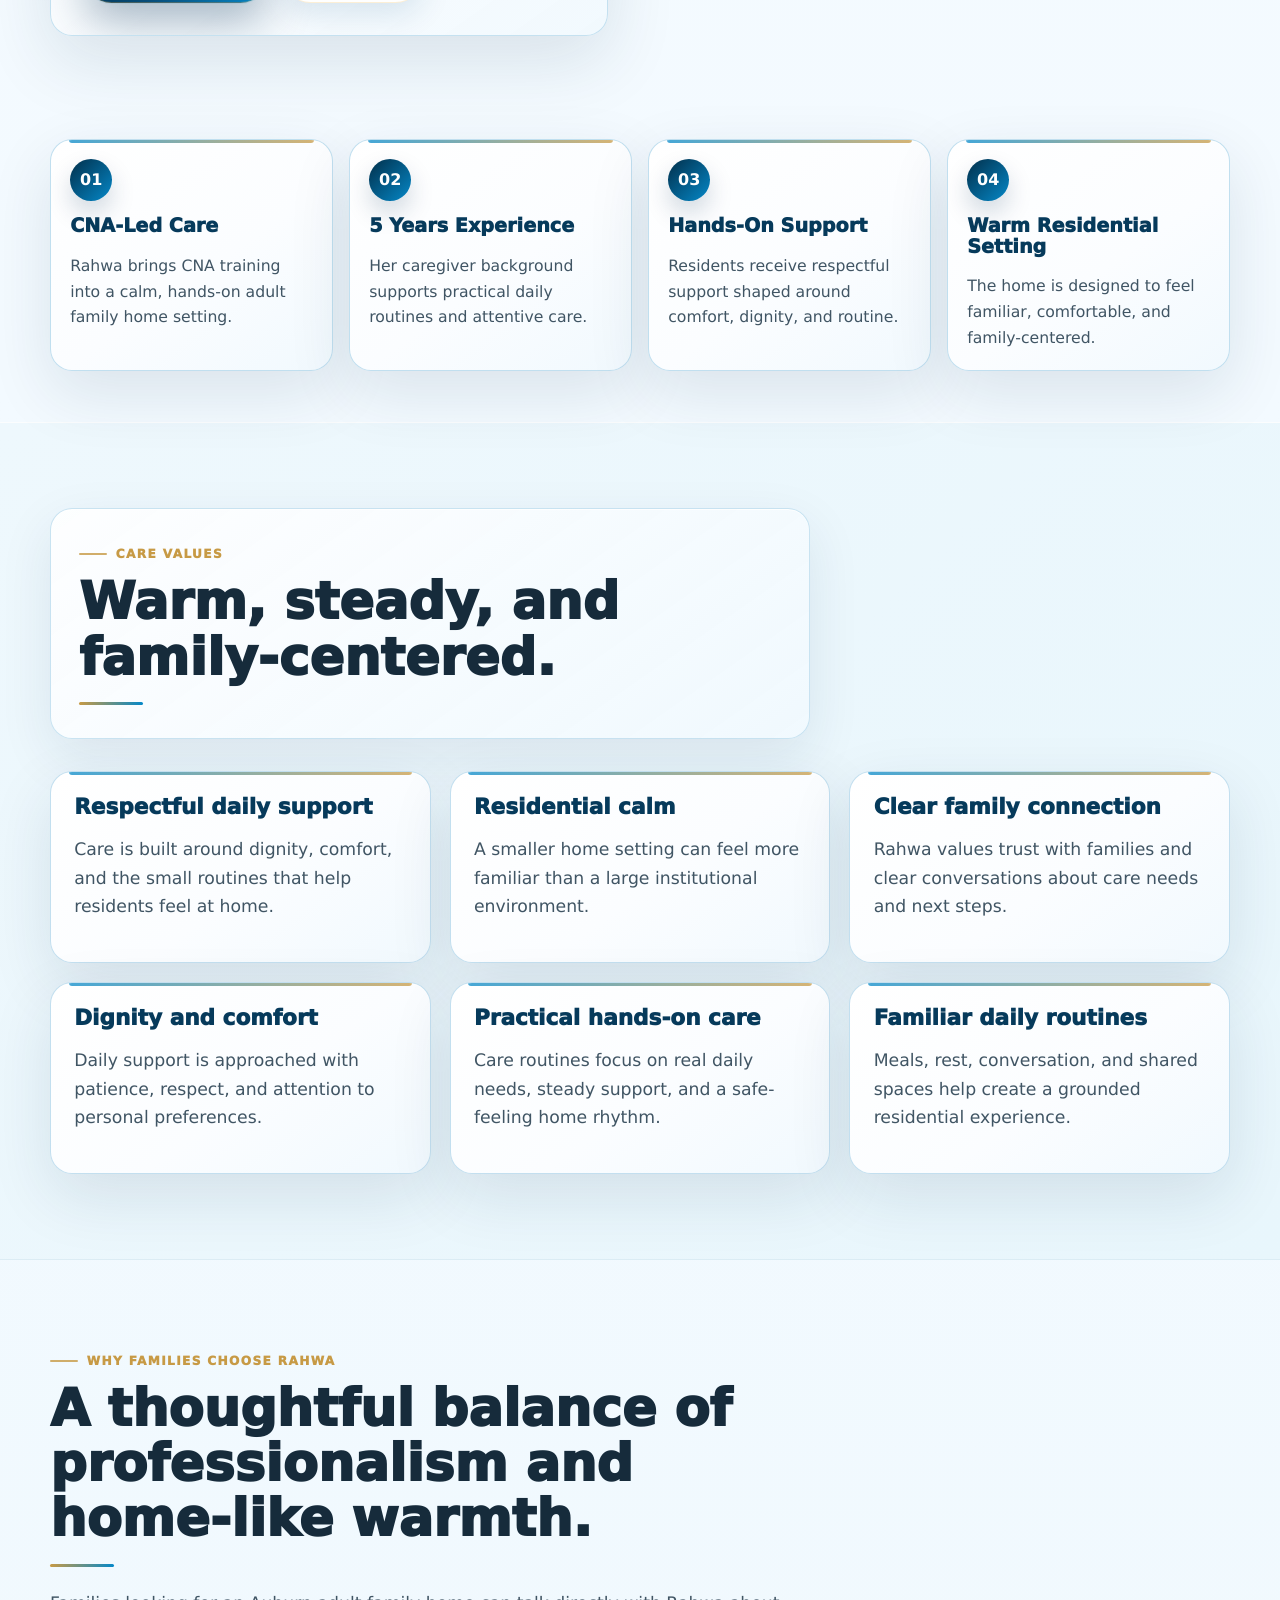
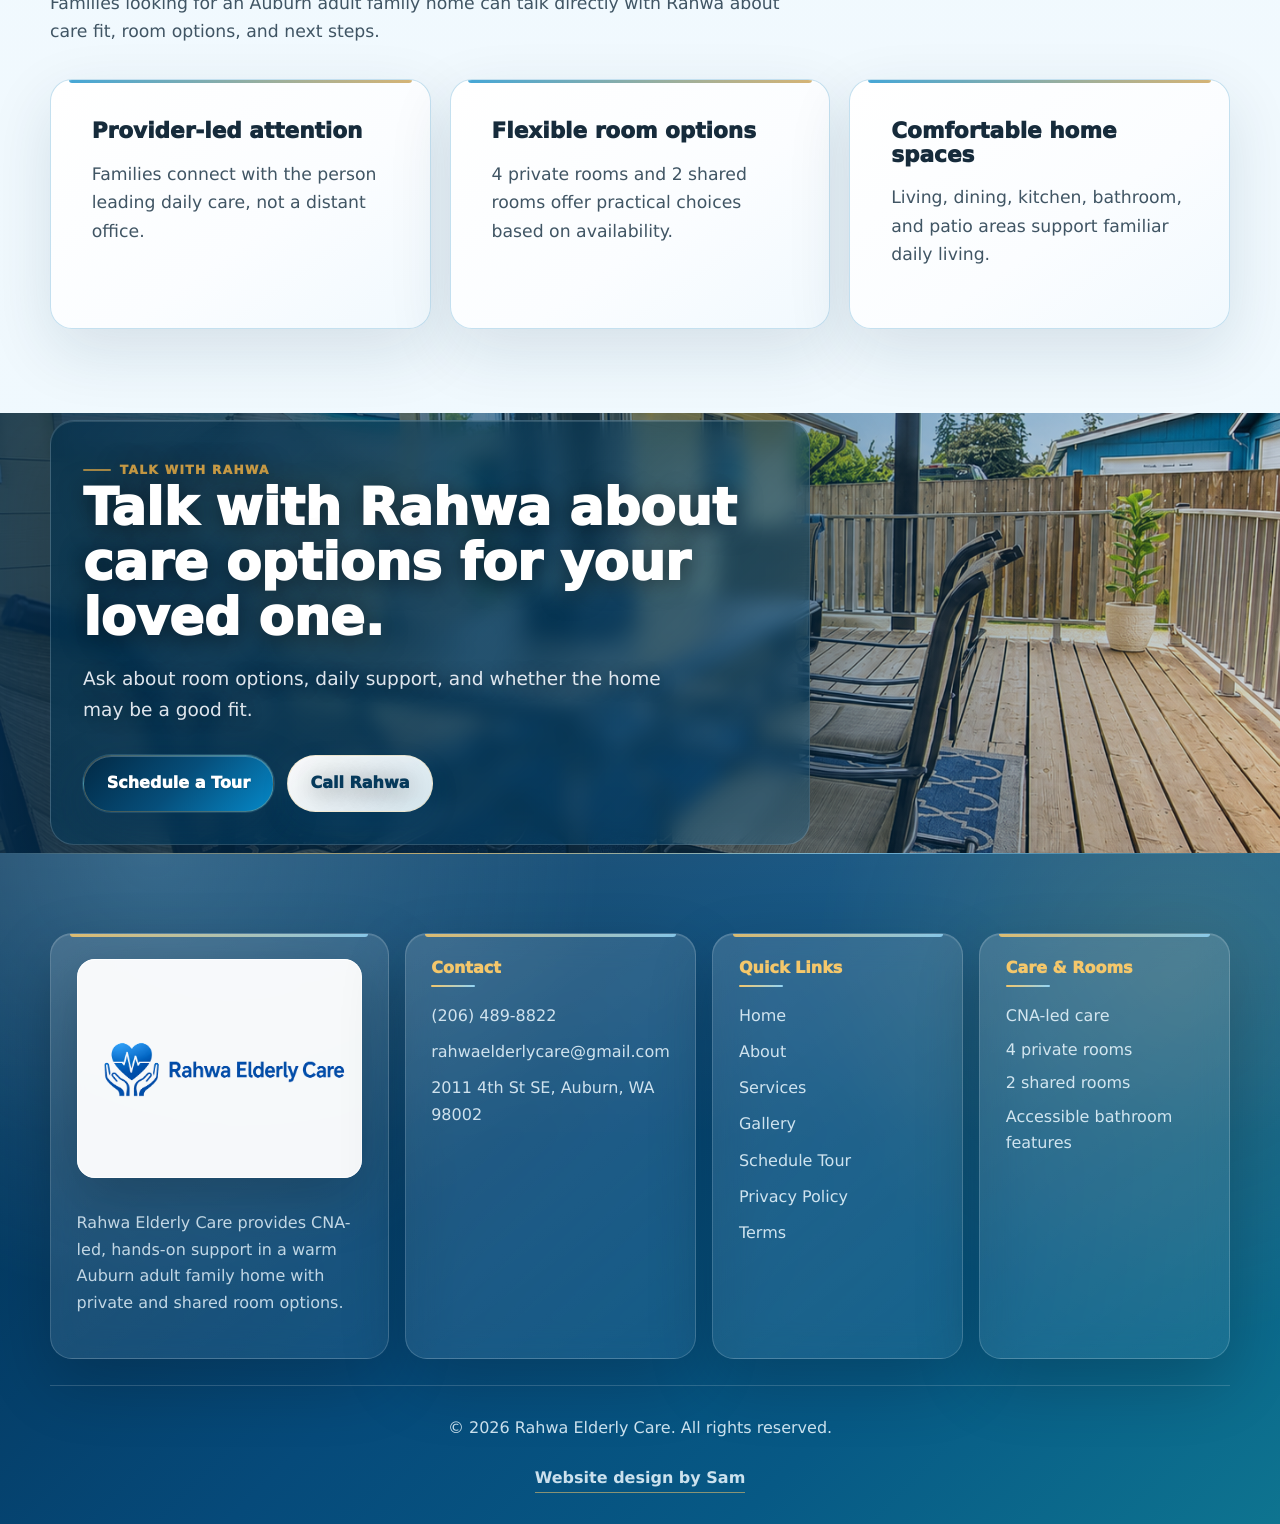
==== commit 0129ce81: "Update Rahwa social share preview metadata" ====
--- a/about/index.html
+++ b/about/index.html
@@ -3,14 +3,23 @@
 <head>
   <meta charset="utf-8">
   <meta name="viewport" content="width=device-width, initial-scale=1">
-  <title>About Rahwa Elderly Care | CNA-Led Care in Auburn, WA</title>
+  <title>About Rahwa Elderly Care | CNA-Led Adult Family Home in Auburn</title>
   <meta name="description" content="Meet Rahwa, a CNA and hands-on caregiver providing compassionate adult family home care in Auburn, Washington.">
   <link rel="canonical" href="https://rahwaelderlycare.com/about/">
-  <meta property="og:title" content="About Rahwa Elderly Care | CNA-Led Care in Auburn, WA">
+  <meta property="og:type" content="website">
+  <meta property="og:site_name" content="Rahwa Elderly Care">
+  <meta property="og:title" content="About Rahwa Elderly Care | CNA-Led Adult Family Home in Auburn">
   <meta property="og:description" content="Meet Rahwa, a CNA and hands-on caregiver providing compassionate adult family home care in Auburn, Washington.">
-  <meta property="og:type" content="website">
-  <meta property="og:image" content="/assets/images/rahwa-exterior-front-home.png">
+  <meta property="og:url" content="https://rahwaelderlycare.com/about/">
+  <meta property="og:image" content="https://rahwaelderlycare.com/assets/images/rahwa-social-preview-v2.png">
+  <meta property="og:image:width" content="1200">
+  <meta property="og:image:height" content="630">
+  <meta property="og:image:alt" content="Rahwa Elderly Care adult family home in Auburn, Washington">
   <meta name="twitter:card" content="summary_large_image">
+  <meta name="twitter:title" content="About Rahwa Elderly Care | CNA-Led Adult Family Home in Auburn">
+  <meta name="twitter:description" content="Meet Rahwa, a CNA and hands-on caregiver providing compassionate adult family home care in Auburn, Washington.">
+  <meta name="twitter:image" content="https://rahwaelderlycare.com/assets/images/rahwa-social-preview-v2.png">
+  <meta name="twitter:image:alt" content="Rahwa Elderly Care adult family home in Auburn, Washington">
   <link rel="icon" type="image/png" href="../assets/logos/rahwa-logo-icon.png">
   <link rel="apple-touch-icon" href="../assets/logos/rahwa-logo-icon.png">
   <link rel="manifest" href="../manifest.webmanifest">
--- a/styles.css
+++ b/styles.css
@@ -1,16 +1,16 @@
 :root {
-  --blue: #075985;
-  --blue-dark: #053f6b;
-  --blue-bright: #0e88c8;
-  --blue-deep: #032f52;
+  --blue: #064e7a;
+  --blue-dark: #063a5b;
+  --blue-bright: #0588c8;
+  --blue-deep: #022f4a;
   --sky: #e8f6fc;
   --page-bg: #f3faff;
   --section-soft: #eef8fd;
   --cream: #f8f3e7;
   --gold: #c79a45;
   --gold-light: #f4c76b;
-  --ink: #172532;
-  --muted: #5f6d78;
+  --ink: #162b3b;
+  --muted: #405564;
   --line: #d6e8f1;
   --white: #ffffff;
   --radius: 16px;
@@ -20,13 +20,13 @@
 }
 * { box-sizing: border-box; }
 html { scroll-behavior: smooth; }
-body { margin: 0; font-family: Inter, ui-sans-serif, system-ui, -apple-system, BlinkMacSystemFont, "Segoe UI", sans-serif; color: var(--ink); background: radial-gradient(circle at 18% 0%, rgba(14, 136, 200, .11), transparent 34%), var(--page-bg); line-height: 1.6; }
+body { margin: 0; font-family: Inter, ui-sans-serif, system-ui, -apple-system, BlinkMacSystemFont, "Segoe UI", sans-serif; color: var(--ink); background: radial-gradient(circle at 18% 0%, rgba(5, 136, 200, .1), transparent 34%), linear-gradient(180deg, #f6fbff 0%, var(--page-bg) 42%, #eef8fd 100%); line-height: 1.65; text-rendering: geometricPrecision; }
 img { max-width: 100%; display: block; }
 a { color: inherit; }
 :focus-visible { outline: 3px solid var(--gold); outline-offset: 3px; }
 .skip-link { position: absolute; left: 1rem; top: -4rem; z-index: 99; background: var(--blue-dark); color: white; padding: .75rem 1rem; border-radius: var(--radius); }
 .skip-link:focus { top: 1rem; }
-.site-header { position: sticky; top: 0; z-index: 20; background: linear-gradient(135deg, rgba(255,255,255,.98), rgba(232,246,252,.94)); backdrop-filter: blur(22px); border-bottom: 1px solid rgba(14, 136, 200, .2); box-shadow: 0 20px 48px rgba(3, 47, 82, .15); }
+.site-header { position: sticky; top: 0; z-index: 20; background: linear-gradient(135deg, rgba(255,255,255,.98), rgba(232,246,252,.94)); backdrop-filter: blur(22px); border-bottom: 1px solid rgba(5, 136, 200, .2); box-shadow: 0 20px 48px rgba(3, 47, 82, .15); }
 .site-header:before { content: ""; position: absolute; inset: 0 0 auto; height: 3px; background: linear-gradient(90deg, var(--blue-deep), var(--blue-bright), var(--gold)); }
 .nav-shell { max-width: 1320px; margin: 0 auto; padding: 1rem 1.25rem; display: flex; align-items: center; gap: 1.25rem; }
 .brand { display: inline-flex; align-items: center; flex: 0 0 auto; width: clamp(300px, 30vw, 390px); height: 98px; overflow: hidden; }
@@ -49,7 +49,9 @@
 .hero-actions .btn, .cta-photo .btn, .hero .button-row .btn { min-height: 54px; padding-inline: 1.42rem; }
 .btn[href^="tel:"], .btn[href*="schedule-tour"] { border-color: rgba(244,199,107,.28); }
 .header-cta { padding-inline: 1.65rem; min-height: 54px; font-size: 1.02rem; white-space: nowrap; color: #ffffff; text-shadow: 0 1px 2px rgba(0,0,0,.3); border-color: rgba(255,255,255,.18); }
-.mobile-menu-toggle { display: none; flex: 0 0 52px; width: 52px; height: 52px; border-radius: 999px; border: 1px solid rgba(14, 136, 200, .22); background: linear-gradient(135deg, #ffffff, var(--sky)); box-shadow: 0 12px 26px rgba(6, 74, 122, .12); transition: transform .2s ease, box-shadow .2s ease, border-color .2s ease; }
+.mobile-menu-toggle { position: relative; display: none; flex: 0 0 52px; width: 52px; height: 52px; border-radius: 999px; border: 1px solid rgba(5, 136, 200, .22); background: linear-gradient(135deg, #ffffff, var(--sky)); box-shadow: 0 12px 26px rgba(6, 74, 122, .12); transition: transform .2s ease, box-shadow .2s ease, border-color .2s ease; }
+.mobile-menu-toggle:after { content: ""; position: absolute; left: 13px; right: 13px; bottom: 8px; height: 3px; border-radius: 999px; background: var(--gold); opacity: 0; transform: scaleX(.35); transition: opacity .2s ease, transform .2s ease; }
+.mobile-menu-toggle:hover:after, .mobile-menu-toggle[aria-expanded="true"]:after { opacity: 1; transform: scaleX(1); }
 .mobile-menu-toggle:hover { transform: translateY(-1px); border-color: rgba(14, 136, 200, .34); box-shadow: 0 18px 34px rgba(6, 74, 122, .16); }
 .mobile-menu-toggle span { display: block; width: 21px; height: 2px; background: var(--blue-dark); margin: 4px auto; border-radius: 999px; }
 .mobile-menu { display: none; border-top: 1px solid var(--line); padding: .85rem 1rem 1.1rem; background: linear-gradient(135deg, rgba(255,255,255,.99), rgba(232,246,252,.96)); box-shadow: 0 20px 34px rgba(8, 58, 94, .12); }
@@ -61,11 +63,12 @@
 .hero { min-height: 720px; position: relative; display: grid; align-items: end; overflow: hidden; }
 .hero picture, .hero picture img { position: absolute; inset: 0; width: 100%; height: 100%; object-fit: cover; }
 .hero-overlay { position: absolute; inset: 0; background: linear-gradient(90deg, rgba(3,47,82,.9), rgba(6,74,122,.62) 48%, rgba(3,47,82,.24)); }
-.hero-content { position: relative; width: min(1180px, calc(100% - 2rem)); margin: 0 auto; padding: 0 0 6.5rem; color: white; }
-.eyebrow { display: inline-flex; align-items: center; gap: .55rem; color: var(--gold); text-transform: uppercase; font-weight: 900; letter-spacing: .08em; font-size: .78rem; }
+.hero-content { position: relative; width: min(860px, calc(100% - 2rem)); margin: 0 auto 5.9rem max(1rem, calc((100vw - 1180px) / 2)); padding: clamp(1.35rem, 3vw, 2.25rem); color: white; border: 1px solid rgba(255,255,255,.16); border-radius: 24px; background: linear-gradient(135deg, rgba(2, 47, 74, .76), rgba(6, 78, 122, .44)); box-shadow: 0 30px 90px rgba(0,0,0,.27), inset 0 1px 0 rgba(255,255,255,.14); backdrop-filter: blur(10px); text-shadow: 0 3px 22px rgba(0,0,0,.4); }
+.eyebrow { display: inline-flex; align-items: center; gap: .55rem; color: var(--gold); text-transform: uppercase; font-weight: 950; letter-spacing: .11em; font-size: .76rem; }
 .eyebrow:before { content: ""; width: 28px; height: 2px; border-radius: 999px; background: currentColor; opacity: .8; }
-h1, h2, h3 { line-height: 1.08; margin: 0; letter-spacing: 0; }
+h1, h2, h3 { line-height: 1.08; margin: 0; letter-spacing: 0; color: var(--ink); font-weight: 950; }
 h1 { font-size: clamp(2.7rem, 6vw, 5.8rem); max-width: 850px; margin-top: 1rem; }
+.hero h1, .page-hero h1, .cta-photo h2 { color: white; }
 .hero p { max-width: 660px; font-size: clamp(1.05rem, 1.7vw, 1.35rem); }
 .button-row { display: flex; gap: .8rem; flex-wrap: wrap; margin-top: 1.8rem; }
 .trust-strip { width: min(1180px, calc(100% - 2rem)); margin: -3.5rem auto 0; position: relative; z-index: 3; display: grid; grid-template-columns: repeat(4, 1fr); gap: .8rem; }
@@ -80,12 +83,15 @@
 .reverse picture { order: -1; }
 .section h2 { font-size: clamp(2rem, 4vw, 3.6rem); margin-top: .7rem; }
 .section p, .section-heading p { color: var(--muted); font-size: 1.08rem; }
+.split > div:not(.image-card), .premium-form-layout > div:first-child { position: relative; overflow: hidden; border: 1px solid rgba(190,221,238,.88); border-radius: var(--radius-lg); padding: clamp(1.35rem, 3vw, 2rem); background: linear-gradient(145deg, rgba(255,255,255,.96), rgba(251,253,255,.92) 58%, rgba(241,249,254,.96)); box-shadow: 0 24px 70px rgba(18,48,74,.12), inset 0 1px 0 rgba(255,255,255,.88); }
+.split > div:not(.image-card):before, .premium-form-layout > div:first-child:before { content: ""; position: absolute; left: 1.2rem; right: 1.2rem; top: 0; height: 3px; border-radius: 0 0 999px 999px; background: linear-gradient(90deg, var(--blue-bright), var(--gold)); opacity: .74; }
 .image-card { overflow: hidden; border-radius: var(--radius-lg); box-shadow: var(--shadow); background: var(--sky); border: 1px solid rgba(190,221,238,.75); }
 .image-card img { aspect-ratio: 4 / 3; width: 100%; height: 100%; object-fit: cover; }
 .mini-list { display: grid; gap: .75rem; margin-top: 1.5rem; }
-.mini-list span { border-left: 4px solid var(--gold); padding: .7rem 1rem; background: linear-gradient(135deg, var(--section-soft), #ffffff); border-radius: 0 var(--radius) var(--radius) 0; font-weight: 800; }
+.mini-list span { border: 1px solid rgba(190,221,238,.84); border-left: 4px solid var(--gold); padding: .75rem 1rem; background: linear-gradient(135deg, #ffffff, var(--section-soft)); border-radius: var(--radius); font-weight: 850; color: var(--blue-dark); box-shadow: 0 12px 28px rgba(18,48,74,.07); }
 .warm-band { width: 100%; max-width: none; background: linear-gradient(135deg, var(--section-soft), var(--sky)); padding: 5.35rem max(1rem, calc((100vw - 1180px) / 2)); box-shadow: inset 0 1px 0 rgba(255,255,255,.8), inset 0 -1px 0 rgba(214,232,241,.7); }
 .section-heading { max-width: 760px; margin-bottom: 2rem; }
+.warm-band > .section-heading, .gallery-preview > .section-heading, .map-section > .section-heading { position: relative; overflow: hidden; padding: clamp(1.25rem, 3vw, 1.75rem); border: 1px solid rgba(190,221,238,.82); border-radius: var(--radius-lg); background: linear-gradient(145deg, rgba(255,255,255,.88), rgba(241,249,254,.82)); box-shadow: 0 18px 54px rgba(18,48,74,.09), inset 0 1px 0 rgba(255,255,255,.82); }
 .section-heading h2 { position: relative; padding-bottom: .35rem; }
 .section-heading h2:after { content: ""; display: block; width: 64px; height: 3px; border-radius: 999px; margin-top: 1rem; background: linear-gradient(90deg, var(--gold), var(--blue-bright)); }
 .feature-grid, .cards-three, .service-grid { display: grid; grid-template-columns: repeat(3, 1fr); gap: 1.2rem; }
@@ -102,7 +108,7 @@
 .cta-photo { position: relative; min-height: 520px; display: grid; align-items: center; color: white; overflow: hidden; margin-top: 2rem; }
 .cta-photo > img { position: absolute; inset: 0; z-index: 0; width: 100%; height: 100%; object-fit: cover; }
 .cta-photo:before { content: ""; position: absolute; inset: 0; z-index: 1; background: linear-gradient(90deg, rgba(3,47,82,.84), rgba(6,74,122,.52) 48%, rgba(3,47,82,.16)); }
-.cta-photo > div { position: relative; z-index: 2; width: min(760px, calc(100% - 2rem)); margin-left: max(1rem, calc((100vw - 1180px) / 2)); margin-right: auto; padding: 0; border: 0; border-radius: 0; background: transparent; box-shadow: none; backdrop-filter: none; text-shadow: 0 3px 24px rgba(0,0,0,.55); }
+.cta-photo > div { position: relative; z-index: 2; width: min(760px, calc(100% - 2rem)); margin-left: max(1rem, calc((100vw - 1180px) / 2)); margin-right: auto; padding: clamp(1.3rem, 3vw, 2rem); border: 1px solid rgba(255,255,255,.16); border-radius: 24px; background: linear-gradient(135deg, rgba(2,47,74,.72), rgba(6,78,122,.38)); box-shadow: 0 28px 82px rgba(0,0,0,.25), inset 0 1px 0 rgba(255,255,255,.13); backdrop-filter: blur(10px); text-shadow: 0 3px 24px rgba(0,0,0,.55); }
 .cta-photo h2 { font-size: clamp(2rem, 4vw, 3.8rem); max-width: 690px; }
 .cta-photo p { max-width: 620px; font-size: clamp(1.03rem, 1.45vw, 1.18rem); color: rgba(245,250,255,.9); text-shadow: 0 2px 18px rgba(0,0,0,.46); }
 .map-section { padding: 4.5rem max(1rem, calc((100vw - 1180px) / 2)); background: linear-gradient(135deg, var(--sky), var(--section-soft)); box-shadow: inset 0 1px 0 rgba(255,255,255,.8); }
@@ -110,7 +116,7 @@
 .page-hero { position: relative; min-height: 720px; display: grid; align-items: end; overflow: hidden; color: white; }
 .page-hero img { position: absolute; inset: 0; z-index: 0; width: 100%; height: 100%; object-fit: cover; }
 .page-hero:before { content: ""; position: absolute; inset: 0; z-index: 1; background: linear-gradient(90deg, rgba(3,47,82,.9), rgba(6,74,122,.62) 48%, rgba(3,47,82,.24)); }
-.page-hero div { position: relative; z-index: 2; width: min(1180px, calc(100% - 2rem)); margin: 0 auto; padding: 0 0 6.5rem; max-width: 1180px; text-shadow: 0 3px 24px rgba(0,0,0,.5); }
+.page-hero > div { position: relative; z-index: 2; width: min(860px, calc(100% - 2rem)); margin: 0 auto 5.9rem max(1rem, calc((100vw - 1180px) / 2)); padding: clamp(1.35rem, 3vw, 2.25rem); max-width: 860px; border: 1px solid rgba(255,255,255,.16); border-radius: 24px; background: linear-gradient(135deg, rgba(2,47,74,.76), rgba(6,78,122,.44)); box-shadow: 0 30px 90px rgba(0,0,0,.27), inset 0 1px 0 rgba(255,255,255,.14); backdrop-filter: blur(10px); text-shadow: 0 3px 24px rgba(0,0,0,.5); }
 .page-hero h1 { font-size: clamp(2.7rem, 6vw, 5.8rem); max-width: 850px; margin-top: 1rem; }
 .page-hero p { max-width: 680px; font-size: clamp(1.05rem, 1.7vw, 1.32rem); color: rgba(245,250,255,.9); text-shadow: 0 2px 20px rgba(0,0,0,.42); }
 .hero-actions { margin-top: 1.8rem; }
@@ -158,8 +164,8 @@
 .contact-shortcuts span { color: var(--gold); text-transform: uppercase; letter-spacing: .07em; font-size: .72rem; font-weight: 900; }
 .contact-shortcuts strong { color: var(--blue-dark); line-height: 1.25; word-break: break-word; }
 .trust-note { margin-top: 1rem; padding: 1.1rem 1.2rem; font-weight: 800; color: var(--blue-dark); border-left: 4px solid var(--gold); }
-.lead-form { position: relative; display: grid; grid-template-columns: 1fr 1fr; gap: 1.15rem; padding: clamp(1.35rem, 3vw, 2rem); border: 1px solid rgba(14,136,200,.24); border-radius: var(--radius-lg); box-shadow: 0 32px 86px rgba(6,74,122,.16), inset 0 1px 0 rgba(255,255,255,.88); background: linear-gradient(145deg, #ffffff, #fbfdff 58%, #f1f9fe); overflow: hidden; }
-.lead-form label { display: grid; gap: .45rem; font-weight: 850; color: var(--blue-dark); }
+.lead-form { position: relative; display: grid; grid-template-columns: 1fr 1fr; gap: 1.15rem; padding: clamp(1.35rem, 3vw, 2.15rem); border: 1px solid rgba(5,136,200,.28); border-radius: 24px; box-shadow: 0 36px 96px rgba(6,74,122,.18), inset 0 1px 0 rgba(255,255,255,.9); background: linear-gradient(145deg, #ffffff, #fbfdff 58%, #eef8fd); overflow: hidden; }
+.lead-form label { display: grid; gap: .45rem; font-weight: 900; color: var(--blue-dark); font-size: .96rem; }
 .lead-form .full, .lead-form .form-status, .lead-form button { grid-column: 1 / -1; }
 input, select, textarea { width: 100%; min-height: 52px; border: 1px solid #c8d8e1; border-radius: var(--radius); padding: .92rem 1rem; font: inherit; color: var(--ink); background: white; box-shadow: 0 8px 22px rgba(18,48,74,.04); transition: border-color .18s ease, box-shadow .18s ease, background .18s ease; }
 input:hover, select:hover, textarea:hover { border-color: rgba(14,136,200,.32); background: #fbfdff; }
@@ -208,9 +214,11 @@
   .desktop-nav, .header-cta { display: none; }
   .mobile-menu-toggle { display: block; margin-left: auto; }
   .mobile-menu.is-open { display: block; }
-  .nav-shell { max-width: 100%; }
-  .brand { width: min(360px, 66vw); height: 88px; }
+  .nav-shell { max-width: 100%; padding: .65rem 1rem; }
+  .brand { width: min(250px, 58vw); height: 60px; }
+  .mobile-menu-toggle { flex-basis: 48px; width: 48px; height: 48px; }
   .hero { min-height: 650px; }
+  .hero-content, .page-hero > div, .cta-photo > div { width: min(760px, calc(100% - 2rem)); margin-left: 1rem; margin-right: 1rem; }
   .trust-strip, .feature-grid, .cards-three, .service-grid, .gallery-grid, .footer-grid { grid-template-columns: repeat(2, 1fr); }
   .premium-stat-grid, .service-grid-premium { grid-template-columns: repeat(2, 1fr); }
   .split, .form-layout { grid-template-columns: 1fr; gap: 2rem; }
@@ -218,21 +226,27 @@
   .photo-mosaic img, .photo-mosaic img:first-child { grid-row: auto; aspect-ratio: 4 / 3; }
 }
 @media (max-width: 640px) {
-  .nav-shell { padding: .65rem 1rem; }
-  .brand { width: min(300px, 72vw); height: 72px; }
-  .hero { min-height: 610px; }
-  .hero-content { padding-bottom: 4.5rem; }
-  h1 { font-size: 2.55rem; }
+  .nav-shell { padding: .55rem .85rem; gap: .7rem; }
+  .brand { width: min(225px, 62vw); height: 54px; }
+  .mobile-menu-toggle { flex-basis: 46px; width: 46px; height: 46px; }
+  .mobile-menu { padding: .7rem .85rem 1rem; }
+  .mobile-menu-link { min-height: 48px; font-size: 1rem; }
+  .hero { min-height: 600px; }
+  .hero-content { margin-bottom: 3.6rem; padding: 1.1rem; }
+  h1 { font-size: clamp(2.25rem, 10vw, 2.75rem); }
   .page-hero { min-height: 560px; }
-  .page-hero div { padding: 0 0 4rem; }
+  .page-hero > div { margin-bottom: 3.5rem; padding: 1.1rem; }
   .page-hero h1 { font-size: clamp(2.1rem, 10vw, 3rem); }
+  .cta-photo > div { padding: 1.1rem; }
   .trust-strip, .feature-grid, .cards-three, .service-grid, .gallery-grid, .lead-form, .footer-grid { grid-template-columns: 1fr; }
   .premium-stat-grid, .service-grid-premium { grid-template-columns: 1fr; }
   .button-row .btn { width: 100%; }
   .gallery-intro-card, .lead-form { padding: 1.25rem; }
   .filter-chips { gap: .5rem; }
   .filter-chips span { min-height: 38px; padding: .48rem .78rem; }
-  .section, .warm-band { padding-top: 3.75rem; padding-bottom: 3.75rem; }
+  .section, .warm-band { padding-top: 3.25rem; padding-bottom: 3.25rem; }
+  .split > div:not(.image-card), .premium-form-layout > div:first-child { padding: 1.2rem; }
+  .footer-logo { width: min(250px, 100%); }
   .photo-mosaic { grid-template-columns: 1fr; }
   .lead-form .full, .lead-form .form-status, .lead-form button { grid-column: auto; }
   .compact-cta { min-height: 420px; }
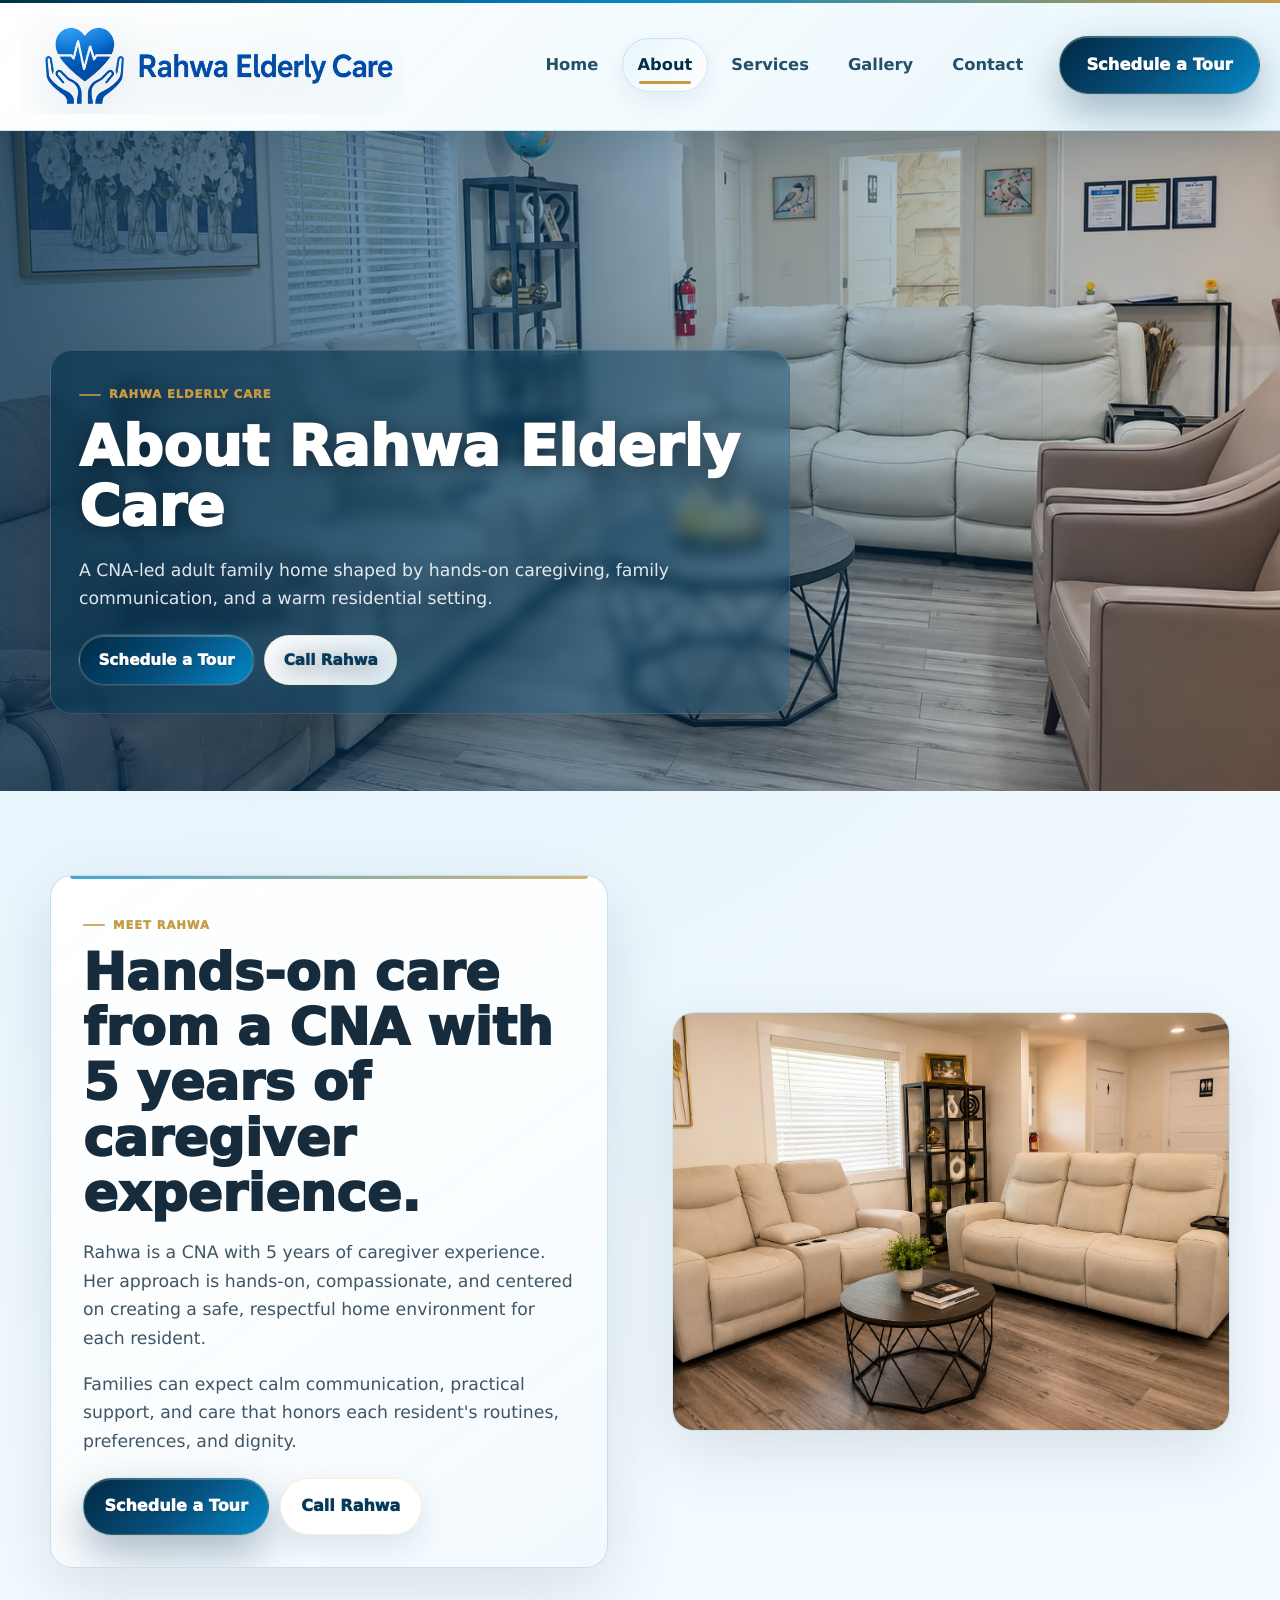
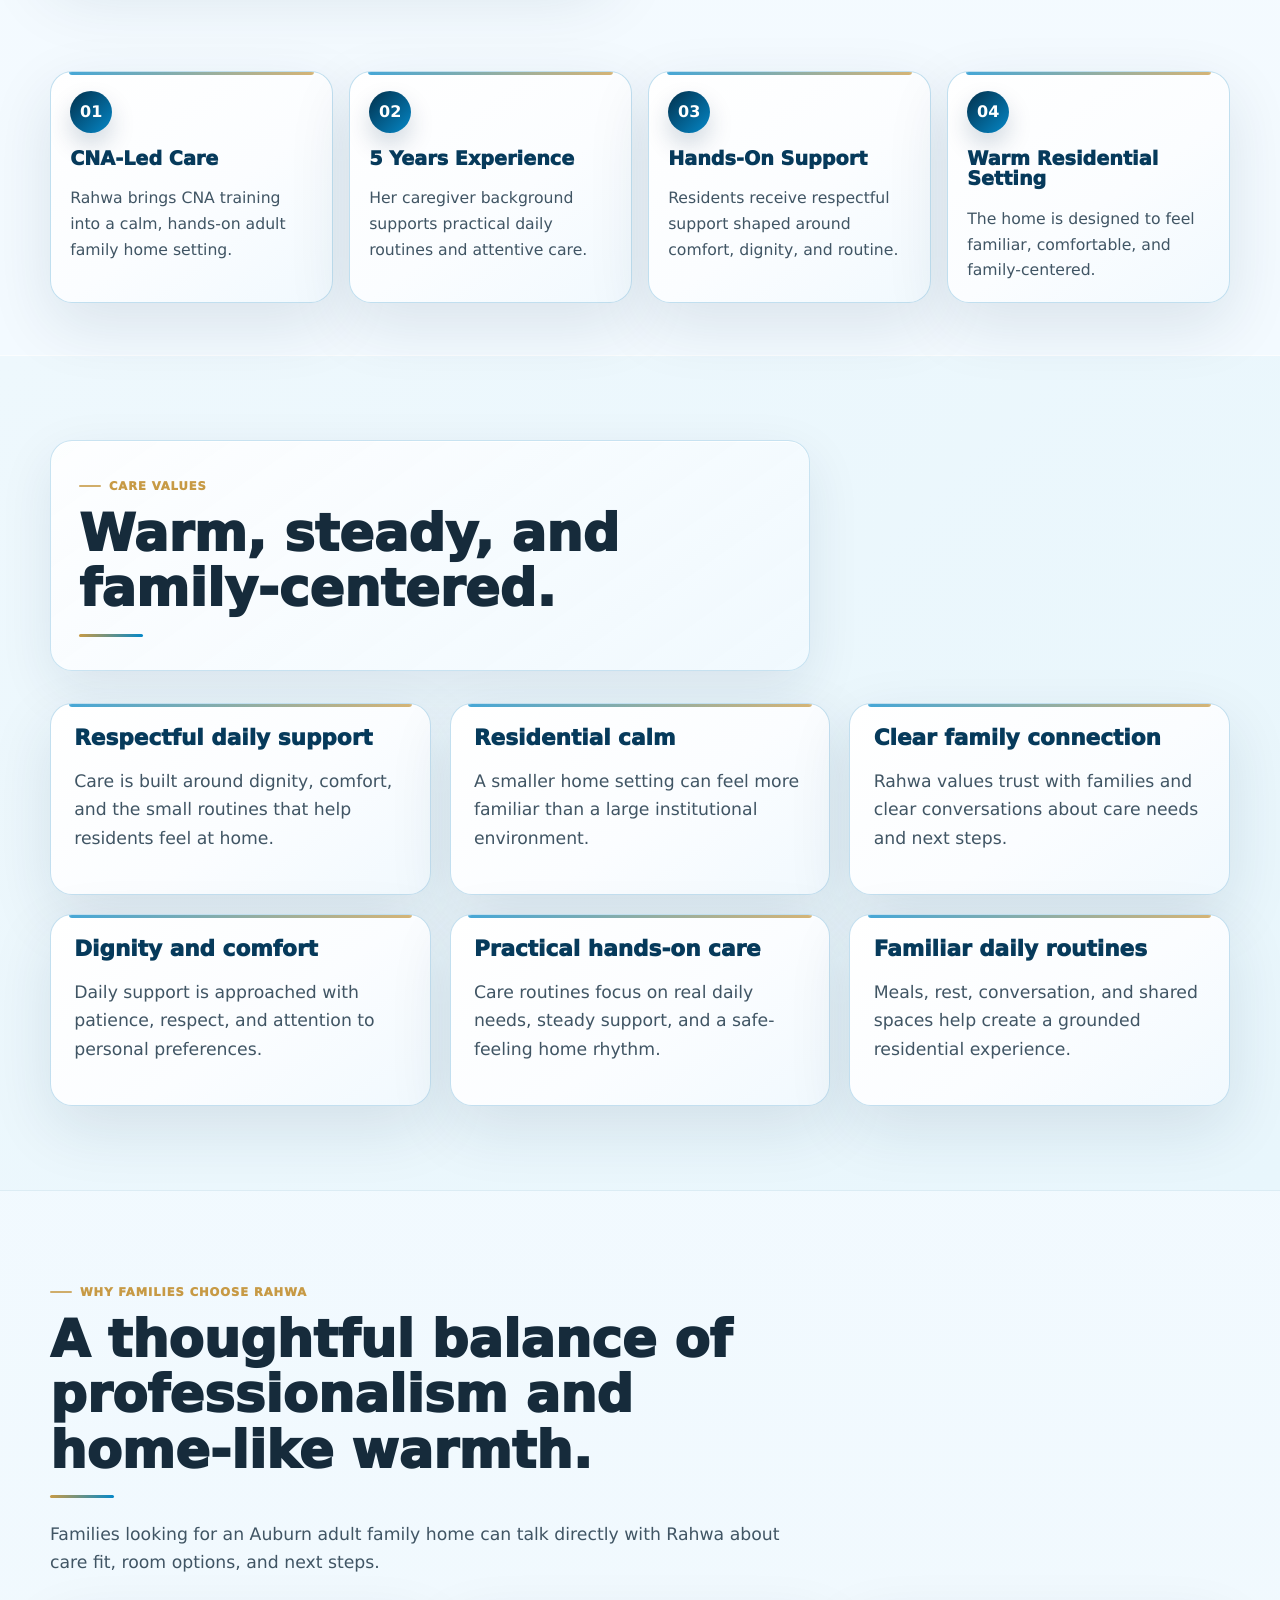
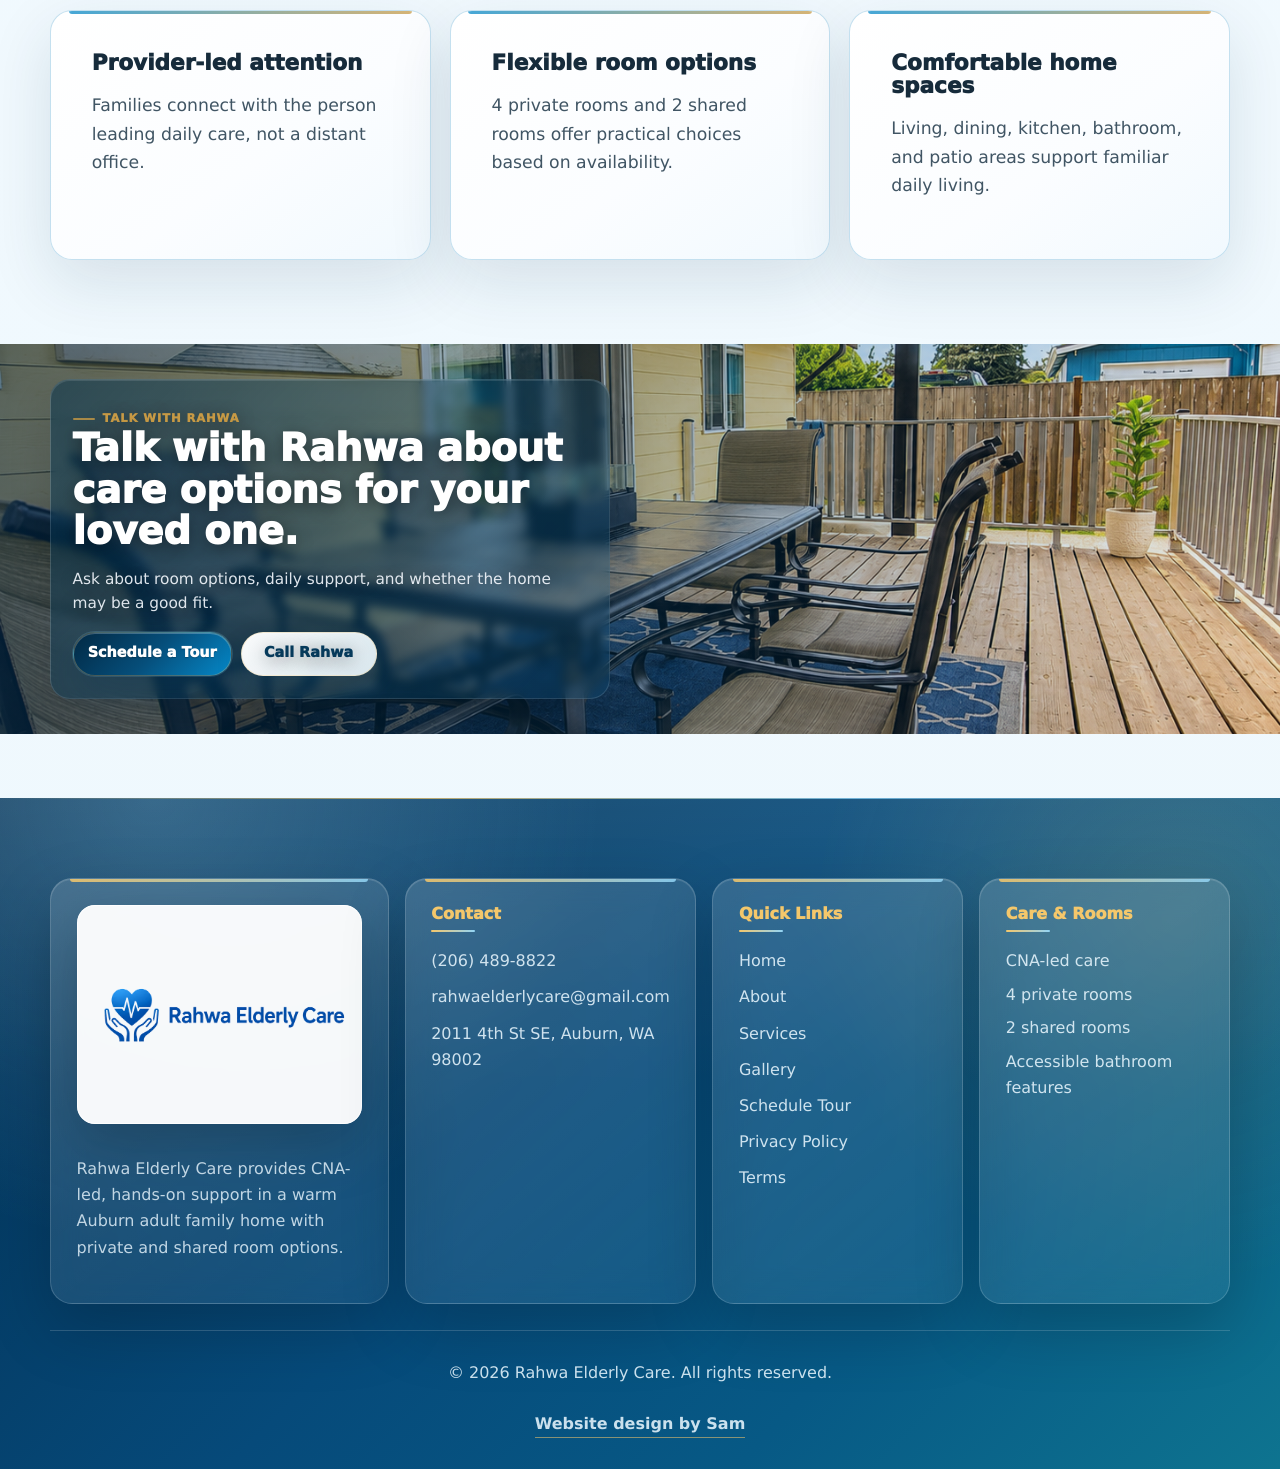
==== commit 955325c0: "Update Rahwa website with enhanced home photos" ====
--- a/about/index.html
+++ b/about/index.html
@@ -24,7 +24,7 @@
   <link rel="apple-touch-icon" href="../assets/logos/rahwa-logo-icon.png">
   <link rel="manifest" href="../manifest.webmanifest">
   <link rel="stylesheet" href="../styles.css">
-  <script type="application/ld+json">{"@context":"https://schema.org","@type":"NursingHome","name":"Rahwa Elderly Care","description":"CNA-led adult family home in Auburn, WA offering compassionate residential care in a warm home setting.","address":{"@type":"PostalAddress","streetAddress":"2011 4th St SE","addressLocality":"Auburn","addressRegion":"WA","postalCode":"98002","addressCountry":"US"},"telephone":"(206) 489-8822","email":"rahwaelderlycare@gmail.com","areaServed":"Auburn, WA","image":"/assets/images/rahwa-exterior-front-home.png"}</script>
+  <script type="application/ld+json">{"@context":"https://schema.org","@type":"NursingHome","name":"Rahwa Elderly Care","description":"CNA-led adult family home in Auburn, WA offering compassionate residential care in a warm home setting.","address":{"@type":"PostalAddress","streetAddress":"2011 4th St SE","addressLocality":"Auburn","addressRegion":"WA","postalCode":"98002","addressCountry":"US"},"telephone":"(206) 489-8822","email":"rahwaelderlycare@gmail.com","areaServed":"Auburn, WA","image":"/assets/images/rahwa-exterior-updated.webp"}</script>
 </head>
 <body>
   <a class="skip-link" href="#main">Skip to content</a>
@@ -56,7 +56,7 @@
   </header>
   <main id="main">
 
-    <section class="page-hero"><img src="../assets/images/rahwa-living-room-comfortable-seating.png" alt=""><div><span class="eyebrow">Rahwa Elderly Care</span><h1>About Rahwa Elderly Care</h1><p>A CNA-led adult family home shaped by hands-on caregiving, family communication, and a warm residential setting.</p><div class="button-row hero-actions"><a class="btn btn-primary" href="../schedule-tour/">Schedule a Tour</a><a class="btn btn-light" href="tel:+12064898822">Call Rahwa</a></div></div></section>
+    <section class="page-hero"><img src="../assets/images/rahwa-living-room-updated.webp" alt="" srcset="../assets/images/rahwa-living-room-updated-640.webp 640w, ../assets/images/rahwa-living-room-updated-960.webp 960w, ../assets/images/rahwa-living-room-updated.webp 1448w" sizes="100vw" width="1448" height="1086" loading="eager" fetchpriority="high"><div><span class="eyebrow">Rahwa Elderly Care</span><h1>About Rahwa Elderly Care</h1><p>A CNA-led adult family home shaped by hands-on caregiving, family communication, and a warm residential setting.</p><div class="button-row hero-actions"><a class="btn btn-primary" href="../schedule-tour/">Schedule a Tour</a><a class="btn btn-light" href="tel:+12064898822">Call Rahwa</a></div></div></section>
     <section class="section split premium-intro">
       <div>
         <span class="eyebrow">Meet Rahwa</span>
--- a/styles.css
+++ b/styles.css
@@ -46,7 +46,7 @@
 .btn-secondary { color: var(--blue-dark); border-color: var(--line); background: white; }
 .btn-light { color: var(--blue-dark); background: linear-gradient(135deg, rgba(255,255,255,.98), rgba(232,246,252,.92)); border-color: rgba(255,255,255,.72); }
 .btn-secondary:hover, .btn-light:hover { color: var(--blue-deep); border-color: rgba(14, 136, 200, .28); box-shadow: 0 18px 42px rgba(6, 74, 122, .18), inset 0 1px 0 rgba(255,255,255,.9); }
-.hero-actions .btn, .cta-photo .btn, .hero .button-row .btn { min-height: 54px; padding-inline: 1.42rem; }
+.hero-actions .btn, .cta-photo .btn, .hero .button-row .btn { min-height: 48px; padding: .72rem 1.15rem; font-size: .95rem; }
 .btn[href^="tel:"], .btn[href*="schedule-tour"] { border-color: rgba(244,199,107,.28); }
 .header-cta { padding-inline: 1.65rem; min-height: 54px; font-size: 1.02rem; white-space: nowrap; color: #ffffff; text-shadow: 0 1px 2px rgba(0,0,0,.3); border-color: rgba(255,255,255,.18); }
 .mobile-menu-toggle { position: relative; display: none; flex: 0 0 52px; width: 52px; height: 52px; border-radius: 999px; border: 1px solid rgba(5, 136, 200, .22); background: linear-gradient(135deg, #ffffff, var(--sky)); box-shadow: 0 12px 26px rgba(6, 74, 122, .12); transition: transform .2s ease, box-shadow .2s ease, border-color .2s ease; }
@@ -60,17 +60,17 @@
 .mobile-menu-link.is-active, .mobile-menu-link:hover { color: var(--blue-deep); background: linear-gradient(135deg, rgba(232,246,252,.98), rgba(255,255,255,.9)); box-shadow: inset 0 0 0 1px rgba(14, 136, 200, .18), 0 8px 22px rgba(3, 47, 82, .07); transform: translateY(-1px); }
 .mobile-menu-link.is-active:after, .mobile-menu-link:hover:after { opacity: 1; transform: scaleX(1); }
 .muted-link { color: var(--muted); font-weight: 700; }
-.hero { min-height: 720px; position: relative; display: grid; align-items: end; overflow: hidden; }
+.hero { min-height: 660px; position: relative; display: grid; align-items: end; overflow: hidden; }
 .hero picture, .hero picture img { position: absolute; inset: 0; width: 100%; height: 100%; object-fit: cover; }
-.hero-overlay { position: absolute; inset: 0; background: linear-gradient(90deg, rgba(3,47,82,.9), rgba(6,74,122,.62) 48%, rgba(3,47,82,.24)); }
-.hero-content { position: relative; width: min(860px, calc(100% - 2rem)); margin: 0 auto 5.9rem max(1rem, calc((100vw - 1180px) / 2)); padding: clamp(1.35rem, 3vw, 2.25rem); color: white; border: 1px solid rgba(255,255,255,.16); border-radius: 24px; background: linear-gradient(135deg, rgba(2, 47, 74, .76), rgba(6, 78, 122, .44)); box-shadow: 0 30px 90px rgba(0,0,0,.27), inset 0 1px 0 rgba(255,255,255,.14); backdrop-filter: blur(10px); text-shadow: 0 3px 22px rgba(0,0,0,.4); }
-.eyebrow { display: inline-flex; align-items: center; gap: .55rem; color: var(--gold); text-transform: uppercase; font-weight: 950; letter-spacing: .11em; font-size: .76rem; }
-.eyebrow:before { content: ""; width: 28px; height: 2px; border-radius: 999px; background: currentColor; opacity: .8; }
+.hero-overlay { position: absolute; inset: 0; background: linear-gradient(90deg, rgba(3,47,82,.78), rgba(6,74,122,.46) 48%, rgba(3,47,82,.16)); }
+.hero-content { position: relative; width: min(740px, calc(100% - 2rem)); margin: 0 auto 4.8rem max(1rem, calc((100vw - 1180px) / 2)); padding: clamp(1.15rem, 2.2vw, 1.75rem); color: white; border: 1px solid rgba(255,255,255,.14); border-radius: 22px; background: linear-gradient(135deg, rgba(2, 47, 74, .66), rgba(6, 78, 122, .32)); box-shadow: 0 24px 68px rgba(0,0,0,.22), inset 0 1px 0 rgba(255,255,255,.12); backdrop-filter: blur(7px); text-shadow: 0 3px 18px rgba(0,0,0,.38); }
+.eyebrow { display: inline-flex; align-items: center; gap: .5rem; color: var(--gold); text-transform: uppercase; font-weight: 950; letter-spacing: .08em; font-size: .72rem; }
+.eyebrow:before { content: ""; width: 22px; height: 2px; border-radius: 999px; background: currentColor; opacity: .8; }
 h1, h2, h3 { line-height: 1.08; margin: 0; letter-spacing: 0; color: var(--ink); font-weight: 950; }
-h1 { font-size: clamp(2.7rem, 6vw, 5.8rem); max-width: 850px; margin-top: 1rem; }
+h1 { font-size: clamp(2.25rem, 4.4vw, 4.35rem); max-width: 760px; margin-top: .85rem; }
 .hero h1, .page-hero h1, .cta-photo h2 { color: white; }
-.hero p { max-width: 660px; font-size: clamp(1.05rem, 1.7vw, 1.35rem); }
-.button-row { display: flex; gap: .8rem; flex-wrap: wrap; margin-top: 1.8rem; }
+.hero p { max-width: 600px; font-size: clamp(1rem, 1.35vw, 1.18rem); }
+.button-row { display: flex; gap: .65rem; flex-wrap: wrap; margin-top: 1.35rem; }
 .trust-strip { width: min(1180px, calc(100% - 2rem)); margin: -3.5rem auto 0; position: relative; z-index: 3; display: grid; grid-template-columns: repeat(4, 1fr); gap: .8rem; }
 .trust-card, .cards-three article, .service-grid article { position: relative; overflow: hidden; background: linear-gradient(145deg, #ffffff, #fbfdff 56%, #f1f9fe); border: 1px solid rgba(190, 221, 238, .92); border-radius: var(--radius-lg); padding: 1.45rem; box-shadow: 0 22px 64px rgba(18, 48, 74, .11), inset 0 1px 0 rgba(255,255,255,.86); }
 .trust-card { transition: transform .2s ease, box-shadow .2s ease, border-color .2s ease; }
@@ -105,21 +105,23 @@
 .photo-mosaic { display: grid; grid-template-columns: 1.3fr 1fr 1fr; grid-template-rows: repeat(2, 220px); gap: .8rem; }
 .photo-mosaic img { width: 100%; height: 100%; object-fit: cover; border-radius: var(--radius-lg); box-shadow: var(--shadow); border: 1px solid rgba(190,221,238,.72); }
 .photo-mosaic img:first-child { grid-row: span 2; }
-.cta-photo { position: relative; min-height: 520px; display: grid; align-items: center; color: white; overflow: hidden; margin-top: 2rem; }
+.cta-photo { position: relative; min-height: 460px; display: grid; align-items: center; color: white; overflow: hidden; margin-top: 2rem; margin-bottom: clamp(3rem, 5vw, 4.5rem); }
 .cta-photo > img { position: absolute; inset: 0; z-index: 0; width: 100%; height: 100%; object-fit: cover; }
-.cta-photo:before { content: ""; position: absolute; inset: 0; z-index: 1; background: linear-gradient(90deg, rgba(3,47,82,.84), rgba(6,74,122,.52) 48%, rgba(3,47,82,.16)); }
-.cta-photo > div { position: relative; z-index: 2; width: min(760px, calc(100% - 2rem)); margin-left: max(1rem, calc((100vw - 1180px) / 2)); margin-right: auto; padding: clamp(1.3rem, 3vw, 2rem); border: 1px solid rgba(255,255,255,.16); border-radius: 24px; background: linear-gradient(135deg, rgba(2,47,74,.72), rgba(6,78,122,.38)); box-shadow: 0 28px 82px rgba(0,0,0,.25), inset 0 1px 0 rgba(255,255,255,.13); backdrop-filter: blur(10px); text-shadow: 0 3px 24px rgba(0,0,0,.55); }
-.cta-photo h2 { font-size: clamp(2rem, 4vw, 3.8rem); max-width: 690px; }
-.cta-photo p { max-width: 620px; font-size: clamp(1.03rem, 1.45vw, 1.18rem); color: rgba(245,250,255,.9); text-shadow: 0 2px 18px rgba(0,0,0,.46); }
+.cta-photo:before { content: ""; position: absolute; inset: 0; z-index: 1; background: linear-gradient(90deg, rgba(3,47,82,.62), rgba(6,74,122,.34) 48%, rgba(3,47,82,.08)); }
+.cta-photo > div { position: relative; z-index: 2; width: min(560px, calc(100% - 2rem)); margin-left: max(1rem, calc((100vw - 1180px) / 2)); margin-right: auto; padding: clamp(1rem, 1.8vw, 1.35rem); border: 1px solid rgba(255,255,255,.12); border-radius: 20px; background: linear-gradient(135deg, rgba(2,47,74,.54), rgba(6,78,122,.24)); box-shadow: 0 18px 52px rgba(0,0,0,.2), inset 0 1px 0 rgba(255,255,255,.11); backdrop-filter: blur(5px); text-shadow: 0 3px 18px rgba(0,0,0,.48); }
+.cta-photo h2 { font-size: clamp(1.7rem, 3vw, 2.75rem); max-width: 540px; }
+.cta-photo p { max-width: 500px; font-size: clamp(.96rem, 1.1vw, 1.04rem); line-height: 1.55; color: rgba(245,250,255,.9); text-shadow: 0 2px 14px rgba(0,0,0,.4); }
+.cta-photo .button-row { gap: .55rem; margin-top: 1.05rem; }
+.cta-photo .btn { white-space: nowrap; min-width: 136px; min-height: 44px; padding: .58rem .88rem; font-size: .9rem; }
 .map-section { padding: 4.5rem max(1rem, calc((100vw - 1180px) / 2)); background: linear-gradient(135deg, var(--sky), var(--section-soft)); box-shadow: inset 0 1px 0 rgba(255,255,255,.8); }
 .map-section iframe { width: 100%; height: 420px; border: 0; border-radius: var(--radius-lg); box-shadow: var(--shadow); }
-.page-hero { position: relative; min-height: 720px; display: grid; align-items: end; overflow: hidden; color: white; }
+.page-hero { position: relative; min-height: 660px; display: grid; align-items: end; overflow: hidden; color: white; }
 .page-hero img { position: absolute; inset: 0; z-index: 0; width: 100%; height: 100%; object-fit: cover; }
-.page-hero:before { content: ""; position: absolute; inset: 0; z-index: 1; background: linear-gradient(90deg, rgba(3,47,82,.9), rgba(6,74,122,.62) 48%, rgba(3,47,82,.24)); }
-.page-hero > div { position: relative; z-index: 2; width: min(860px, calc(100% - 2rem)); margin: 0 auto 5.9rem max(1rem, calc((100vw - 1180px) / 2)); padding: clamp(1.35rem, 3vw, 2.25rem); max-width: 860px; border: 1px solid rgba(255,255,255,.16); border-radius: 24px; background: linear-gradient(135deg, rgba(2,47,74,.76), rgba(6,78,122,.44)); box-shadow: 0 30px 90px rgba(0,0,0,.27), inset 0 1px 0 rgba(255,255,255,.14); backdrop-filter: blur(10px); text-shadow: 0 3px 24px rgba(0,0,0,.5); }
-.page-hero h1 { font-size: clamp(2.7rem, 6vw, 5.8rem); max-width: 850px; margin-top: 1rem; }
-.page-hero p { max-width: 680px; font-size: clamp(1.05rem, 1.7vw, 1.32rem); color: rgba(245,250,255,.9); text-shadow: 0 2px 20px rgba(0,0,0,.42); }
-.hero-actions { margin-top: 1.8rem; }
+.page-hero:before { content: ""; position: absolute; inset: 0; z-index: 1; background: linear-gradient(90deg, rgba(3,47,82,.78), rgba(6,74,122,.46) 48%, rgba(3,47,82,.16)); }
+.page-hero > div { position: relative; z-index: 2; width: min(740px, calc(100% - 2rem)); margin: 0 auto 4.8rem max(1rem, calc((100vw - 1180px) / 2)); padding: clamp(1.15rem, 2.2vw, 1.75rem); max-width: 740px; border: 1px solid rgba(255,255,255,.14); border-radius: 22px; background: linear-gradient(135deg, rgba(2,47,74,.66), rgba(6,78,122,.32)); box-shadow: 0 24px 68px rgba(0,0,0,.22), inset 0 1px 0 rgba(255,255,255,.12); backdrop-filter: blur(7px); text-shadow: 0 3px 20px rgba(0,0,0,.45); }
+.page-hero h1 { font-size: clamp(2.25rem, 4.4vw, 4.35rem); max-width: 740px; margin-top: .85rem; }
+.page-hero p { max-width: 600px; font-size: clamp(1rem, 1.35vw, 1.15rem); color: rgba(245,250,255,.9); text-shadow: 0 2px 18px rgba(0,0,0,.38); }
+.hero-actions { margin-top: 1.35rem; }
 .service-grid { grid-template-columns: repeat(4, 1fr); }
 .service-grid h3, .cards-three h3 { color: var(--blue-dark); font-size: 1.35rem; }
 .compact-section { padding-top: 3.2rem; padding-bottom: 3.2rem; }
@@ -153,6 +155,13 @@
 .gallery-item:hover { transform: translateY(-5px); border-color: rgba(14,136,200,.34); box-shadow: 0 32px 82px rgba(6,74,122,.18); }
 .gallery-item img { width: 100%; aspect-ratio: 4 / 3; object-fit: cover; transition: transform .22s ease; border-radius: calc(var(--radius-lg) - 5px); }
 .gallery-item:hover img { transform: scale(1.035); }
+/* Keep the full room visible within the existing landscape image frames. */
+.gallery-item img[src$=".webp"],
+.feature-grid img[src$=".webp"] { height: auto; }
+.gallery-item img[src*="rahwa-private-bedroom-"],
+.gallery-item img[src*="rahwa-accessible-bathroom-updated"],
+.feature-grid img[src*="rahwa-private-bedroom-"],
+.image-card img[src*="rahwa-accessible-bathroom-updated"] { object-fit: contain; background: var(--sky); }
 .gallery-item > span { display: grid; gap: .3rem; padding: 1rem .8rem .75rem; color: var(--blue-dark); font-weight: 900; line-height: 1.25; }
 .gallery-item small { color: var(--gold); text-transform: uppercase; letter-spacing: .07em; font-size: .72rem; }
 .form-layout { display: grid; grid-template-columns: .9fr 1.1fr; gap: 3rem; align-items: start; }
@@ -205,7 +214,7 @@
 .footer-legal-links { display: flex; gap: .65rem; align-items: center; justify-content: center; flex-wrap: wrap; font-weight: 850; }
 .footer-legal-links a, .footer-legal-links span { display: inline-flex; margin: 0; }
 .footer-divider { color: rgba(235,248,255,.55); }
-.compact-cta { min-height: 440px; margin-top: 0; }
+.compact-cta { min-height: 390px; margin-top: 0; }
 .lightbox { position: fixed; inset: 0; z-index: 50; display: grid; place-items: center; background: rgba(8, 28, 42, .84); padding: 1rem; }
 .lightbox[hidden] { display: none; }
 .lightbox img { max-height: 88vh; max-width: 94vw; object-fit: contain; border-radius: 8px; box-shadow: 0 28px 80px rgba(0,0,0,.35); }
@@ -217,8 +226,8 @@
   .nav-shell { max-width: 100%; padding: .65rem 1rem; }
   .brand { width: min(250px, 58vw); height: 60px; }
   .mobile-menu-toggle { flex-basis: 48px; width: 48px; height: 48px; }
-  .hero { min-height: 650px; }
-  .hero-content, .page-hero > div, .cta-photo > div { width: min(760px, calc(100% - 2rem)); margin-left: 1rem; margin-right: 1rem; }
+  .hero { min-height: 590px; }
+  .hero-content, .page-hero > div, .cta-photo > div { width: min(660px, calc(100% - 2.5rem)); margin-left: 1.25rem; margin-right: 1.25rem; }
   .trust-strip, .feature-grid, .cards-three, .service-grid, .gallery-grid, .footer-grid { grid-template-columns: repeat(2, 1fr); }
   .premium-stat-grid, .service-grid-premium { grid-template-columns: repeat(2, 1fr); }
   .split, .form-layout { grid-template-columns: 1fr; gap: 2rem; }
@@ -231,16 +240,28 @@
   .mobile-menu-toggle { flex-basis: 46px; width: 46px; height: 46px; }
   .mobile-menu { padding: .7rem .85rem 1rem; }
   .mobile-menu-link { min-height: 48px; font-size: 1rem; }
-  .hero { min-height: 600px; }
-  .hero-content { margin-bottom: 3.6rem; padding: 1.1rem; }
-  h1 { font-size: clamp(2.25rem, 10vw, 2.75rem); }
-  .page-hero { min-height: 560px; }
-  .page-hero > div { margin-bottom: 3.5rem; padding: 1.1rem; }
-  .page-hero h1 { font-size: clamp(2.1rem, 10vw, 3rem); }
-  .cta-photo > div { padding: 1.1rem; }
+  .hero { min-height: 520px; }
+  .hero-content { width: min(92%, 340px); margin: 0 auto 2.75rem; padding: 1.05rem; border-radius: 20px; }
+  h1 { font-size: clamp(1.85rem, 8vw, 2.35rem); }
+  .hero p { font-size: .98rem; line-height: 1.55; }
+  .eyebrow { font-size: .66rem; letter-spacing: .07em; gap: .4rem; }
+  .eyebrow:before { width: 18px; }
+  .page-hero { min-height: 500px; }
+  .page-hero > div { width: min(92%, 340px); margin: 0 auto 2.75rem; padding: 1.05rem; border-radius: 20px; }
+  .page-hero h1 { font-size: clamp(1.8rem, 8vw, 2.32rem); }
+  .page-hero p { font-size: .98rem; line-height: 1.55; }
+  .cta-photo { min-height: 350px; margin-bottom: 3rem; }
+  .cta-photo > div { width: min(90%, 320px); margin-left: auto; margin-right: auto; padding: .95rem; border-radius: 18px; }
+  .cta-photo h2 { font-size: clamp(1.45rem, 6vw, 1.85rem); }
+  .cta-photo p { font-size: .92rem; line-height: 1.5; }
+  .cta-photo .btn { min-width: 132px; min-height: 42px; padding: .5rem .48rem; font-size: .8rem; }
+  .hero-actions .btn, .cta-photo .btn, .hero .button-row .btn { min-height: 46px; padding: .62rem .9rem; font-size: .9rem; }
+  .button-row { gap: .55rem; margin-top: 1.05rem; }
   .trust-strip, .feature-grid, .cards-three, .service-grid, .gallery-grid, .lead-form, .footer-grid { grid-template-columns: 1fr; }
   .premium-stat-grid, .service-grid-premium { grid-template-columns: 1fr; }
   .button-row .btn { width: 100%; }
+  .hero .button-row .btn, .page-hero .button-row .btn, .cta-photo .button-row .btn { width: auto; min-width: 132px; flex: 1 1 132px; }
+  .cta-photo .button-row .btn { min-height: 42px; padding: .5rem .48rem; font-size: .8rem; white-space: nowrap; }
   .gallery-intro-card, .lead-form { padding: 1.25rem; }
   .filter-chips { gap: .5rem; }
   .filter-chips span { min-height: 38px; padding: .48rem .78rem; }
@@ -249,6 +270,6 @@
   .footer-logo { width: min(250px, 100%); }
   .photo-mosaic { grid-template-columns: 1fr; }
   .lead-form .full, .lead-form .form-status, .lead-form button { grid-column: auto; }
-  .compact-cta { min-height: 420px; }
+  .compact-cta { min-height: 350px; }
   .footer-card:hover, .gallery-item:hover, .contact-shortcuts a:hover, .trust-card:hover, .feature-grid article:hover, .cards-three article:hover, .service-grid article:hover { transform: none; }
 }
